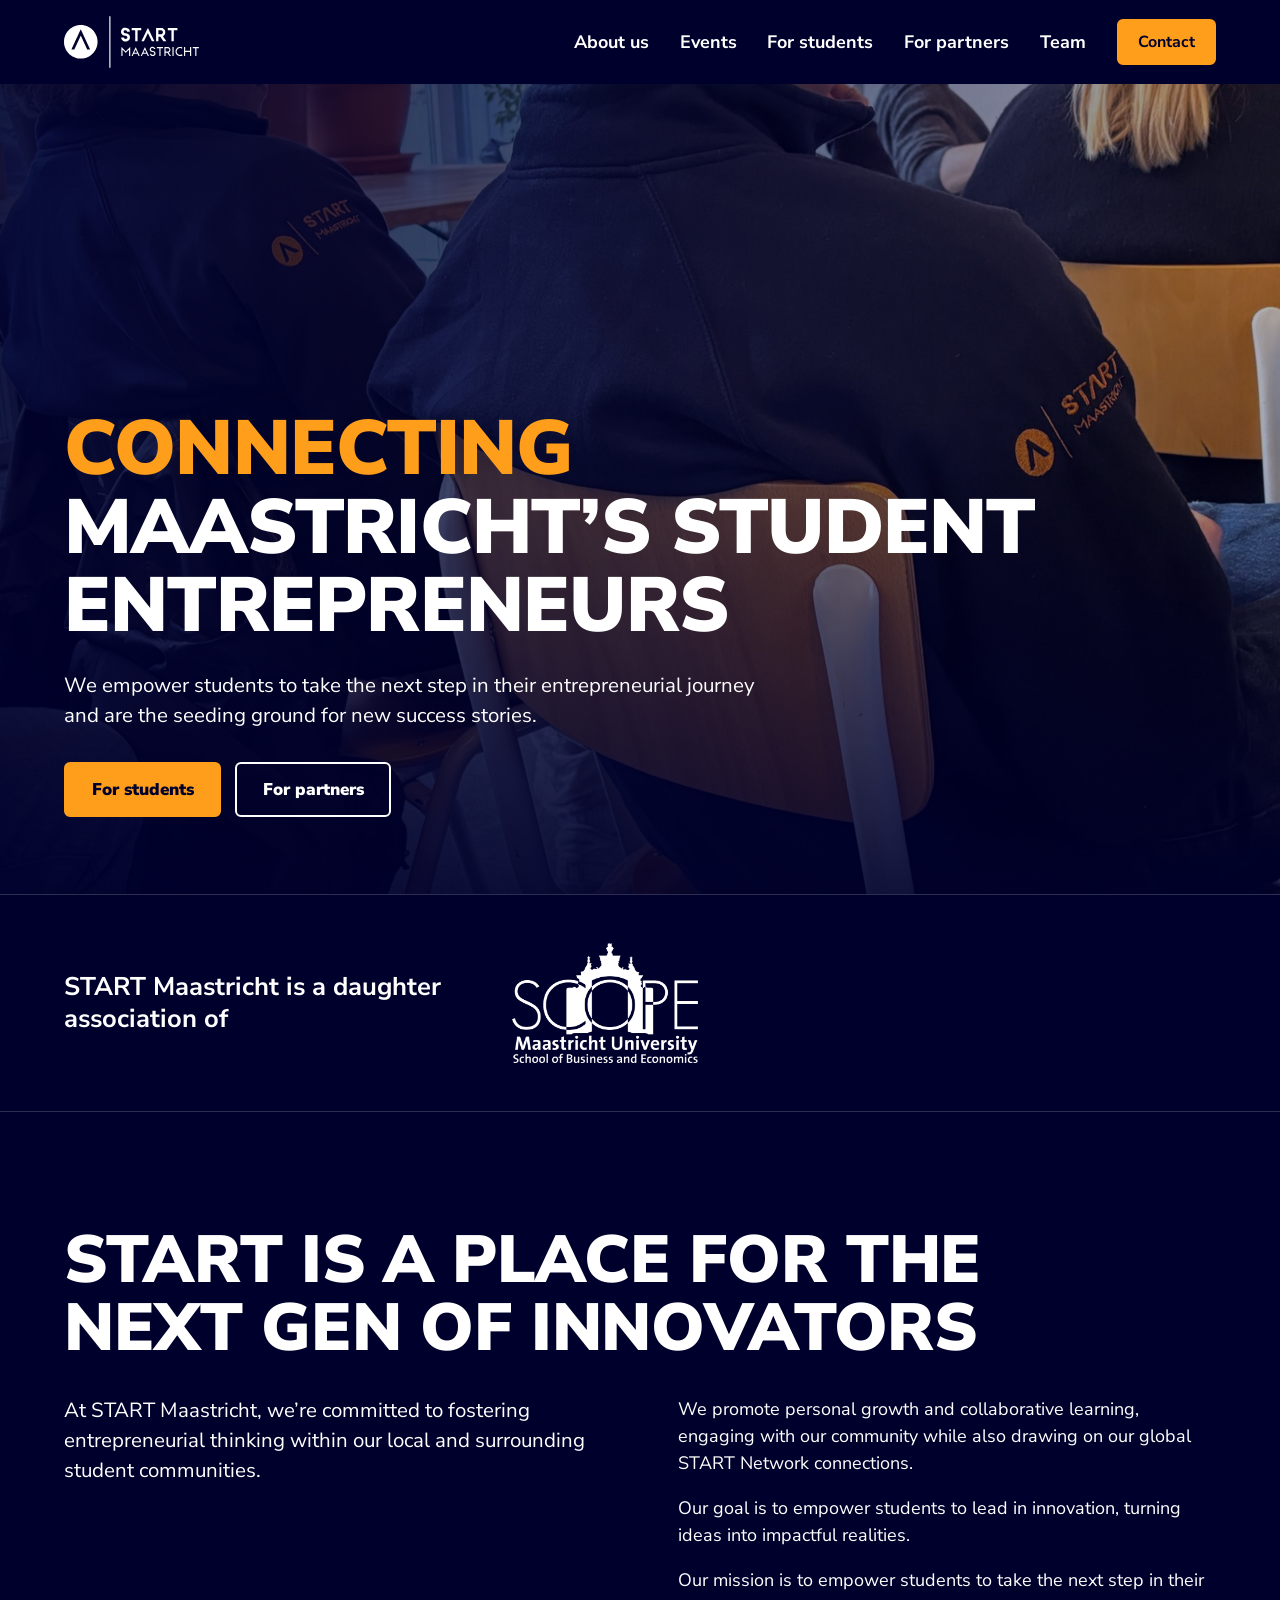
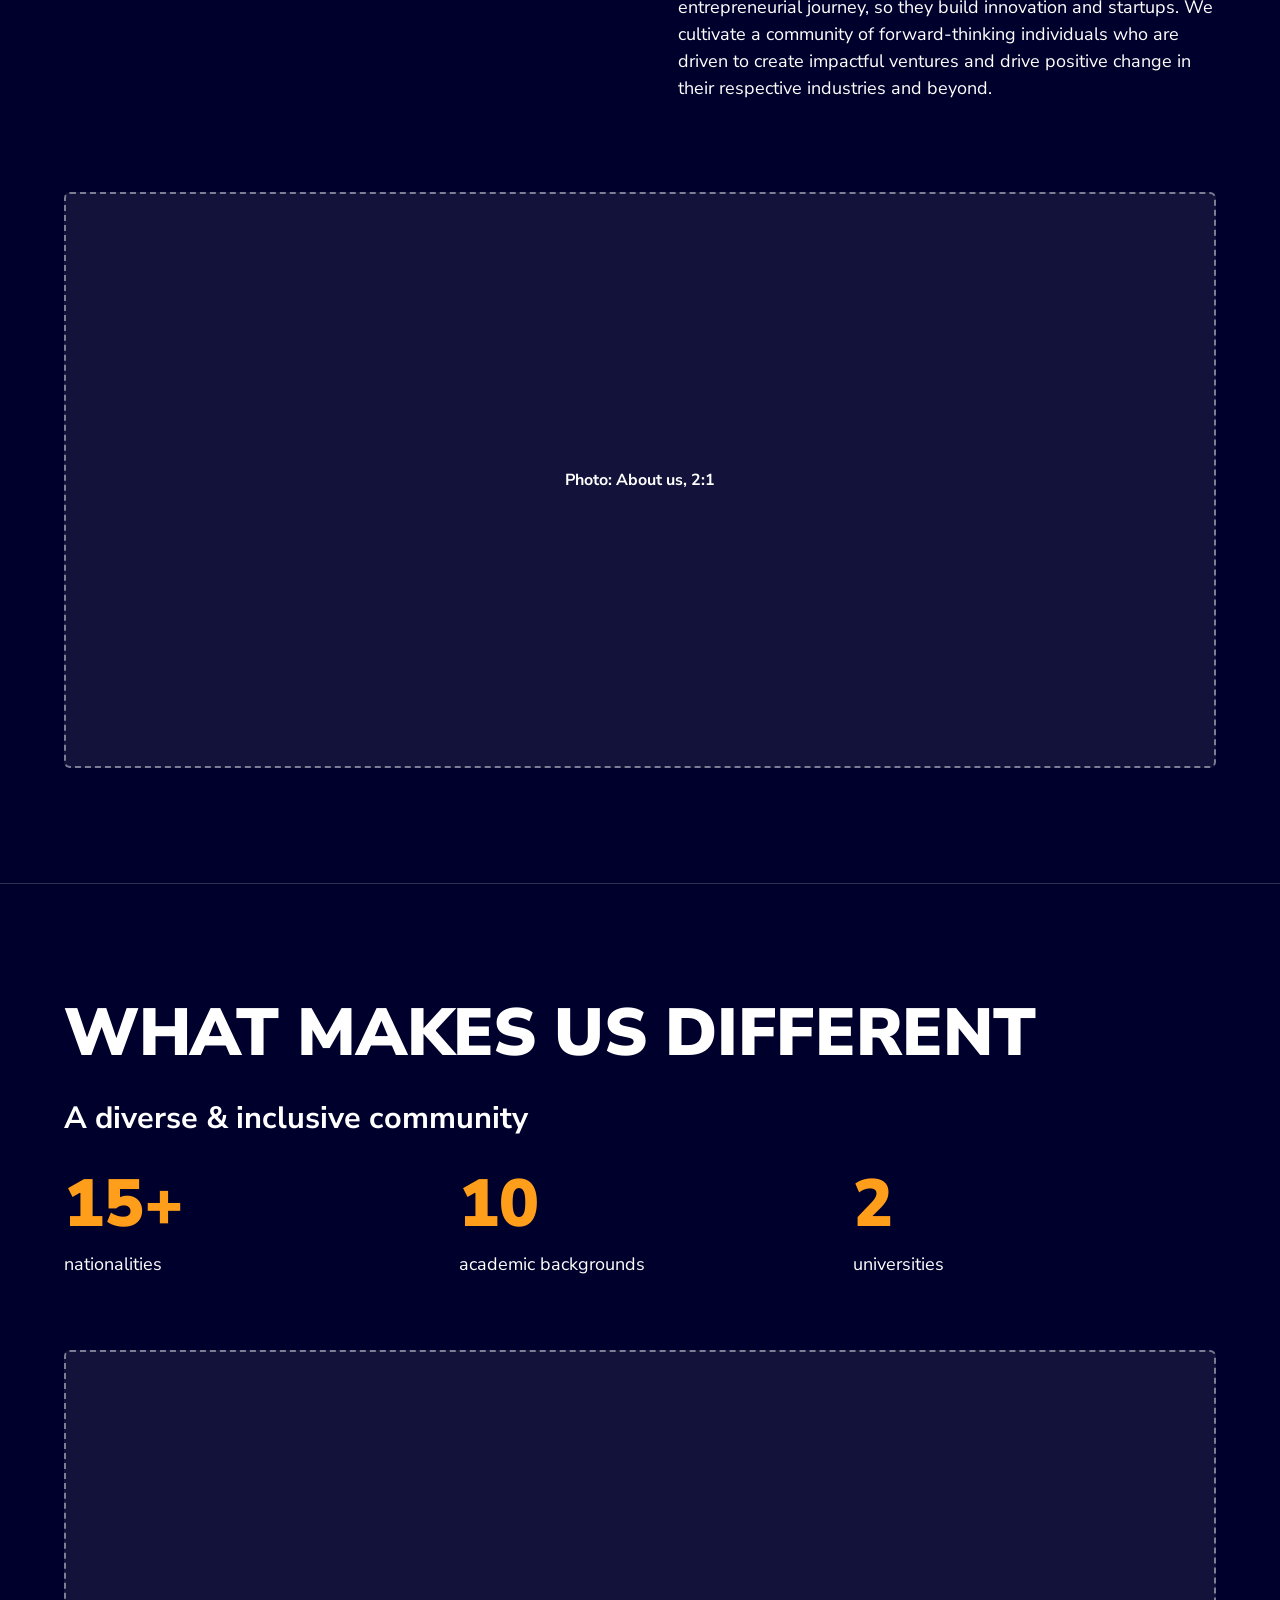
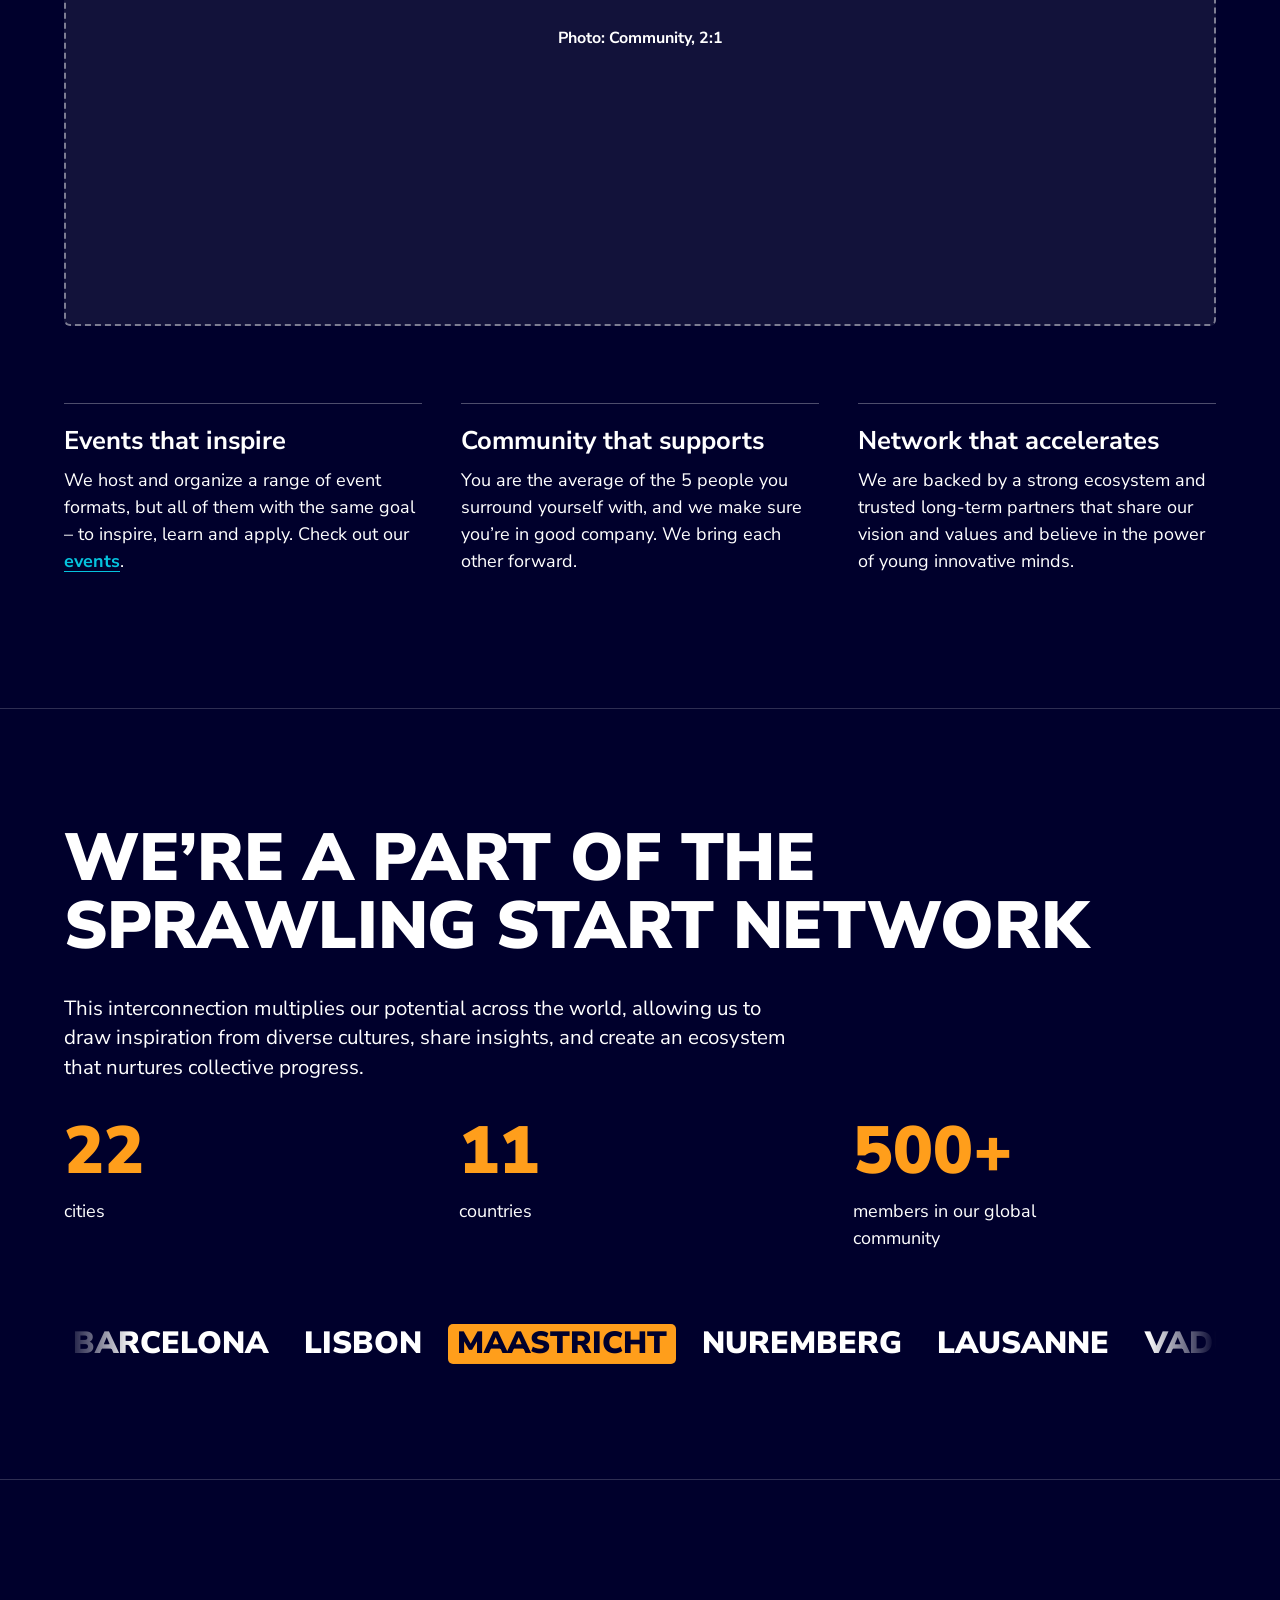
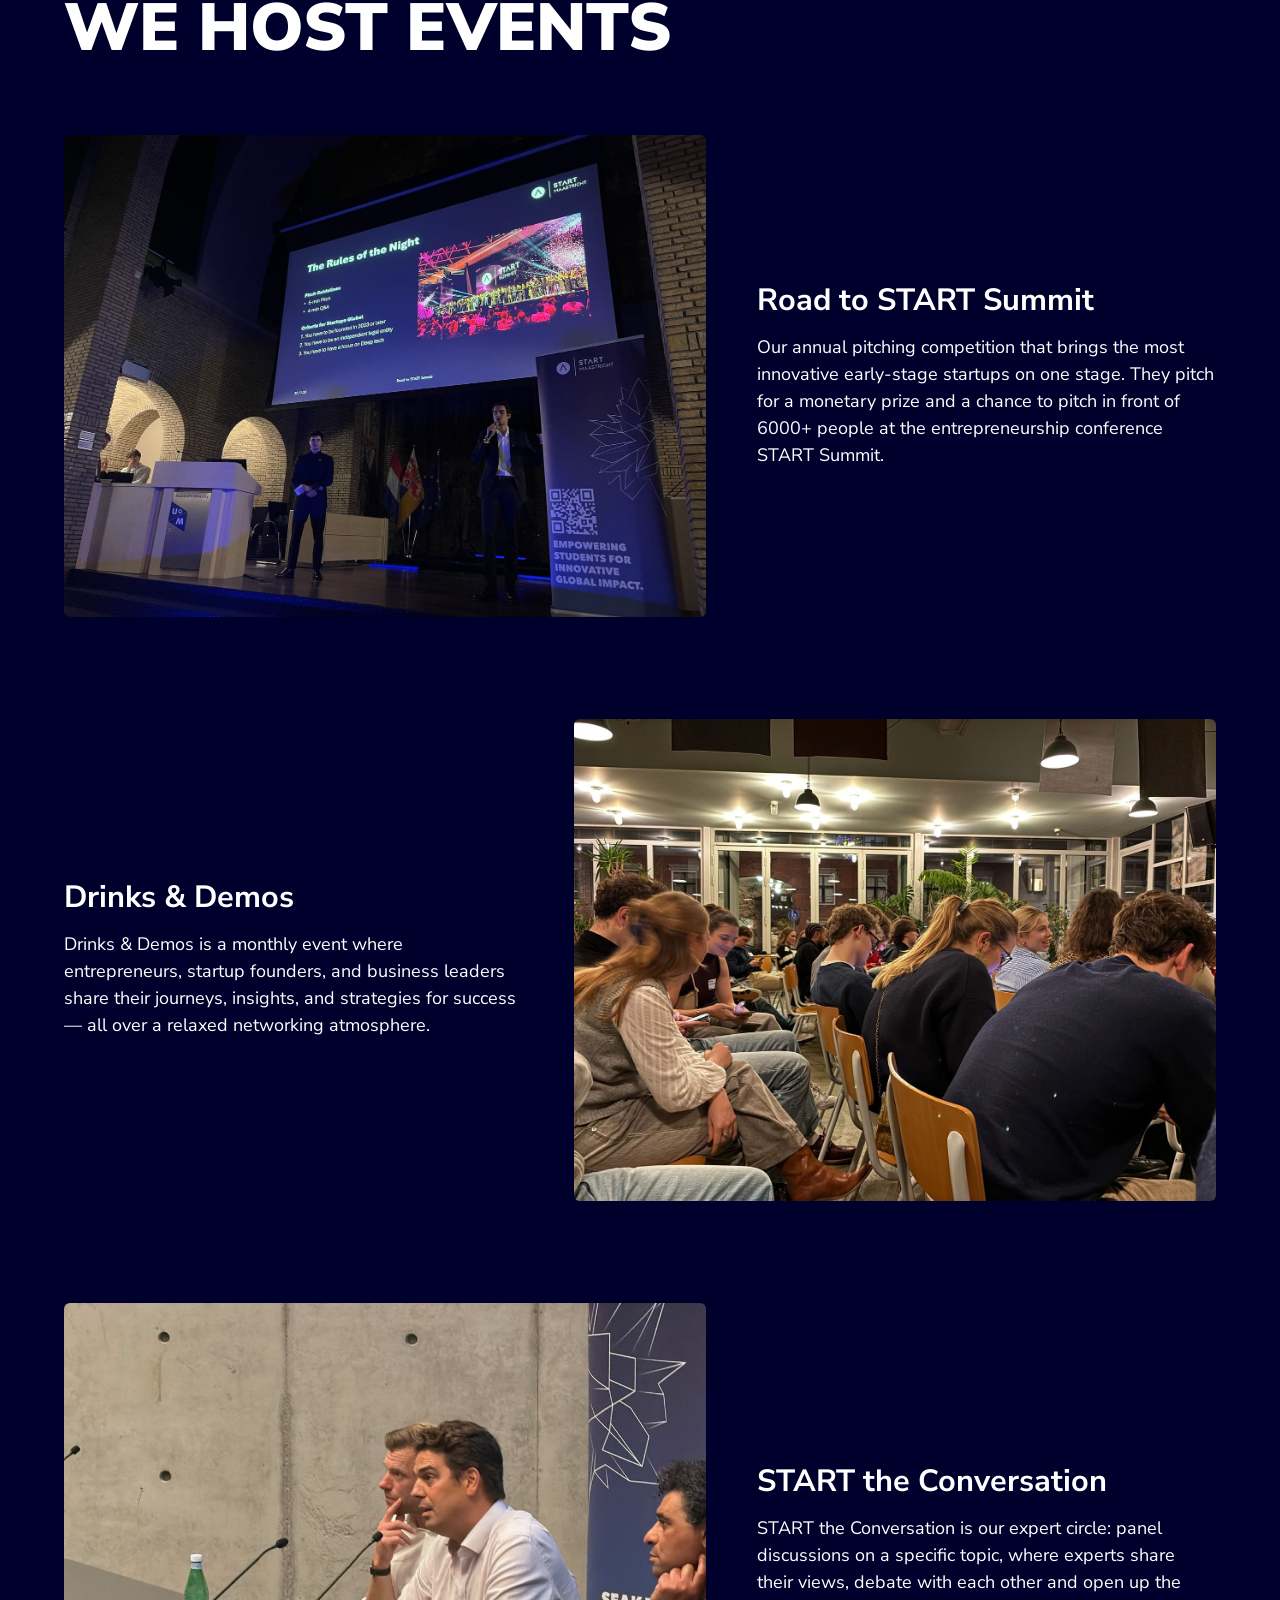
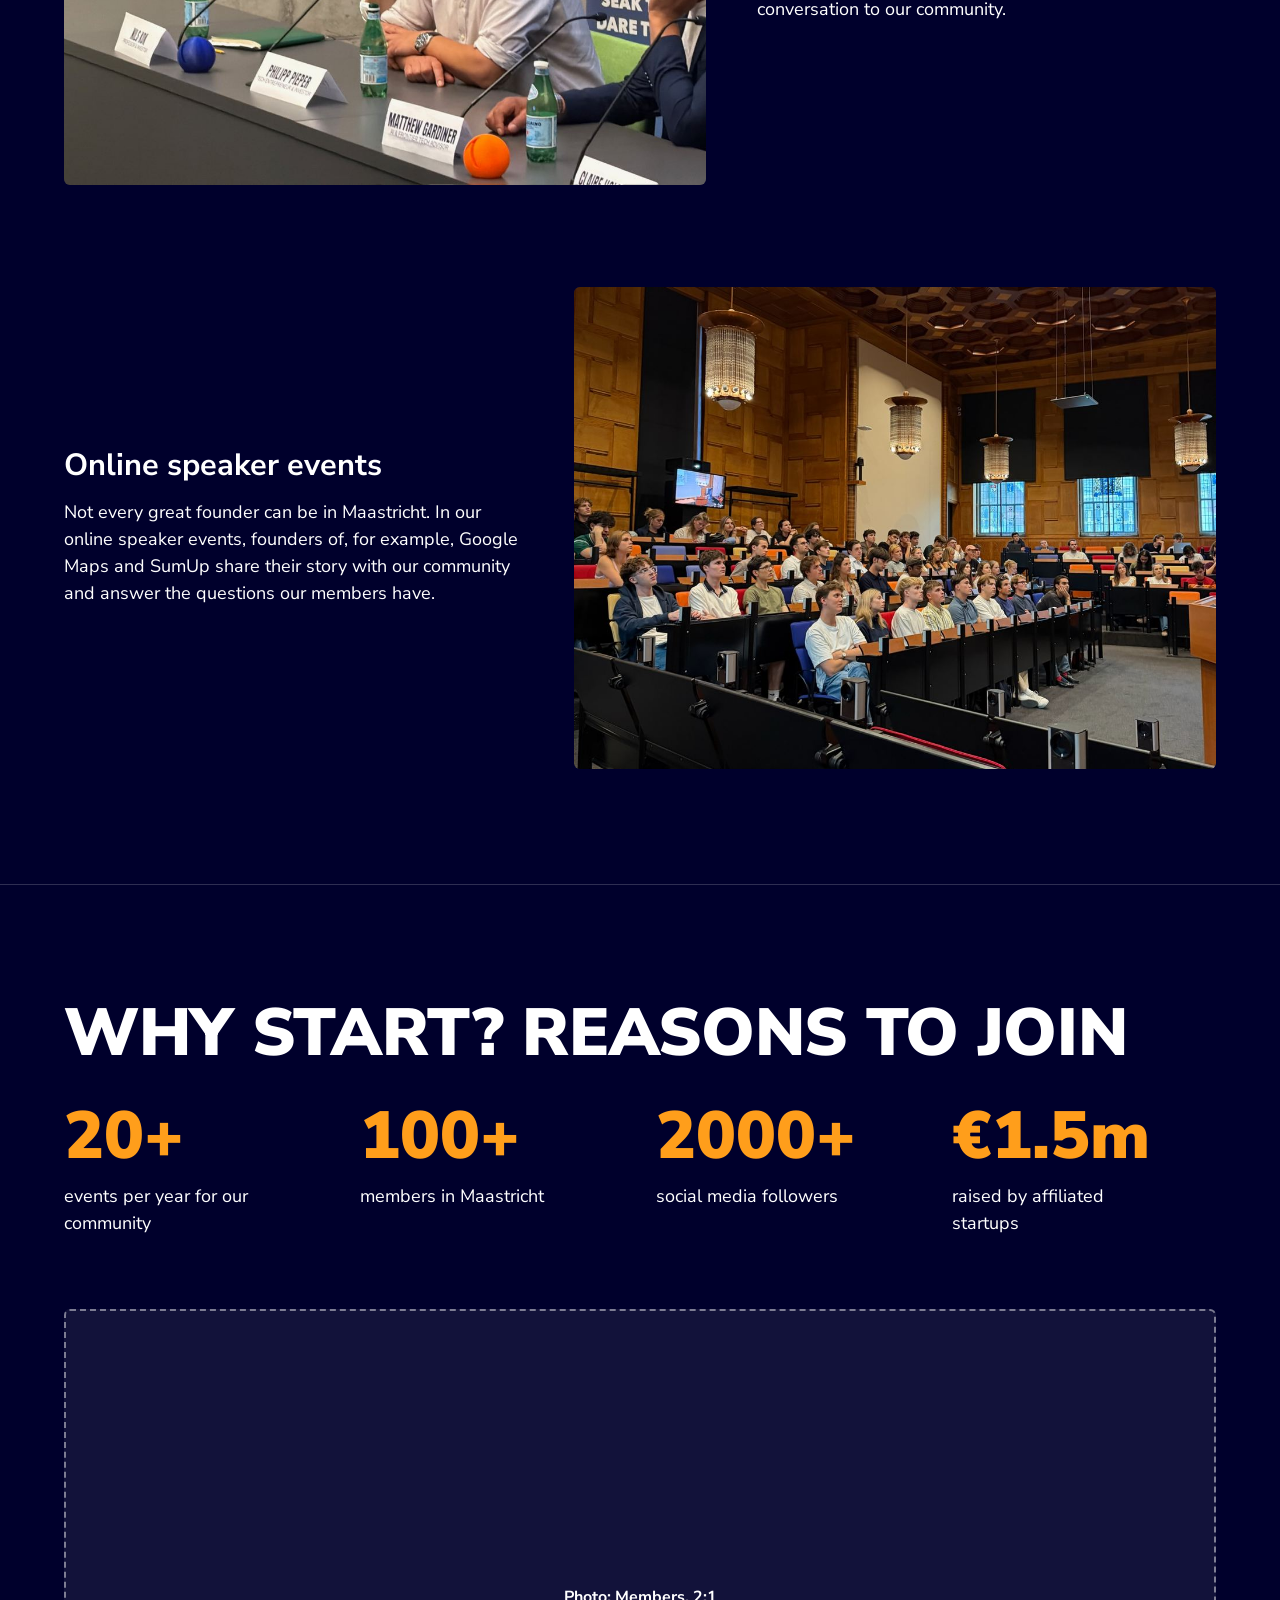
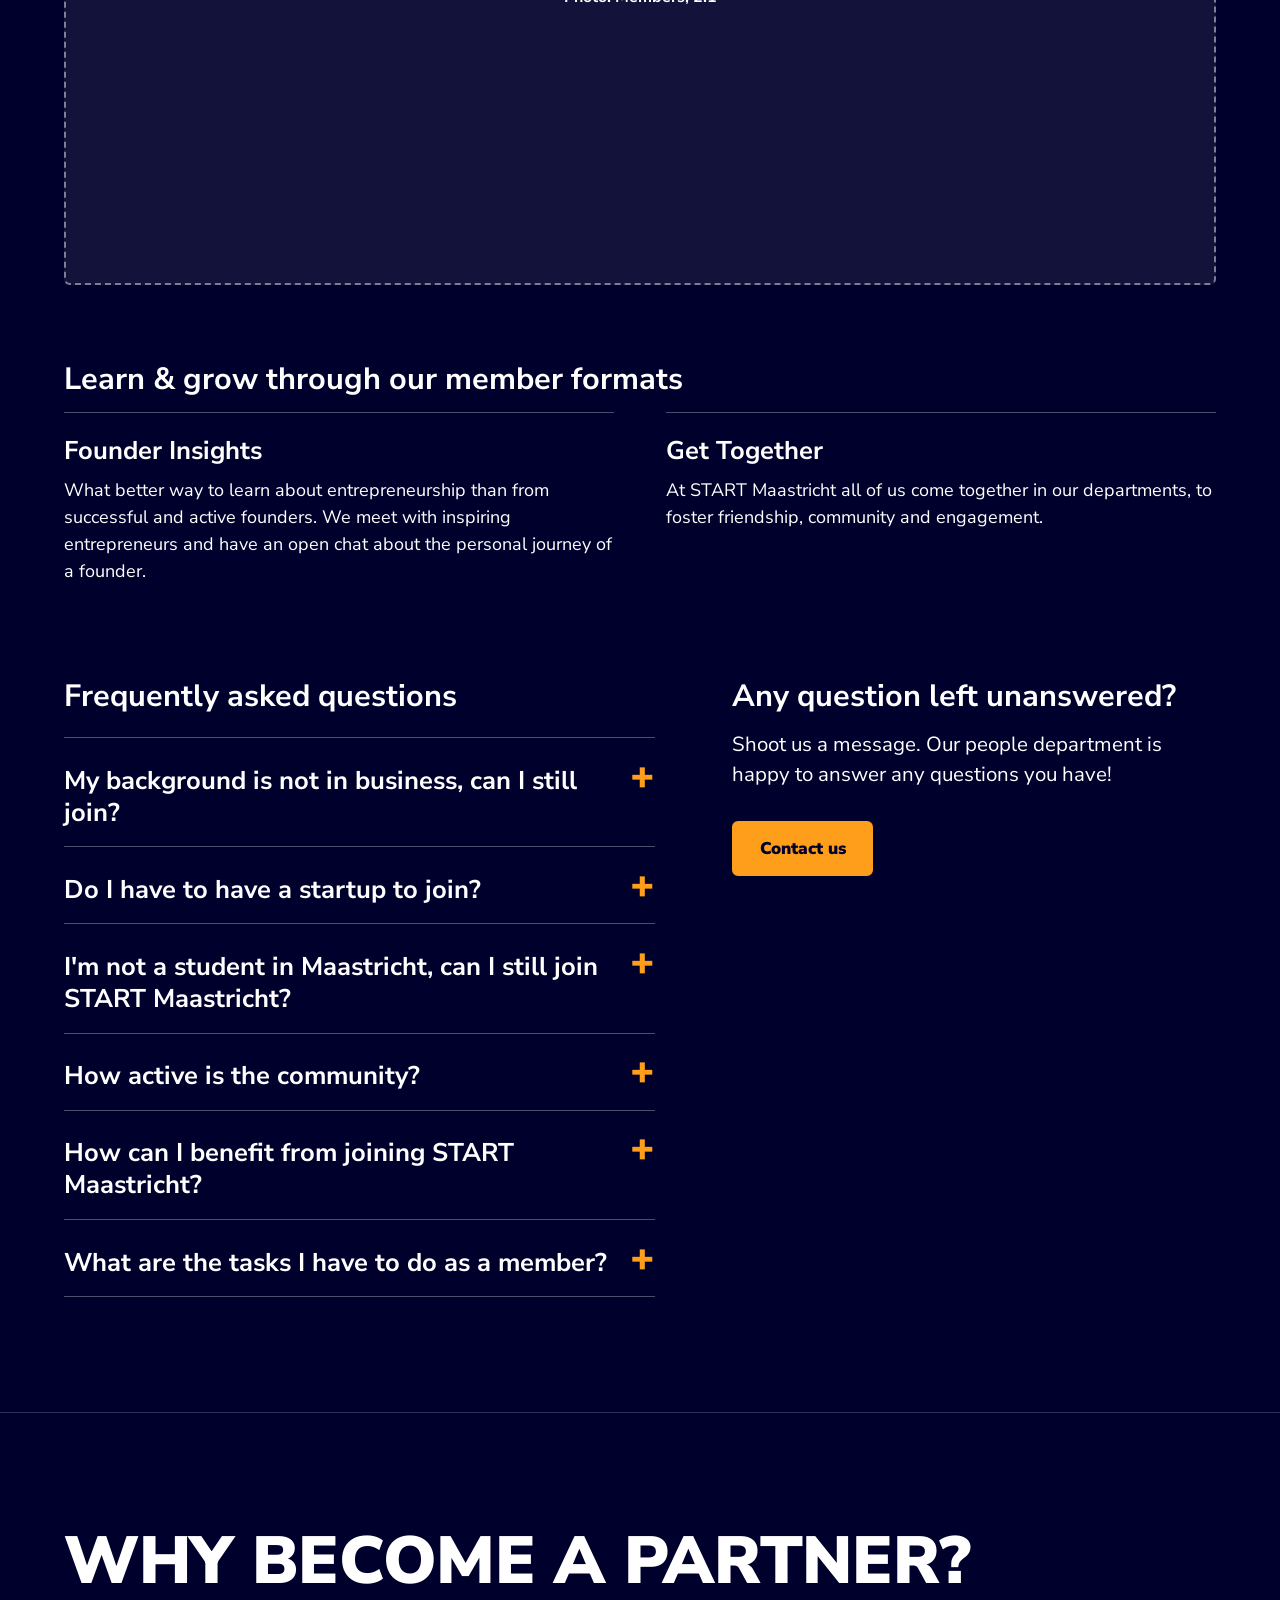
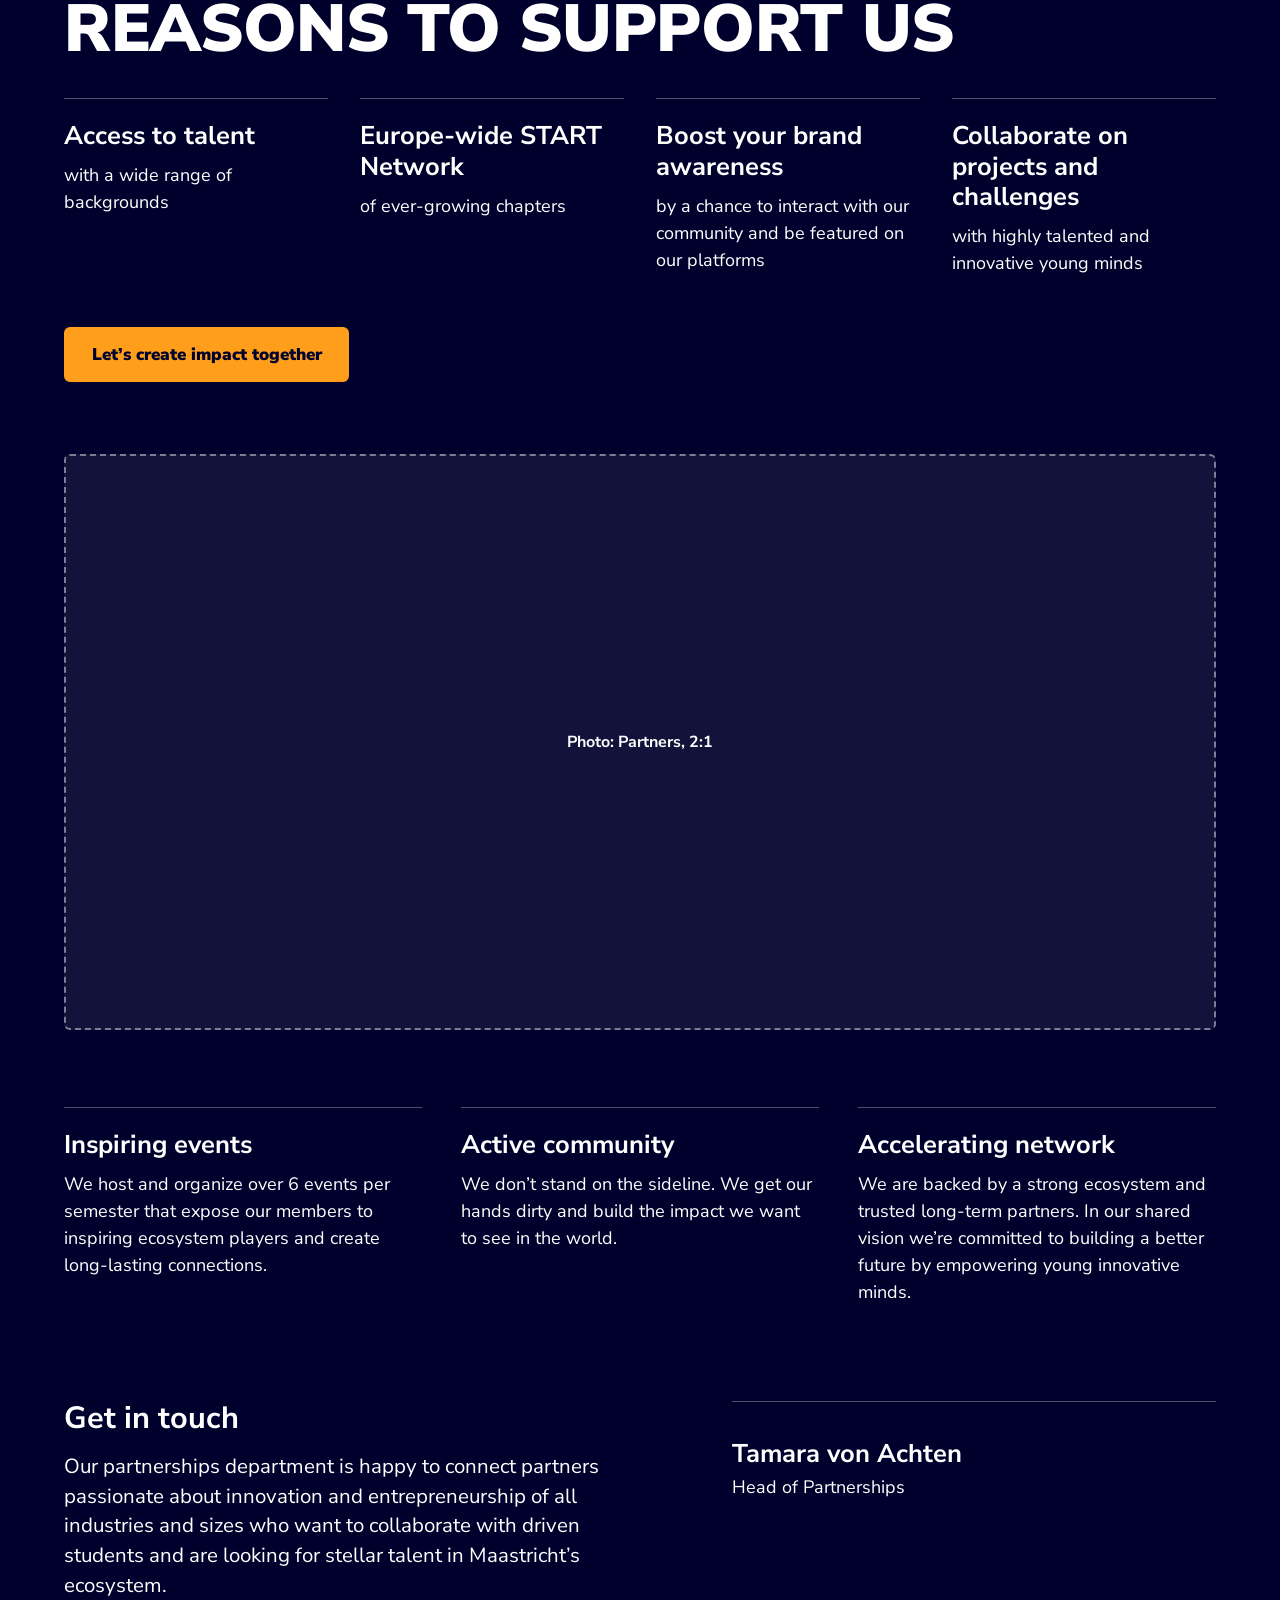
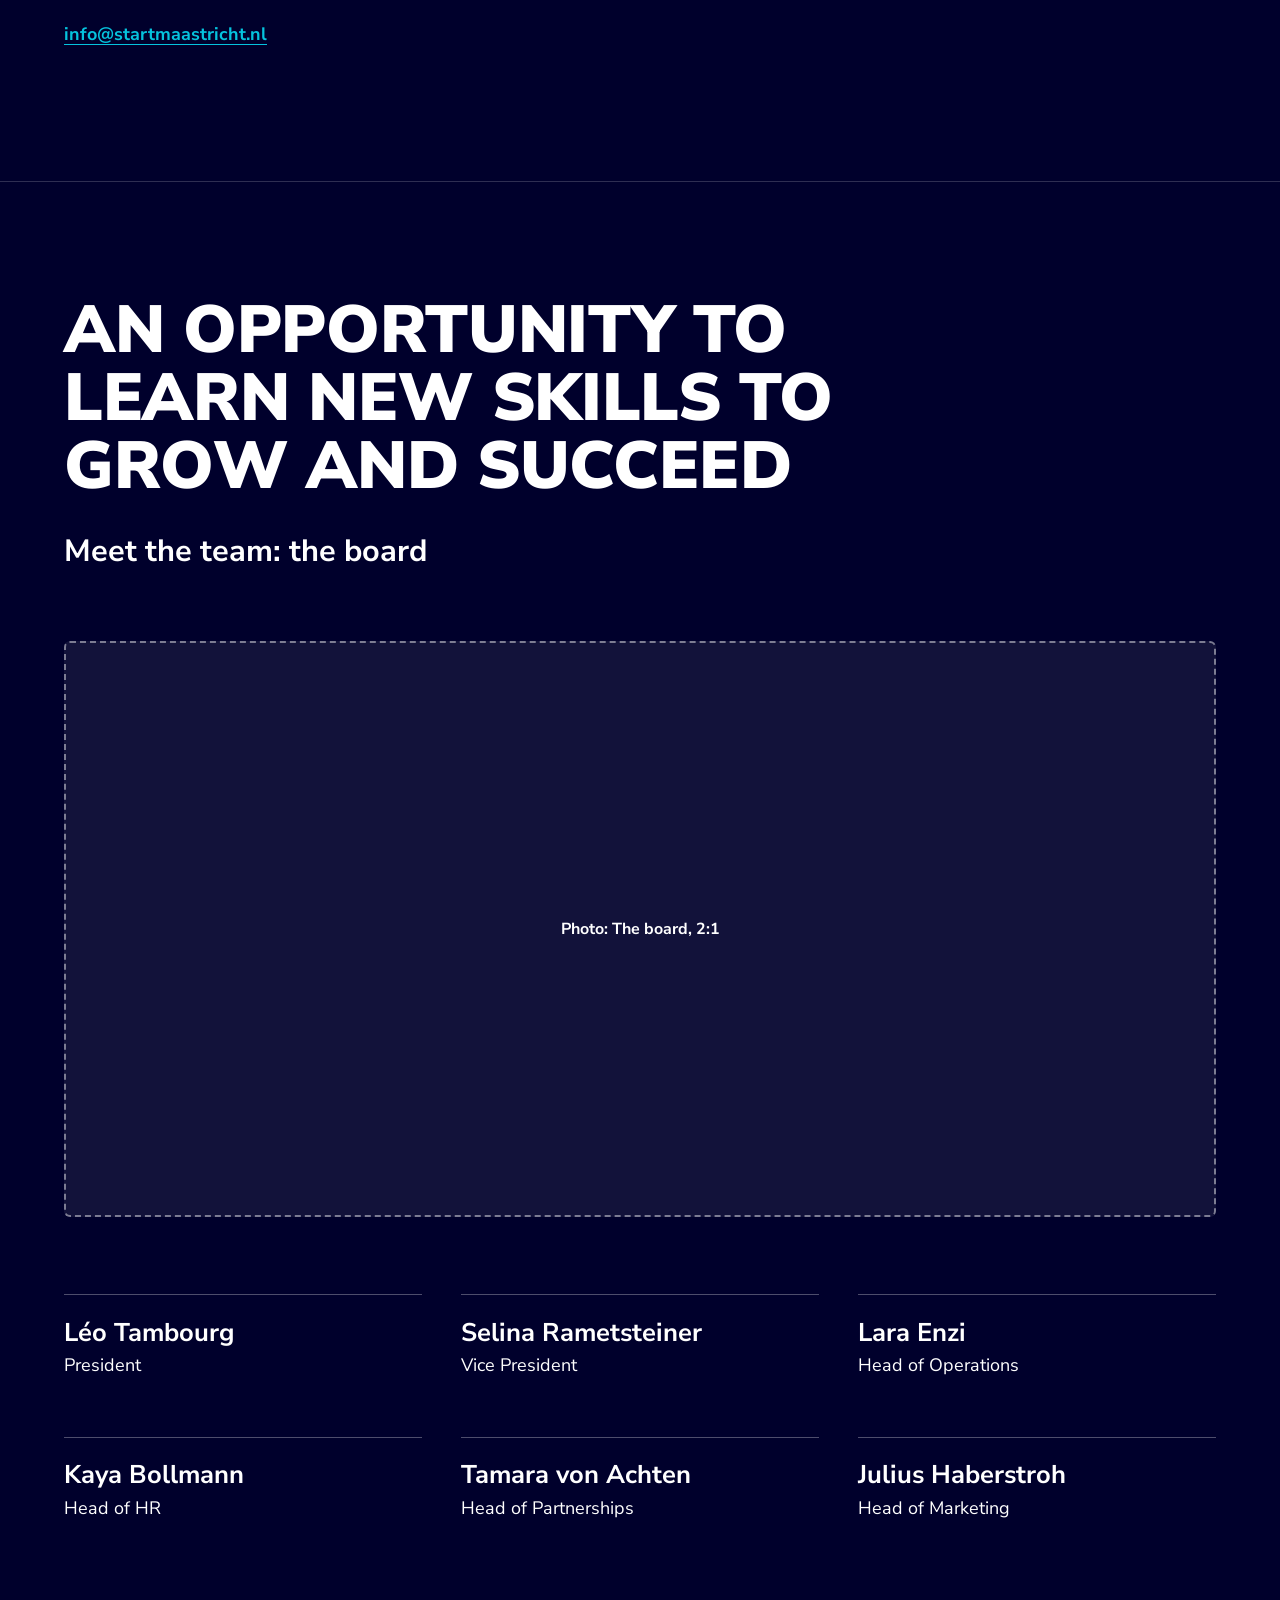
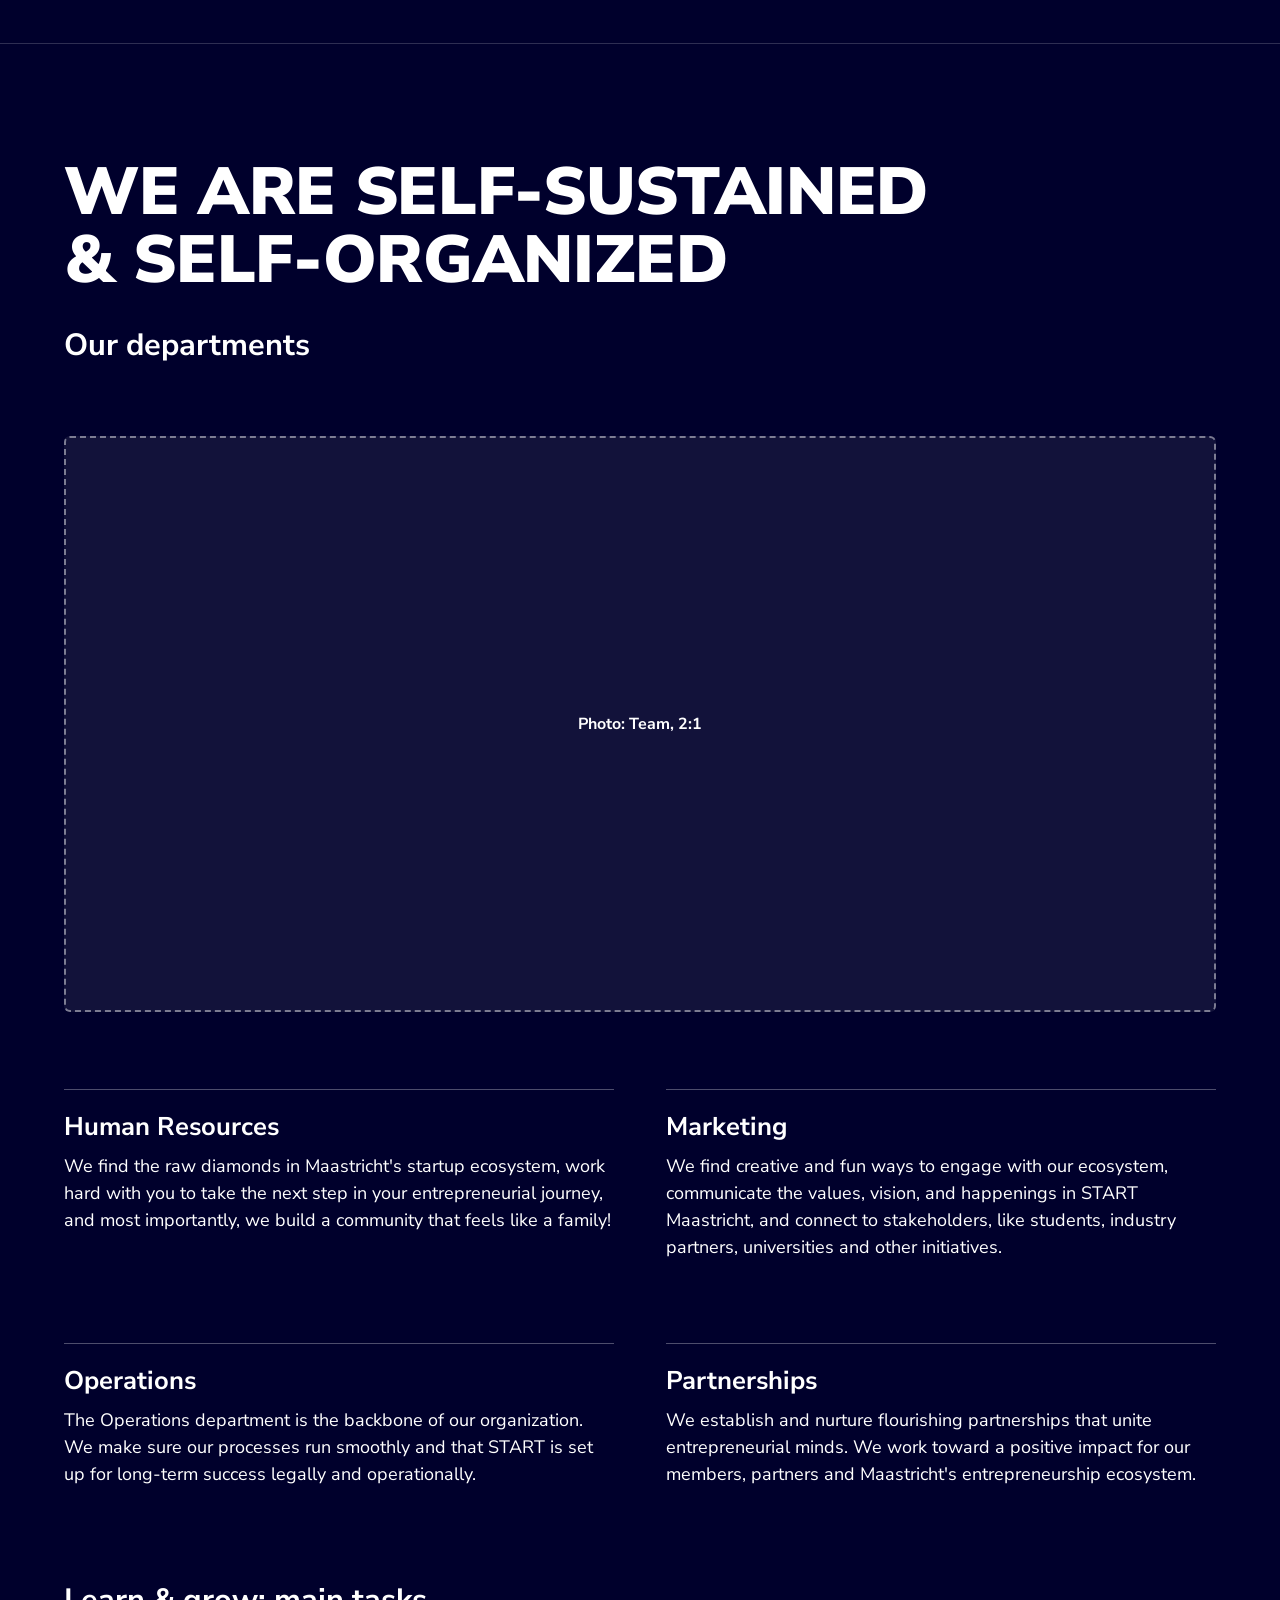
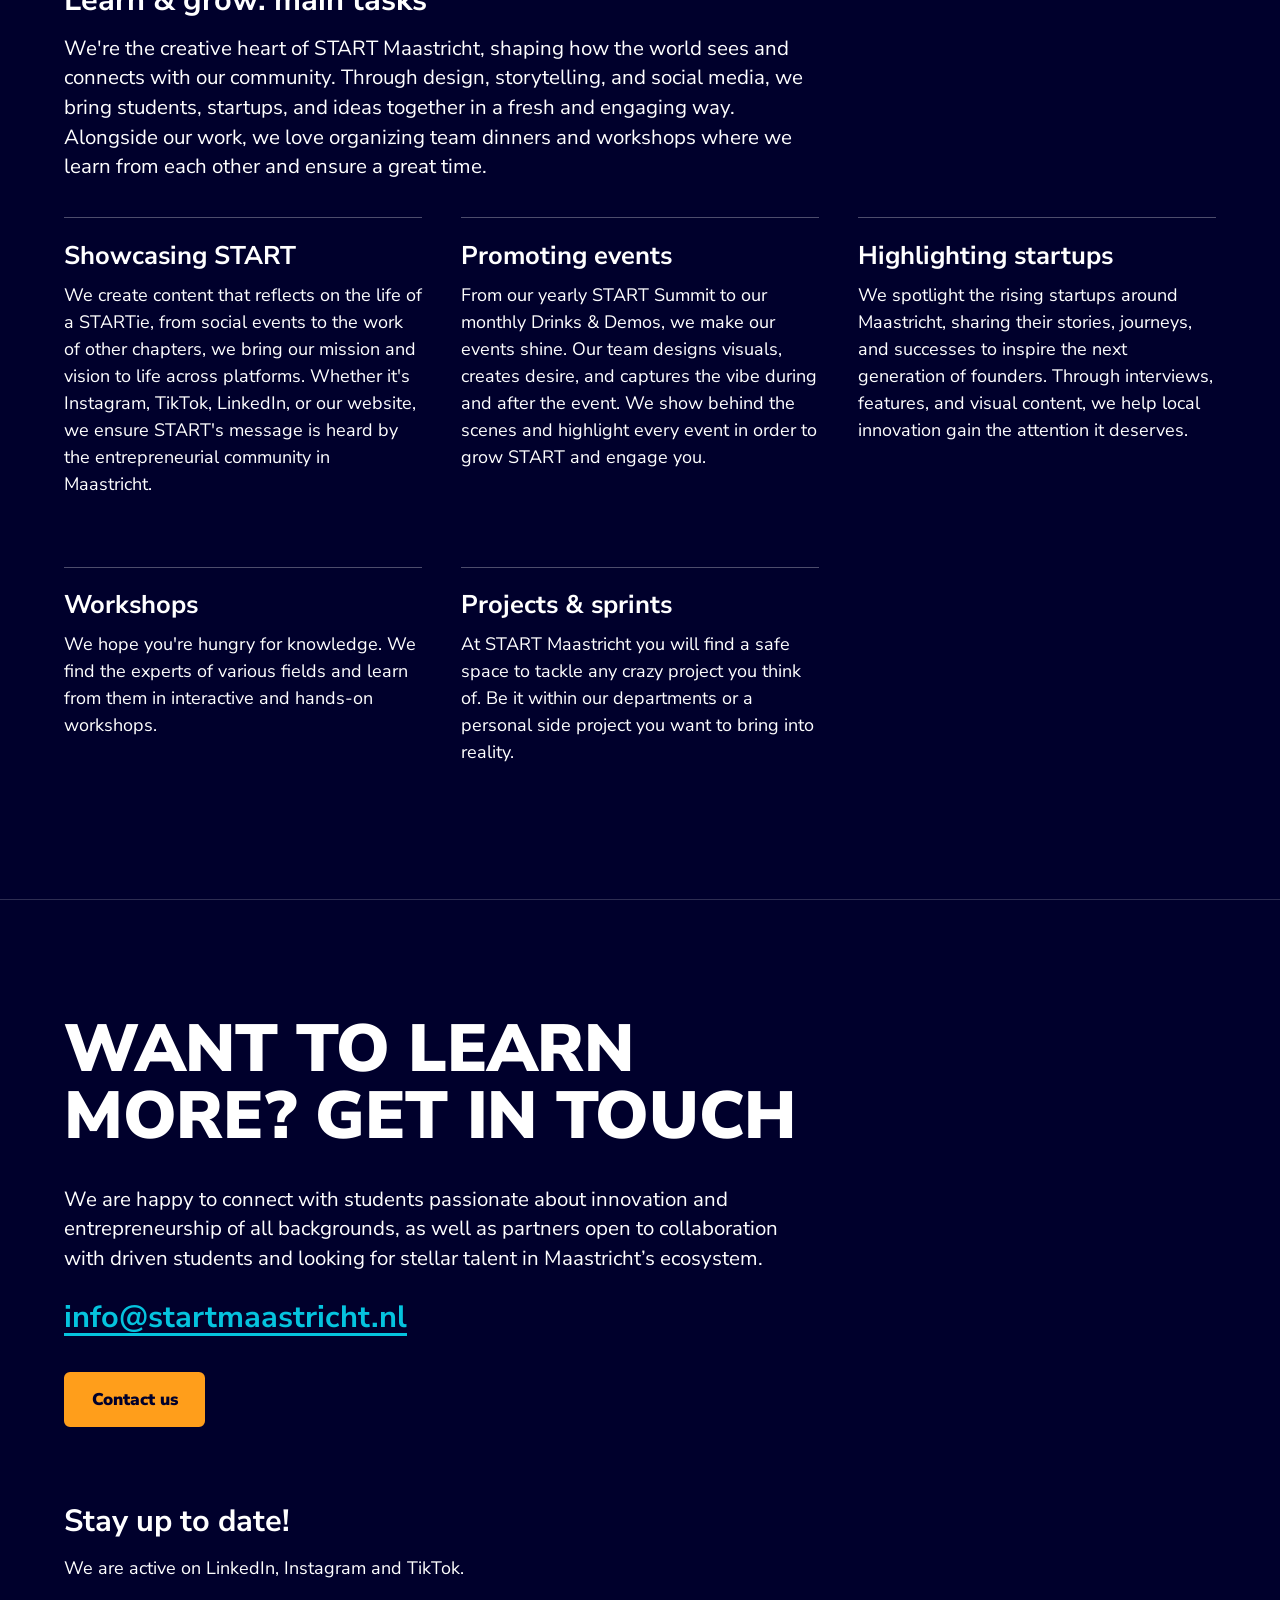
==== index.html @ d4983c48 "initial" ====
<!DOCTYPE html>
<html lang="en">
<head>
<meta charset="utf-8">
<meta name="viewport" content="width=device-width, initial-scale=1, viewport-fit=cover">
<title>START Maastricht – Maastricht’s student entrepreneurs</title>
<meta name="description" content="START Maastricht is the student entrepreneurship community of Maastricht and part of the START Network. We empower students to take the next step in their entrepreneurial journey.">
<link rel="icon" type="image/svg+xml" href="photos/favicon.svg">
<script>if(!matchMedia('(prefers-reduced-motion: reduce)').matches)document.documentElement.classList.add('js');</script>
<link rel="stylesheet" href="style.css">
</head>
<body>
<div class="progress" aria-hidden="true"></div>
<a class="skip" href="#main">Skip to content</a>

<header class="top">
  <div class="bar">
    <a href="#top" aria-label="START Maastricht, back to top"><img class="logo" alt="START Maastricht" src="photos/start_maastricht.svg" width="135" height="52"></a>
    <button class="menu-btn" type="button" aria-expanded="false" aria-controls="nav">Menu</button>
    <nav id="nav" aria-label="Main">
      <ul>
        <li><a href="#about">About us</a></li>
        <li><a href="#events">Events</a></li>
        <li><a href="#students">For students</a></li>
        <li><a href="#partners">For partners</a></li>
        <li><a href="#team">Team</a></li>
        <li><a class="btn" href="mailto:info@startmaastricht.nl">Contact</a></li>
      </ul>
    </nav>
  </div>
</header>

<main id="main">

<!-- ================= HERO ================= -->
<section class="hero" id="top">
  <!-- PHOTO: hero (full-bleed background) -->
  <figure class="photo hero-bg" data-slot="hero" data-alt="Two START Maastricht members wearing START sweatshirts at an event"><img src="photos/hero.jpg" alt="Two START Maastricht members wearing START sweatshirts at an event" width="1920" height="1440"></figure>
  <div class="hero-inner">
    <h1 class="hero-title">
      <span class="sr-only">Connecting Maastricht’s student entrepreneurs</span>
      <span class="cycle" aria-hidden="true"><span class="cycle-track"><span>Connecting</span><span>Creating</span><span>Empowering</span><span>Inspiring</span><span>Uniting</span><span>Connecting</span></span></span>
      <span class="line" aria-hidden="true">Maastricht’s student</span>
      <span class="line" aria-hidden="true">entrepreneurs</span>
    </h1>
    <p class="lead">We empower students to take the next step in their entrepreneurial journey and are the seeding ground for new success stories.</p>
    <div class="actions">
      <a class="btn" href="#students">For students</a>
      <a class="btn ghost" href="#partners">For partners</a>
    </div>
  </div>
</section>

<section class="scope" aria-label="Parent association">
  <div class="wrap scope-inner">
    <p>START Maastricht is a daughter association of</p>
    <img class="scope-logo" src="photos/scope_maastricht_maastricht_u.png" alt="SCOPE Maastricht, Maastricht University School of Business and Economics" width="186" height="120">
  </div>
</section>

<!-- ================= ABOUT ================= -->
<section id="about">
  <div class="wrap">
    <h2 class="h">START is a place for the next gen of innovators</h2>
    <div class="split even">
      <p class="lead">At START Maastricht, we’re committed to fostering entrepreneurial thinking within our local and surrounding student communities.</p>
      <div>
        <p>We promote personal growth and collaborative learning, engaging with our community while also drawing on our global START Network connections.</p>
        <p>Our goal is to empower students to lead in innovation, turning ideas into impactful realities.</p>
        <p>Our mission is to empower students to take the next step in their entrepreneurial journey, so they build innovation and startups. We cultivate a community of forward-thinking individuals who are driven to create impactful ventures and drive positive change in their respective industries and beyond.</p>
      </div>
    </div>
    <!-- PHOTO: about (big) -->
    <figure class="photo big" data-slot="about" data-alt="About us"><span>Photo: About us, 2:1</span></figure>
  </div>
</section>

<!-- ================= COMMUNITY ================= -->
<section id="community">
  <div class="wrap">
    <h2 class="h">What makes us different</h2>
    <h3 class="sub">A diverse &amp; inclusive community</h3>
    <dl class="stats">
      <div class="stat"><dt data-count="15" data-suffix="+">15+</dt><dd>nationalities</dd></div>
      <div class="stat"><dt data-count="10">10</dt><dd>academic backgrounds</dd></div>
      <div class="stat"><dt data-count="2">2</dt><dd>universities</dd></div>
    </dl>

    <!-- PHOTO: community (big) -->
    <figure class="photo big" data-slot="community" data-alt="Community"><span>Photo: Community, 2:1</span></figure>

    <div class="cols-3 block">
      <article class="rule-top">
        <h3 class="title">Events that inspire</h3>
        <p>We host and organize a range of event formats, but all of them with the same goal – to inspire, learn and apply. Check out our <a class="link" href="#events">events</a>.</p>
      </article>
      <article class="rule-top">
        <h3 class="title">Community that supports</h3>
        <p>You are the average of the 5 people you surround yourself with, and we make sure you’re in good company. We bring each other forward.</p>
      </article>
      <article class="rule-top">
        <h3 class="title">Network that accelerates</h3>
        <p>We are backed by a strong ecosystem and trusted long-term partners that share our vision and values and believe in the power of young innovative minds.</p>
      </article>
    </div>
  </div>
</section>

<!-- ================= NETWORK ================= -->
<section id="network">
  <div class="wrap">
    <h2 class="h">We’re a part of the sprawling START Network</h2>
    <p class="lead">This interconnection multiplies our potential across the world, allowing us to draw inspiration from diverse cultures, share insights, and create an ecosystem that nurtures collective progress.</p>
    <dl class="stats">
      <div class="stat"><dt data-count="22">22</dt><dd>cities</dd></div>
      <div class="stat"><dt data-count="11">11</dt><dd>countries</dd></div>
      <div class="stat"><dt data-count="500" data-suffix="+">500+</dt><dd>members in our global community</dd></div>
    </dl>
  </div>
  <div class="marquee" role="group" aria-label="START Network cities">
    <div class="marquee-track">
      <ul class="cities">
        <li>Barcelona</li><li>Lisbon</li><li class="here">Maastricht</li><li>Nuremberg</li><li>Lausanne</li><li>Vaduz</li><li>Helsinki</li><li>Berlin</li><li>St. Gallen</li><li>Stuttgart</li><li>Hamburg</li><li>Paris</li><li>Bogotá</li><li>Quito</li><li>Lima</li><li>Munich</li>
      </ul>
      <ul class="cities" aria-hidden="true">
        <li>Barcelona</li><li>Lisbon</li><li class="here">Maastricht</li><li>Nuremberg</li><li>Lausanne</li><li>Vaduz</li><li>Helsinki</li><li>Berlin</li><li>St. Gallen</li><li>Stuttgart</li><li>Hamburg</li><li>Paris</li><li>Bogotá</li><li>Quito</li><li>Lima</li><li>Munich</li>
      </ul>
    </div>
  </div>
</section>

<!-- ================= EVENTS ================= -->
<section id="events">
  <div class="wrap">
    <h2 class="h">We host events</h2>
    <div class="events" id="events-liste">
      <article class="event">
        <figure class="photo" data-slot="rtss" data-alt="Road to START Summit"><img src="photos/rtss.jpg" alt="Two hosts on stage at Road to START Summit in a Maastricht University hall" width="1500" height="1125" loading="lazy" style="object-position:50% 50%"></figure>
        <div class="event-text">
          <h3 class="sub">Road to START Summit</h3>
          <p>Our annual pitching competition that brings the most innovative early-stage startups on one stage. They pitch for a monetary prize and a chance to pitch in front of 6000+ people at the entrepreneurship conference START Summit.</p>
        </div>
      </article>
      <article class="event">
        <figure class="photo" data-slot="dd" data-alt="Drinks &amp; Demos"><img src="photos/dd.jpg" alt="Community gathered for a Drinks &amp; Demos evening" width="1500" height="1125" loading="lazy" style="object-position:50% 55%"></figure>
        <div class="event-text">
          <h3 class="sub">Drinks &amp; Demos</h3>
          <p>Drinks &amp; Demos is a monthly event where entrepreneurs, startup founders, and business leaders share their journeys, insights, and strategies for success — all over a relaxed networking atmosphere.</p>
        </div>
      </article>
      <article class="event">
        <figure class="photo" data-slot="stc" data-alt="START the Conversation"><img src="photos/stc.jpg" alt="Panel of speakers at START the Conversation" width="1500" height="843" loading="lazy" style="object-position:70% 50%"></figure>
        <div class="event-text">
          <h3 class="sub">START the Conversation</h3>
          <p>START the Conversation is our expert circle: panel discussions on a specific topic, where experts share their views, debate with each other and open up the conversation to our community.</p>
        </div>
      </article>
      <article class="event">
        <figure class="photo" data-slot="online" data-alt="Online speaker events"><img src="photos/online.jpg" alt="Students watching an online speaker event in a lecture hall" width="1100" height="1466" loading="lazy" style="object-position:50% 56%"></figure>
        <div class="event-text">
          <h3 class="sub">Online speaker events</h3>
          <p>Not every great founder can be in Maastricht. In our online speaker events, founders of, for example, Google Maps and SumUp share their story with our community and answer the questions our members have.</p>
        </div>
      </article>
    </div>
  </div>
</section>

<!-- ================= FOR STUDENTS ================= -->
<section id="students">
  <div class="wrap">
    <h2 class="h">Why START? Reasons to join</h2>
    <dl class="stats">
      <div class="stat"><dt data-count="20" data-suffix="+">20+</dt><dd>events per year for our community</dd></div>
      <div class="stat"><dt data-count="100" data-suffix="+">100+</dt><dd>members in Maastricht</dd></div>
      <div class="stat"><dt data-count="2000" data-suffix="+">2000+</dt><dd>social media followers</dd></div>
      <div class="stat"><dt data-count="1.5" data-decimals="1" data-prefix="€" data-suffix="m">€1.5m</dt><dd>raised by affiliated startups</dd></div>
    </dl>

    <!-- PHOTO: students (big) -->
    <figure class="photo big" data-slot="students" data-alt="Members"><span>Photo: Members, 2:1</span></figure>

    <div class="block">
      <h3 class="sub">Learn &amp; grow through our member formats</h3>
      <div class="cols-2">
        <article class="rule-top">
          <h4 class="title">Founder Insights</h4>
          <p>What better way to learn about entrepreneurship than from successful and active founders. We meet with inspiring entrepreneurs and have an open chat about the personal journey of a founder.</p>
        </article>
        <article class="rule-top">
          <h4 class="title">Get Together</h4>
          <p>At START Maastricht all of us come together in our departments, to foster friendship, community and engagement.</p>
        </article>
      </div>
    </div>

    <div class="block split">
      <div>
        <h3 class="sub">Frequently asked questions</h3>
        <div class="faq" id="faq-liste">
          <details>
            <summary>My background is not in business, can I still join?</summary>
            <p>Of course, our members come from a variety of fields, not just from business backgrounds.</p>
          </details>
          <details>
            <summary>Do I have to have a startup to join?</summary>
            <p>No. You should have an intrinsic motivation towards entrepreneurship topics, a hands-on mentality and willingness to learn.</p>
          </details>
          <details>
            <summary>I’m not a student in Maastricht, can I still join START Maastricht?</summary>
            <p>No, to become a member, you need to be a student enrolled in one of the universities in Maastricht. You are, however, very welcome to join one of our public events or collaborate with us.</p>
          </details>
          <details>
            <summary>How active is the community?</summary>
            <p>We prioritize an active and lively community by organizing over 20 events and community meetups, as well as working in smaller groups on various projects.</p>
          </details>
          <details>
            <summary>How can I benefit from joining START Maastricht?</summary>
            <p>You will get immersed into the entrepreneurship ecosystem, and find a community of like-minded, highly motivated and inspiring students that quickly become good friends. We have frequent event formats where you will gain new skills and insights and tackle hands-on challenges. As an active member you will join one of our departments, where you have additional opportunities to gain new skills and carry out projects.</p>
          </details>
          <details>
            <summary>What are the tasks I have to do as a member?</summary>
            <p>You will choose one of our departments to become an active member and take on different projects. By doing this, you will have a chance to practice proactive project management and execution, and develop new department-specific hard skills like building automations, designing a marketing campaign, partner acquisition, event organization or recruiting of new members.</p>
          </details>
        </div>
      </div>
      <div>
        <h3 class="sub">Any question left unanswered?</h3>
        <p class="lead">Shoot us a message. Our people department is happy to answer any questions you have!</p>
        <div class="actions"><a class="btn" href="mailto:info@startmaastricht.nl">Contact us</a></div>
      </div>
    </div>
  </div>
</section>

<!-- ================= FOR PARTNERS ================= -->
<section id="partners">
  <div class="wrap">
    <h2 class="h">Why become a partner? Reasons to support us</h2>

    <div class="cols-4">
      <article class="rule-top">
        <h3 class="title">Access to talent</h3>
        <p>with a wide range of backgrounds</p>
      </article>
      <article class="rule-top">
        <h3 class="title">Europe-wide START Network</h3>
        <p>of ever-growing chapters</p>
      </article>
      <article class="rule-top">
        <h3 class="title">Boost your brand awareness</h3>
        <p>by a chance to interact with our community and be featured on our platforms</p>
      </article>
      <article class="rule-top">
        <h3 class="title">Collaborate on projects and challenges</h3>
        <p>with highly talented and innovative young minds</p>
      </article>
    </div>
    <div class="actions"><a class="btn" href="mailto:info@startmaastricht.nl">Let’s create impact together</a></div>

    <!-- PHOTO: partners (big) -->
    <figure class="photo big" data-slot="partners" data-alt="Partners"><span>Photo: Partners, 2:1</span></figure>

    <div class="block cols-3">
      <article class="rule-top">
        <h3 class="title">Inspiring events</h3>
        <p>We host and organize over 6 events per semester that expose our members to inspiring ecosystem players and create long-lasting connections.</p>
      </article>
      <article class="rule-top">
        <h3 class="title">Active community</h3>
        <p>We don’t stand on the sideline. We get our hands dirty and build the impact we want to see in the world.</p>
      </article>
      <article class="rule-top">
        <h3 class="title">Accelerating network</h3>
        <p>We are backed by a strong ecosystem and trusted long-term partners. In our shared vision we’re committed to building a better future by empowering young innovative minds.</p>
      </article>
    </div>

    <div class="block split">
      <div>
        <h3 class="sub">Get in touch</h3>
        <p class="lead">Our partnerships department is happy to connect partners passionate about innovation and entrepreneurship of all industries and sizes who want to collaborate with driven students and are looking for stellar talent in Maastricht’s ecosystem.</p>
        <p><a class="link" href="mailto:info@startmaastricht.nl">info@startmaastricht.nl</a></p>
      </div>
      <div class="rule-top">
        <p class="person-name">Tamara von Achten</p>
        <p class="person-role">Head of Partnerships</p>
      </div>
    </div>
  </div>
</section>

<!-- ================= TEAM ================= -->
<section id="team">
  <div class="wrap">
    <h2 class="h">An opportunity to learn new skills to grow and succeed</h2>
    <h3 class="sub" id="board-ueberschrift">Meet the team: the board</h3>
    <!-- PHOTO: board (big) -->
    <figure class="photo big" data-slot="board" data-alt="The board"><span>Photo: The board, 2:1</span></figure>
    <div class="cols-3 block" id="board-mitglieder">
      <div class="rule-top person"><p class="person-name">Léo Tambourg</p><p class="person-role">President</p></div>
      <div class="rule-top person"><p class="person-name">Selina Rametsteiner</p><p class="person-role">Vice President</p></div>
      <div class="rule-top person"><p class="person-name">Lara Enzi</p><p class="person-role">Head of Operations</p></div>
      <div class="rule-top person"><p class="person-name">Kaya Bollmann</p><p class="person-role">Head of HR</p></div>
      <div class="rule-top person"><p class="person-name">Tamara von Achten</p><p class="person-role">Head of Partnerships</p></div>
      <div class="rule-top person"><p class="person-name">Julius Haberstroh</p><p class="person-role">Head of Marketing</p></div>
    </div>
  </div>
</section>

<!-- ================= DEPARTMENTS ================= -->
<section id="departments">
  <div class="wrap">
    <h2 class="h" id="departments-ueberschrift">We are self-sustained &amp; self-organized</h2>
    <h3 class="sub" id="departments-sub">Our departments</h3>
    <!-- PHOTO: team (big) -->
    <figure class="photo big" data-slot="team" data-alt="Team"><span>Photo: Team, 2:1</span></figure>
    <div class="cols-2 block" id="departments-liste">
      <article class="rule-top">
        <h4 class="title">Human Resources</h4>
        <p>We find the raw diamonds in Maastricht’s startup ecosystem, work hard with you to take the next step in your entrepreneurial journey, and most importantly, we build a community that feels like a family!</p>
      </article>
      <article class="rule-top">
        <h4 class="title">Marketing</h4>
        <p>We find creative and fun ways to engage with our ecosystem, communicate the values, vision, and happenings in START Maastricht, and connect to stakeholders, like students, industry partners, universities and other initiatives.</p>
      </article>
      <article class="rule-top">
        <h4 class="title">Operations</h4>
        <p>The Operations department is the backbone of our organization. We make sure our processes run smoothly and that START is set up for long-term success legally and operationally.</p>
      </article>
      <article class="rule-top">
        <h4 class="title">Partnerships</h4>
        <p>We establish and nurture flourishing partnerships that unite entrepreneurial minds. We work toward a positive impact for our members, partners and Maastricht’s entrepreneurship ecosystem.</p>
      </article>
    </div>

    <div class="block">
      <h3 class="sub" id="learn-grow-heading">Learn &amp; grow: main tasks</h3>
      <p class="lead" id="learn-grow-intro">We’re the creative heart of START Maastricht, shaping how the world sees and connects with our community. Through design, storytelling, and social media, we bring students, startups, and ideas together in a fresh and engaging way. Alongside our work, we love organizing team dinners and workshops where we learn from each other and ensure a great time.</p>
      <div class="cols-3" id="learn-grow-aufgaben" style="margin-top:2.2rem">
        <article class="rule-top">
          <h4 class="title">Showcasing START</h4>
          <p>We create content that reflects on the life of a STARTie, from social events to the work of other chapters, we bring our mission and vision to life across platforms. Whether it’s Instagram, TikTok, LinkedIn, or our website, we ensure START’s message is heard by the entrepreneurial community in Maastricht.</p>
        </article>
        <article class="rule-top">
          <h4 class="title">Promoting events</h4>
          <p>From our yearly START Summit to our monthly Drinks &amp; Demos, we make our events shine. Our team designs visuals, creates desire, and captures the vibe during and after the event. We show behind the scenes and highlight every event in order to grow START and engage you.</p>
        </article>
        <article class="rule-top">
          <h4 class="title">Highlighting startups</h4>
          <p>We spotlight the rising startups around Maastricht, sharing their stories, journeys, and successes to inspire the next generation of founders. Through interviews, features, and visual content, we help local innovation gain the attention it deserves.</p>
        </article>
        <article class="rule-top">
          <h4 class="title">Workshops</h4>
          <p>We hope you’re hungry for knowledge. We find the experts of various fields and learn from them in interactive and hands-on workshops.</p>
        </article>
        <article class="rule-top">
          <h4 class="title">Projects &amp; sprints</h4>
          <p>At START Maastricht you will find a safe space to tackle any crazy project you think of. Be it within our departments or a personal side project you want to bring into reality.</p>
        </article>
      </div>
    </div>
  </div>
</section>

<!-- ================= CONTACT ================= -->
<section id="contact">
  <div class="wrap">
    <h2 class="h">Want to learn more? Get in touch</h2>
    <p class="lead">We are happy to connect with students passionate about innovation and entrepreneurship of all backgrounds, as well as partners open to collaboration with driven students and looking for stellar talent in Maastricht’s ecosystem.</p>
    <p class="mail"><a class="link" href="mailto:info@startmaastricht.nl">info@startmaastricht.nl</a></p>
    <div class="actions"><a class="btn" href="mailto:info@startmaastricht.nl">Contact us</a></div>

    <div class="block">
      <h3 class="sub">Stay up to date!</h3>
      <p>We are active on LinkedIn, Instagram and TikTok.</p>
      <div class="socials">
        <a class="btn ghost" href="https://www.linkedin.com/company/start-maastricht" rel="noopener">LinkedIn</a>
        <a class="btn ghost" href="https://www.instagram.com/start_maastricht/" rel="noopener">Instagram</a>
        <a class="btn ghost" href="https://www.tiktok.com/@start.maastricht" rel="noopener">TikTok</a>
      </div>
    </div>
  </div>
</section>

</main>

<footer>
  <div class="bar">
    <img class="logo" alt="START Maastricht" src="photos/start_maastricht_s.svg" width="166" height="64">
    <ul>
      <li><a href="https://www.startmaastricht.nl/utility/privacy" rel="noopener">Privacy Policy</a></li>
      <li><a href="mailto:info@startmaastricht.nl">info@startmaastricht.nl</a></li>
    </ul>
  </div>
</footer>

<script src="main.js"></script>
<script src="content.js"></script>
</body>
</html>
---- style.css ----
/* ---------- Fonts: Nunito Sans (free fallback from the CI package). Avenir Next is used first where installed. ---------- */
@font-face{font-family:"Nunito Sans";font-weight:400;font-style:normal;font-display:swap;src:url([data-uri]) format("woff")}
@font-face{font-family:"Nunito Sans";font-weight:700;font-style:normal;font-display:swap;src:url([data-uri]) format("woff")}
@font-face{font-family:"Nunito Sans";font-weight:800;font-style:normal;font-display:swap;src:url([data-uri]) format("woff")}

/* ---------- Tokens (CI colors) ---------- */
:root{
  --resolution:#003087; --midnight:#001E62; --stratos:#00002C;
  --white:#FFFFFF; --egg:#05C3DE; --poppy:#FF9E1B;

  /* ONE background for the whole page. Switch to var(--midnight) to try the lighter dark blue. */
  --page-bg:var(--stratos);
  --bg:var(--page-bg); --ink:#FFFFFF; --link:var(--egg); --num:var(--poppy);

  --body:1.125rem;
  --title:clamp(1.25rem,2vw,1.625rem);
  --sub:clamp(1.35rem,2.4vw,2.25rem);
  --head:clamp(2.1rem,5.2vw,4.5rem);
  --pad-x:clamp(20px,5vw,64px);
  --pad-y:clamp(64px,9vw,128px);
  --maxw:1240px;
  interpolate-size:allow-keywords;
}

/* safe areas for phones that draw the page under their system bars */
:root{box-sizing:border-box;padding-top:env(safe-area-inset-top,0px);padding-bottom:env(safe-area-inset-bottom,0px)}
html{scroll-padding-top:calc(92px + env(safe-area-inset-top,0px));background:var(--page-bg);-webkit-text-size-adjust:100%}
@media (prefers-reduced-motion:no-preference){html{scroll-behavior:smooth}}
*,*::before,*::after{box-sizing:inherit}

body{
  margin:0;background:var(--page-bg);color:var(--white);
  font-family:"Avenir Next","Nunito Sans",system-ui,-apple-system,"Segoe UI",Roboto,sans-serif;
  font-weight:400;font-size:var(--body);line-height:1.5;
  -webkit-font-smoothing:antialiased;
}
img{max-width:100%;display:block}
p{margin:0 0 1em;max-width:62ch}
ul{margin:0;padding:0;list-style:none}
a{color:inherit}
.sr-only{position:absolute;width:1px;height:1px;overflow:hidden;clip:rect(0 0 0 0);white-space:nowrap}
.skip{position:absolute;left:12px;top:-60px;background:var(--poppy);color:var(--stratos);padding:.6em 1em;font-weight:700;border-radius:6px;z-index:20}
.skip:focus{top:12px}

/* ---------- Sections ---------- */
section,footer{background:var(--bg);color:var(--ink)}
section{padding:var(--pad-y) var(--pad-x)}
section + section{border-top:1px solid color-mix(in srgb,#fff 18%,transparent)}
.wrap{max-width:var(--maxw);margin:0 auto}
:focus-visible{outline:3px solid var(--link,var(--egg));outline-offset:3px}

/* ---------- Type ---------- */
.h{font-weight:800;text-transform:uppercase;font-size:var(--head);line-height:1.02;letter-spacing:-.005em;margin:0 0 .5em;max-width:16em;text-wrap:balance}
.sub{font-weight:700;font-size:var(--sub);line-height:1.15;margin:0 0 .5em;max-width:24em;text-wrap:balance}
.title{font-weight:700;font-size:var(--title);line-height:1.2;margin:0 0 .4em}
.lead{font-size:clamp(1.15rem,1.6vw,1.375rem);line-height:1.45}
.link{color:var(--link);font-weight:700;text-underline-offset:.2em}
.link:hover{text-decoration-thickness:3px}

.btn{display:inline-block;background:var(--poppy);color:var(--stratos);font-weight:800;font-size:1.0625rem;line-height:1;padding:1em 1.5em;border-radius:6px;text-decoration:none;border:2px solid var(--poppy)}
.btn:hover{background:var(--stratos);color:var(--poppy)}
.btn.ghost{background:transparent;color:var(--ink);border-color:currentColor}
.btn.ghost:hover{background:var(--ink);color:var(--bg)}
.actions{display:flex;flex-wrap:wrap;gap:14px;margin-top:2rem}

/* ---------- Photo placeholders: drop an <img> inside to replace ---------- */
.photo{position:relative;display:grid;place-items:center;aspect-ratio:var(--ar,4/3);margin:0;padding:.5rem;
  border:2px dashed color-mix(in srgb,var(--ink,#fff) 45%,transparent);
  background:color-mix(in srgb,var(--ink,#fff) 7%,transparent);
  color:var(--ink,#fff);font-size:.9rem;font-weight:700;text-align:center;border-radius:6px;overflow:hidden}
.photo img{position:absolute;inset:0;width:100%;height:100%;object-fit:cover}
.photo:has(img){border:0;padding:0}
.photo.wide{--ar:21/9}
.photo.tall{--ar:4/5}
.photo.land{--ar:3/2}

/* ---------- Header ---------- */
.top{position:sticky;top:env(safe-area-inset-top,0px);z-index:10;background:var(--page-bg);color:#fff;padding:16px var(--pad-x)}
.top .bar{max-width:var(--maxw);margin:0 auto;display:flex;align-items:center;justify-content:space-between;gap:24px}
.logo{display:block;height:52px;width:auto}
.top nav ul{display:flex;align-items:center;gap:clamp(18px,2.4vw,36px)}
.top nav a{text-decoration:none;font-weight:700}
.top nav a:not(.btn):hover{text-decoration:underline;text-decoration-color:var(--egg);text-decoration-thickness:3px;text-underline-offset:.35em}
.top nav .btn{padding:.8em 1.2em;font-size:1rem;color:var(--stratos)}
.top nav .btn:hover{color:var(--poppy)}
.menu-btn{display:none;background:transparent;color:#fff;border:2px solid #fff;border-radius:6px;font:inherit;font-weight:700;padding:.55em 1em;cursor:pointer}
@media (max-width:900px){
  .menu-btn{display:block}
  .top nav{display:none;position:absolute;left:0;right:0;top:100%;background:var(--page-bg);padding:8px var(--pad-x) 24px;border-top:1px solid color-mix(in srgb,#fff 25%,transparent)}
  .top nav.open{display:block}
  .top nav ul{flex-direction:column;align-items:flex-start;gap:6px}
  .top nav li{width:100%}
  .top nav a:not(.btn){display:block;padding:.7em 0;font-size:1.25rem}
  .top nav .btn{margin-top:10px}
}

/* ---------- Hero ---------- */
.hero{padding-top:clamp(48px,8vw,112px);padding-bottom:clamp(48px,7vw,96px)}
.hero-title{margin:0;font-weight:800;text-transform:uppercase;font-size:clamp(2rem,6vw,5rem);line-height:1.02;letter-spacing:-.01em}
.hero-title .line{display:block}
.cycle{display:block;height:1.02em;overflow:hidden;color:var(--poppy)}
.cycle-track{display:block;animation:cycle 15s infinite}
.cycle-track span{display:block;height:1.02em;line-height:1.02}
@keyframes cycle{
  0%,16%{transform:translateY(0)}
  20%,36%{transform:translateY(-16.6667%)}
  40%,56%{transform:translateY(-33.3333%)}
  60%,76%{transform:translateY(-50%)}
  80%,96%{transform:translateY(-66.6667%)}
  100%{transform:translateY(-83.3333%)}
}
@media (prefers-reduced-motion:reduce){.cycle-track{animation:none}}
.hero .lead{margin-top:1.6rem;max-width:34em}
.hero .photo{margin-top:clamp(40px,6vw,72px)}
.logos{display:grid;grid-template-columns:repeat(8,1fr);gap:14px;margin-top:20px}
.logos .photo{--ar:5/3;margin:0;font-size:.8rem}
@media (max-width:860px){.logos{grid-template-columns:repeat(4,1fr)}}
@media (max-width:520px){.logos{grid-template-columns:repeat(2,1fr)}}
@media (max-width:700px){.photo.wide{--ar:4/3}}

/* ---------- Generic layouts ---------- */
.split{display:grid;grid-template-columns:1.1fr .9fr;gap:clamp(32px,6vw,96px);align-items:start}
@media (max-width:860px){.split{grid-template-columns:1fr}}
.cols-2{display:grid;grid-template-columns:repeat(2,1fr);gap:clamp(40px,5vw,72px) clamp(24px,4vw,56px)}
.cols-3{display:grid;grid-template-columns:repeat(3,1fr);gap:clamp(36px,4vw,56px) clamp(24px,3vw,40px)}
.cols-4{display:grid;grid-template-columns:repeat(4,1fr);gap:clamp(32px,3vw,40px) clamp(20px,2.5vw,32px)}
@media (max-width:980px){.cols-4{grid-template-columns:repeat(2,1fr)}.cols-3{grid-template-columns:repeat(2,1fr)}}
@media (max-width:640px){.cols-2,.cols-3,.cols-4{grid-template-columns:1fr}}
.item .photo{margin-bottom:1.1rem}
.item p{margin-bottom:.8em}
.rule-top{border-top:1px solid color-mix(in srgb,var(--ink) 30%,transparent);padding-top:1.4rem}

.stats{display:grid;grid-template-columns:repeat(auto-fit,minmax(170px,1fr));gap:28px 32px;margin:2.2rem 0 0}
.stat{margin:0}
.stat dt{font-variant-numeric:tabular-nums;font-weight:800;font-size:var(--head);line-height:1;color:var(--num);margin:0 0 .2em}
.stat dd{margin:0;max-width:18ch}
.block + .block,.actions + .block,.photo.big + .block,#gallery + .block{margin-top:clamp(48px,6vw,80px)}

/* ---------- Network ---------- */
.cities{display:flex;flex-wrap:wrap;gap:.35em .55em;margin-top:clamp(36px,5vw,64px);font-weight:800;text-transform:uppercase;font-size:var(--sub);line-height:1.2}
.cities li{padding:.05em .3em;border-radius:5px}
.cities li.here{background:var(--poppy);color:var(--stratos)}

/* ---------- FAQ ---------- */
.faq{margin-top:1.4rem;border-top:1px solid color-mix(in srgb,var(--ink) 30%,transparent)}
.faq details{border-bottom:1px solid color-mix(in srgb,var(--ink) 30%,transparent)}
.faq summary{cursor:pointer;list-style:none;display:flex;justify-content:space-between;gap:20px;align-items:baseline;padding:1.1rem 0;font-weight:700;font-size:var(--title);line-height:1.25}
.faq summary::-webkit-details-marker{display:none}
.faq summary::after{content:"+";font-weight:800;font-size:1.6em;line-height:1;color:var(--num)}
.faq details[open] summary::after{content:"–"}
.faq details p{padding-bottom:1.2rem;margin:0}

/* ---------- Footer ---------- */
.socials{display:flex;flex-wrap:wrap;gap:12px;margin-top:1.4rem}
footer{padding:48px var(--pad-x) 56px;border-top:1px solid color-mix(in srgb,#fff 22%,transparent)}
footer .bar{max-width:var(--maxw);margin:0 auto;display:flex;flex-wrap:wrap;align-items:center;justify-content:space-between;gap:24px}
footer .logo{height:64px}
footer ul{display:flex;flex-wrap:wrap;gap:12px 28px}
footer a{text-underline-offset:.2em}
.mail{font-weight:800;font-size:var(--sub);word-break:break-word}
.item .person-name,.person-name{font-weight:700;font-size:var(--title);margin:.9rem 0 .15em;line-height:1.2}
.item .person-role,.person-role{margin:0}

/* ---------- Big photos (one per block) ---------- */
.photo.big{--ar:2/1;margin-top:clamp(40px,6vw,72px);font-size:1rem}
@media (max-width:700px){.photo.big{--ar:4/3}}
.split.even{grid-template-columns:1fr 1fr}
@media (max-width:860px){.split.even{grid-template-columns:1fr}}
.person .person-name{margin-top:0}
.cols-3 .person{padding-bottom:.4rem}

/* ---------- City marquee ---------- */
.marquee{overflow:hidden;margin-top:clamp(40px,6vw,72px);-webkit-mask-image:linear-gradient(90deg,transparent,#000 6%,#000 94%,transparent);mask-image:linear-gradient(90deg,transparent,#000 6%,#000 94%,transparent)}
.marquee-track{display:flex;width:max-content;animation:marq 48s linear infinite}
.marquee:hover .marquee-track{animation-play-state:paused}
.marquee .cities{flex:none;flex-wrap:nowrap;margin:0;padding-right:.55em}
@keyframes marq{to{transform:translateX(-50%)}}
@media (prefers-reduced-motion:reduce){
  .marquee{-webkit-mask-image:none;mask-image:none;padding:0 var(--pad-x);max-width:var(--maxw);margin-inline:auto}
  .marquee-track{animation:none;width:auto}
  .marquee .cities{flex-wrap:wrap}
  .marquee .cities[aria-hidden="true"]{display:none}
}

/* ---------- Motion ---------- */
.progress{position:fixed;top:env(safe-area-inset-top,0px);left:0;right:0;height:3px;background:var(--poppy);transform-origin:0 50%;transform:scaleX(var(--p,0));z-index:30;pointer-events:none}
.btn{transition:transform .2s ease,background-color .2s ease,color .2s ease}
.btn:hover{transform:translateY(-2px)}
.link{transition:text-decoration-thickness .15s ease}
.faq details::details-content{block-size:0;overflow:hidden;transition:block-size .4s ease,content-visibility .4s allow-discrete}
.faq details[open]::details-content{block-size:auto}
.faq summary::after{transition:transform .3s ease}
.faq details[open] summary::after{content:"+";transform:rotate(45deg)}
.cities li{transition:transform .25s ease}
.cities li:hover{transform:translateY(-3px)}

@media (prefers-reduced-motion:no-preference){
  /* page-load sequence in the hero */
  @keyframes rise{from{opacity:0;transform:translateY(46px)}to{opacity:1;transform:none}}
  .hero-title .cycle{animation:rise .9s cubic-bezier(.2,.7,.2,1) .1s both}
  .hero-title .line:nth-of-type(1){animation:rise .9s cubic-bezier(.2,.7,.2,1) .25s both}
  .hero-title .line:nth-of-type(2){animation:rise .9s cubic-bezier(.2,.7,.2,1) .4s both}
  .hero .lead{animation:rise .9s cubic-bezier(.2,.7,.2,1) .6s both}
  .hero .actions{animation:rise .9s cubic-bezier(.2,.7,.2,1) .75s both}

  /* scroll reveals (only when JS is running) */
  .js [data-reveal]{opacity:0;transform:translateY(32px);transition:opacity .8s cubic-bezier(.2,.7,.2,1) var(--d,0s),transform .8s cubic-bezier(.2,.7,.2,1) var(--d,0s)}
  .js [data-reveal].in{opacity:1;transform:none}
  .js .photo[data-reveal]{opacity:1;transform:none;transition:none}
  .js .photo[data-reveal]::after{content:"";position:absolute;inset:-2px;background:var(--page-bg);transform-origin:50% 0;transition:transform 1.2s cubic-bezier(.7,0,.2,1) var(--d,0s);z-index:2}
  .js .photo[data-reveal].in::after{transform:scaleY(0)}
  .js .photo[data-reveal] img{transform:scale(1.12);transition:transform 1.8s cubic-bezier(.2,.7,.2,1) var(--d,0s)}
  .js .photo[data-reveal].in img{transform:scale(1)}
  .js .cities li.here{background-size:0% 100%}
  .cities li.here{background:linear-gradient(var(--poppy),var(--poppy)) no-repeat left/100% 100%;animation:fillhere 1.1s ease .4s both}
  @keyframes fillhere{from{background-size:0% 100%;color:var(--ink)}60%{color:var(--ink)}to{background-size:100% 100%;color:var(--stratos)}}
}

/* ---------- Full-bleed hero (photo behind the headline) ---------- */
.hero{position:relative;overflow:hidden;display:flex;align-items:flex-end;min-height:min(90vh,880px);padding:clamp(72px,10vw,140px) var(--pad-x) clamp(44px,6vw,88px)}
.hero .hero-bg{position:absolute;inset:0;z-index:0;aspect-ratio:auto;margin:0;padding:0;border:0;border-radius:0}
.hero .hero-bg img{object-position:50% 38%}
.hero::after{content:"";position:absolute;inset:0;z-index:1;pointer-events:none;
  background:linear-gradient(90deg,rgba(0,0,44,.90) 0%,rgba(0,0,44,.64) 55%,rgba(0,0,44,.30) 100%),linear-gradient(0deg,rgba(0,0,44,.80) 0%,rgba(0,0,44,0) 50%)}
.hero-inner{position:relative;z-index:2;width:100%;max-width:var(--maxw);margin:0 auto}
@media (max-width:700px){.hero{min-height:82vh}}
@media (prefers-reduced-motion:no-preference){
  @keyframes heroZoom{from{transform:scale(1.14)}to{transform:scale(1)}}
  .hero .hero-bg img{animation:heroZoom 2.8s cubic-bezier(.2,.7,.2,1) both}
}

/* ---------- SCOPE band ---------- */
section.scope{padding:clamp(28px,4vw,48px) var(--pad-x)}
.scope-inner{display:flex;align-items:center;flex-wrap:wrap;gap:20px clamp(28px,5vw,72px)}
.scope-inner p{margin:0;font-weight:700;font-size:var(--title);max-width:15em;line-height:1.25}
.scope-logo{height:clamp(84px,10vw,120px);width:auto}

/* ---------- Event rows with large photos ---------- */
.events{display:grid;gap:clamp(64px,8vw,112px);margin-top:clamp(40px,6vw,72px)}
.event{display:grid;grid-template-columns:1.4fr 1fr;gap:clamp(28px,4vw,72px);align-items:center}
.event:nth-child(even){grid-template-columns:1fr 1.4fr}
.event:nth-child(even) .photo{order:2}
.event .photo{--ar:4/3}
.event-text p{margin:0}
@media (max-width:860px){.event,.event:nth-child(even){grid-template-columns:1fr}.event:nth-child(even) .photo{order:0}}
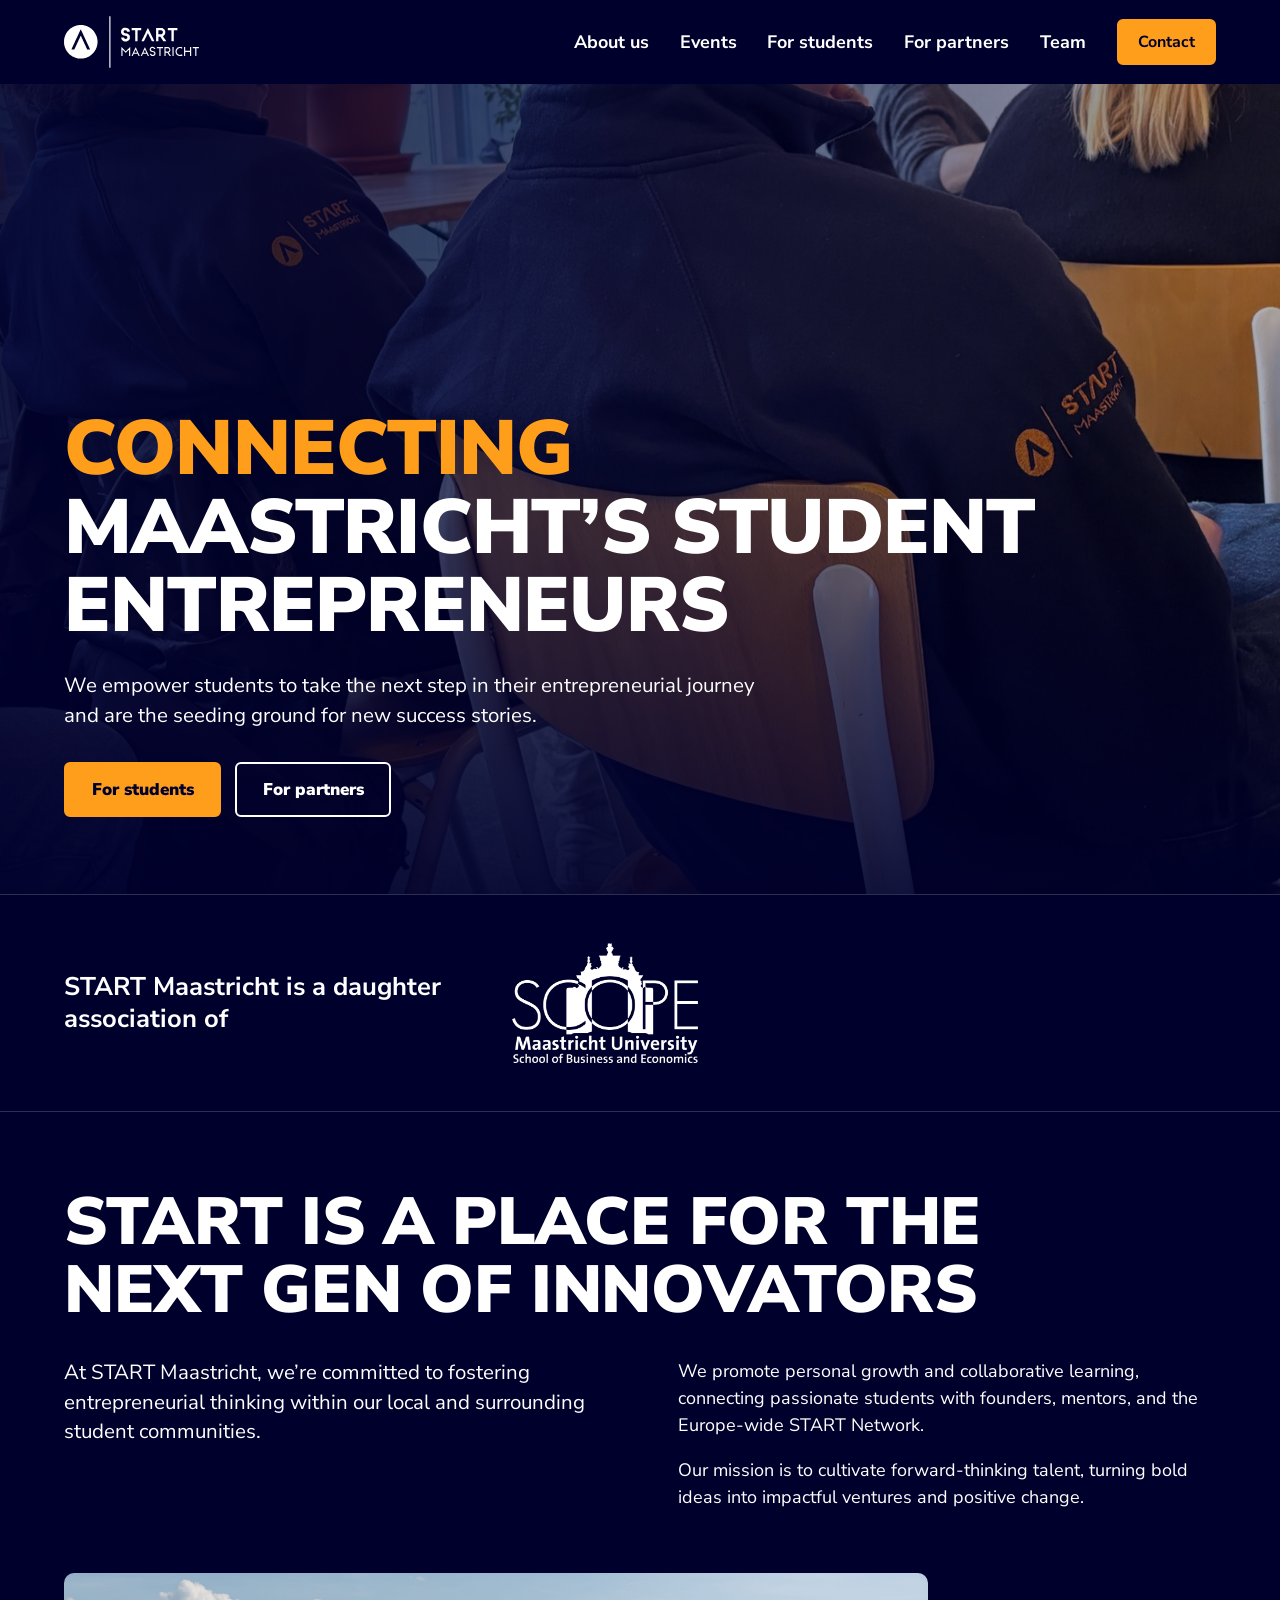
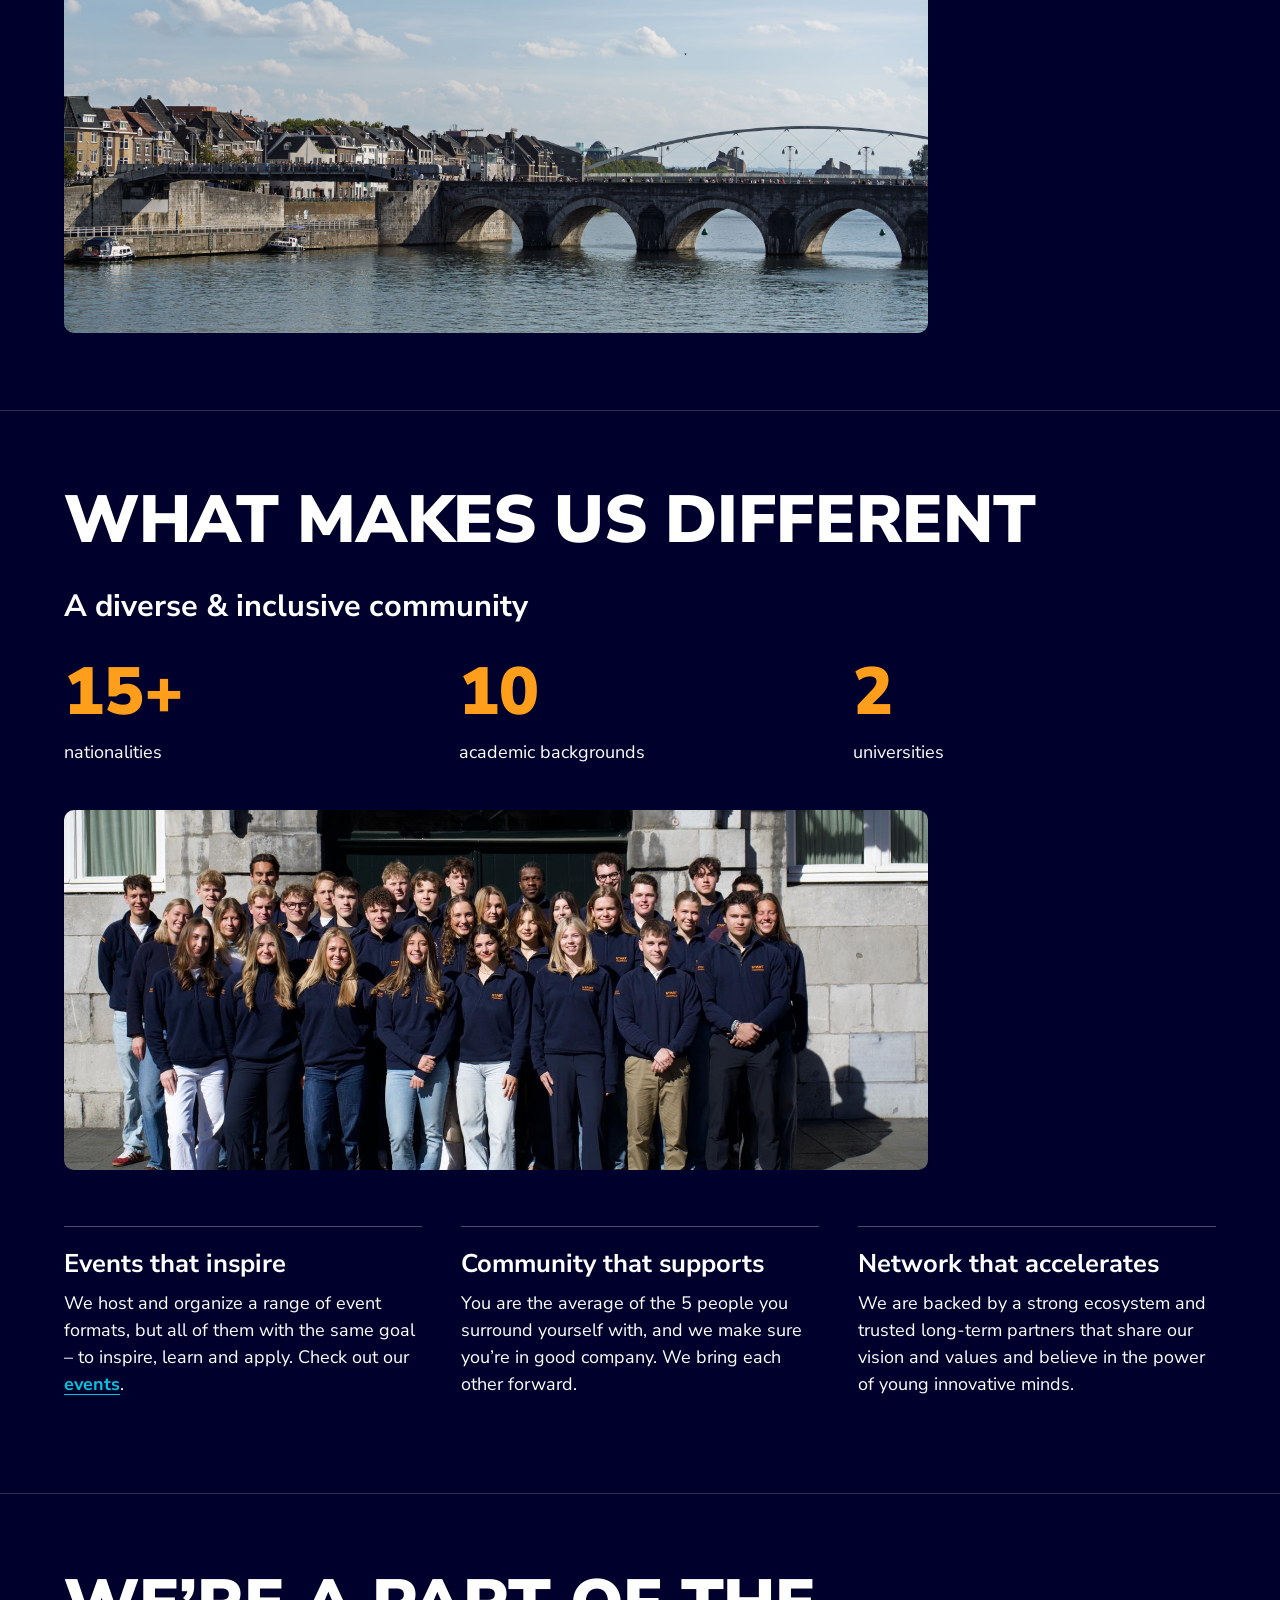
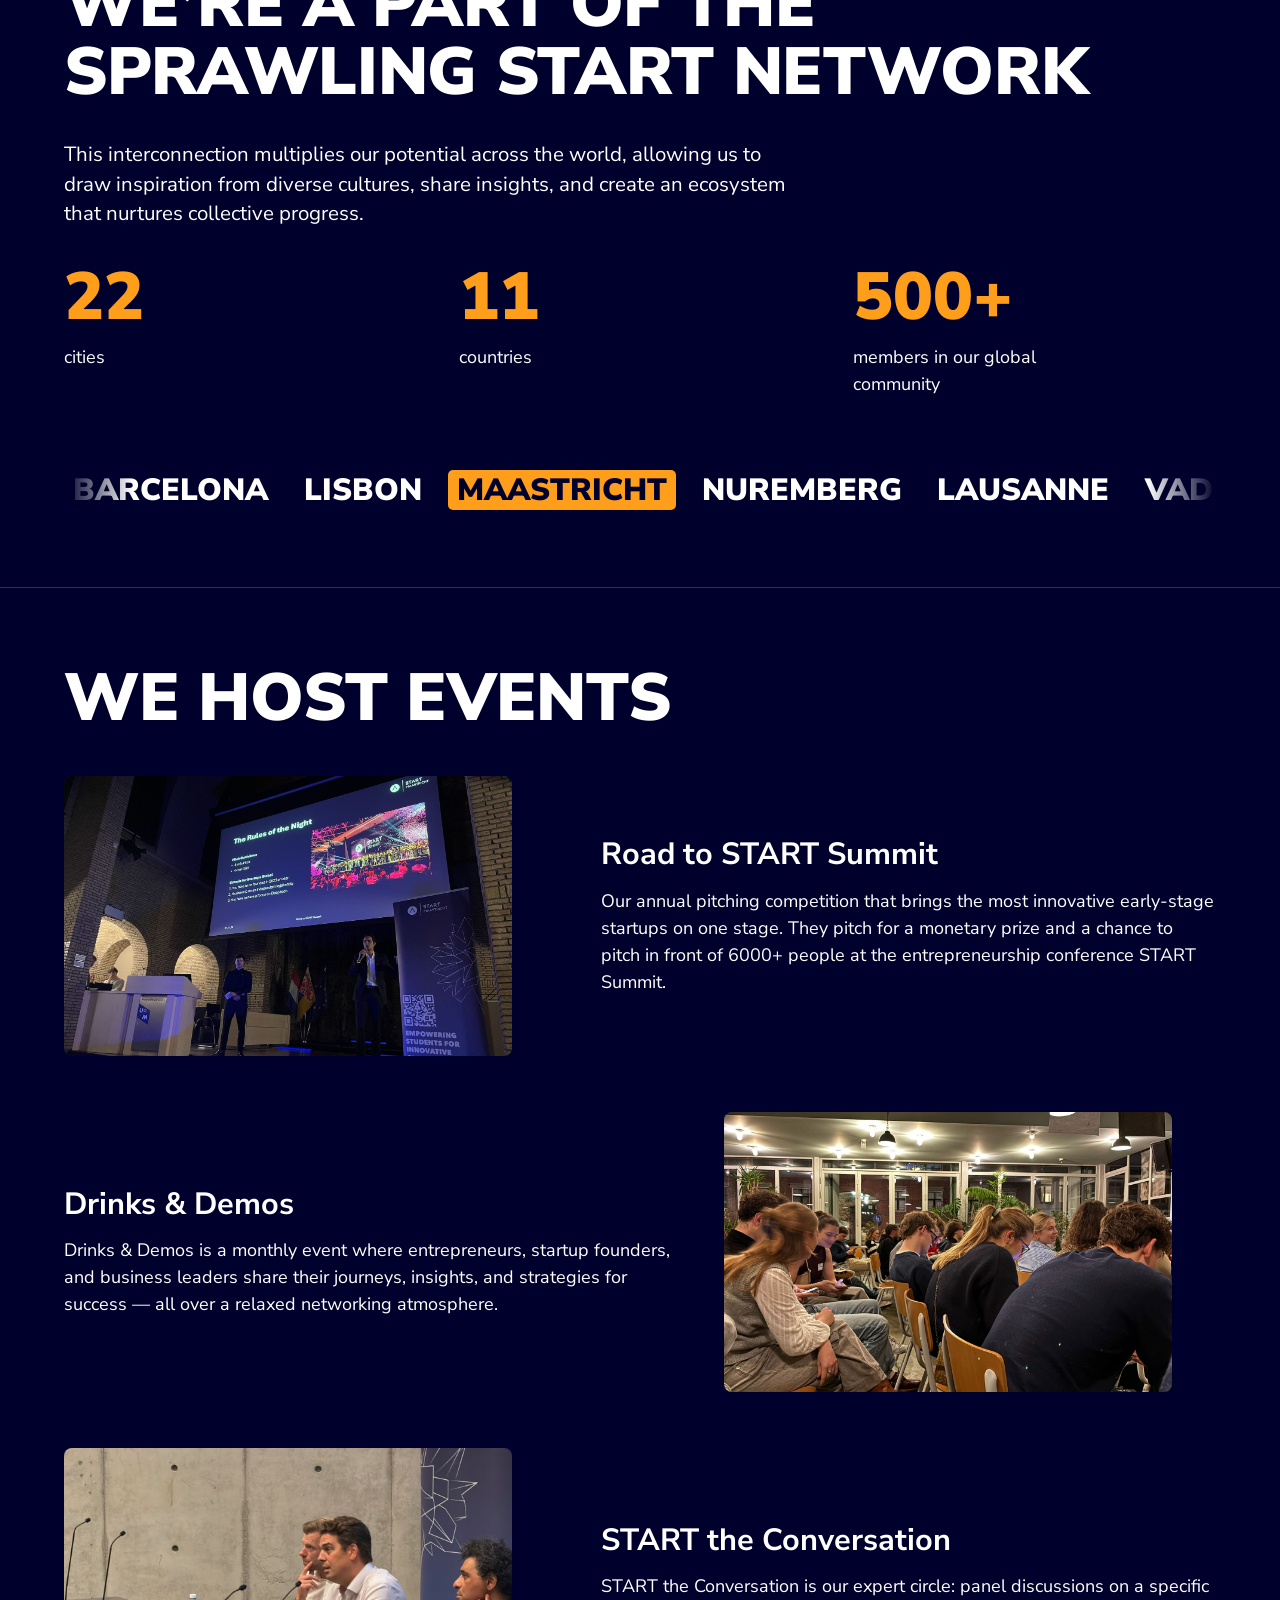
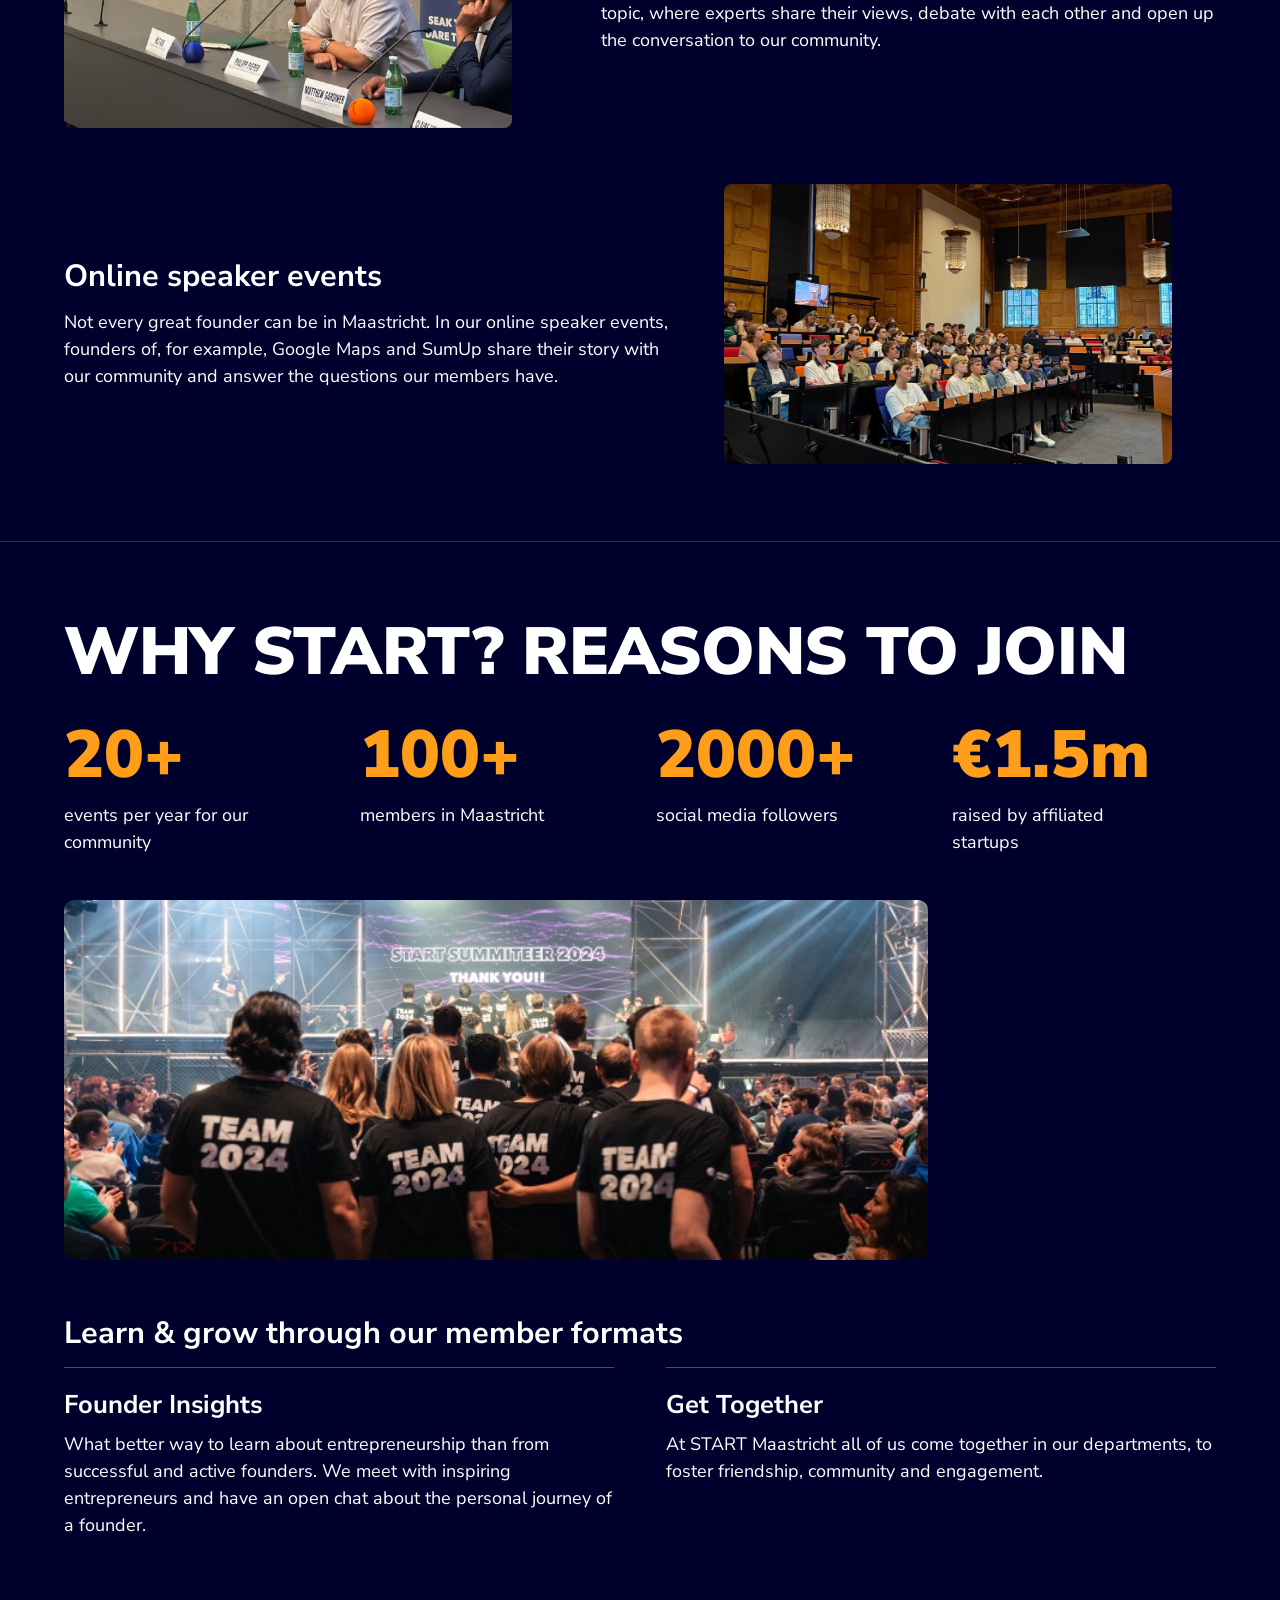
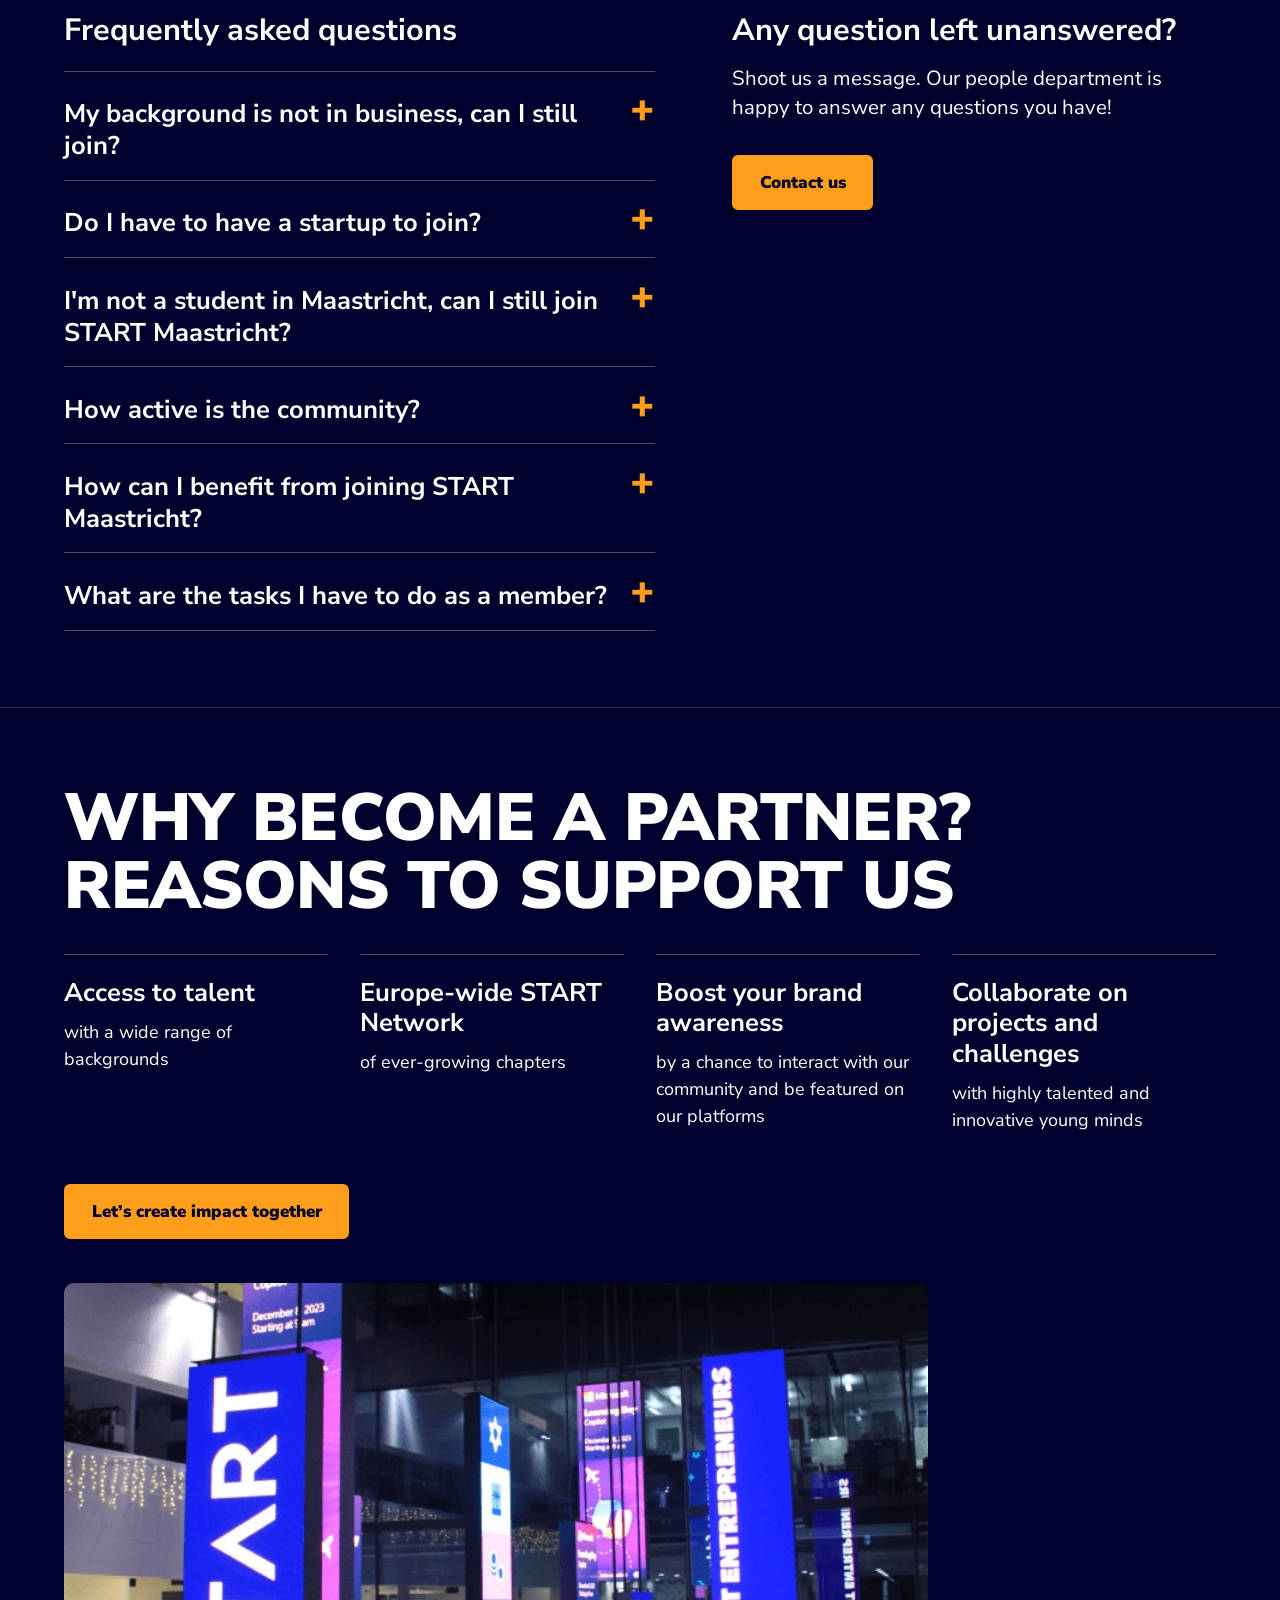
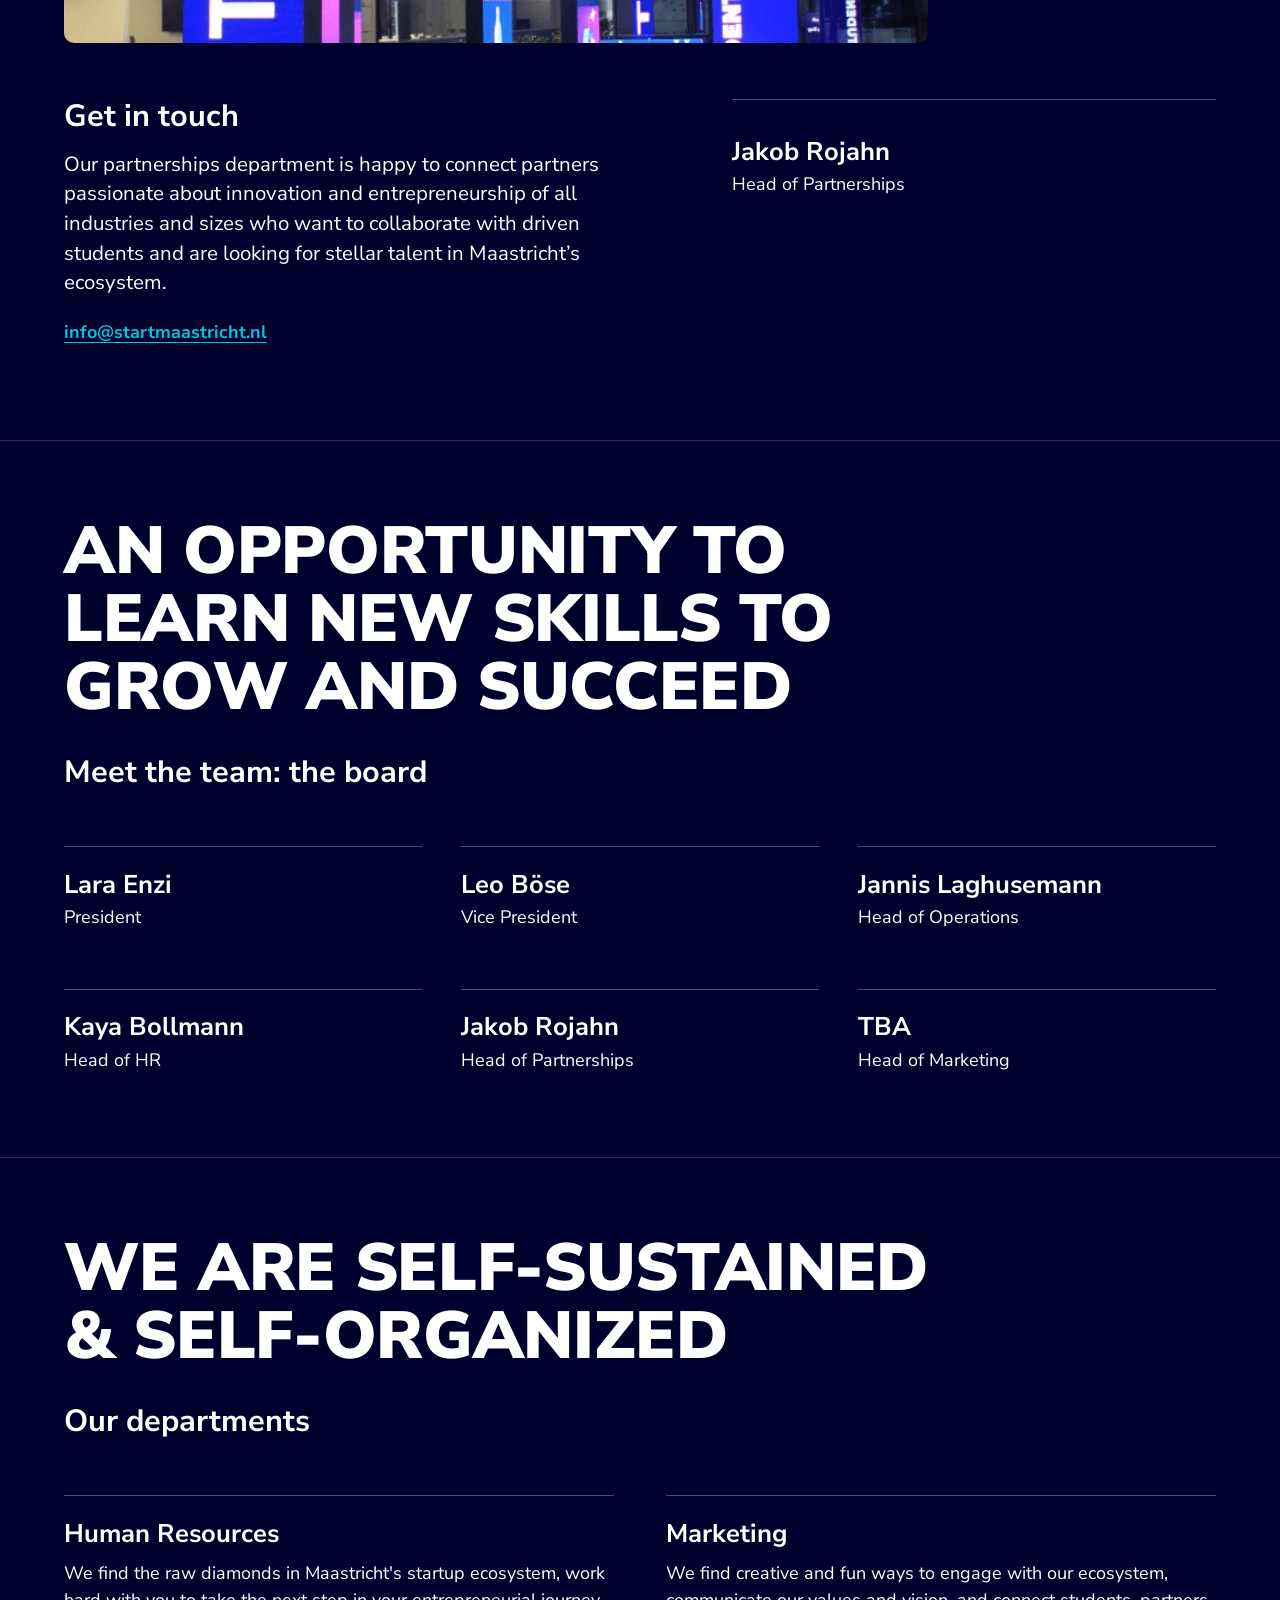
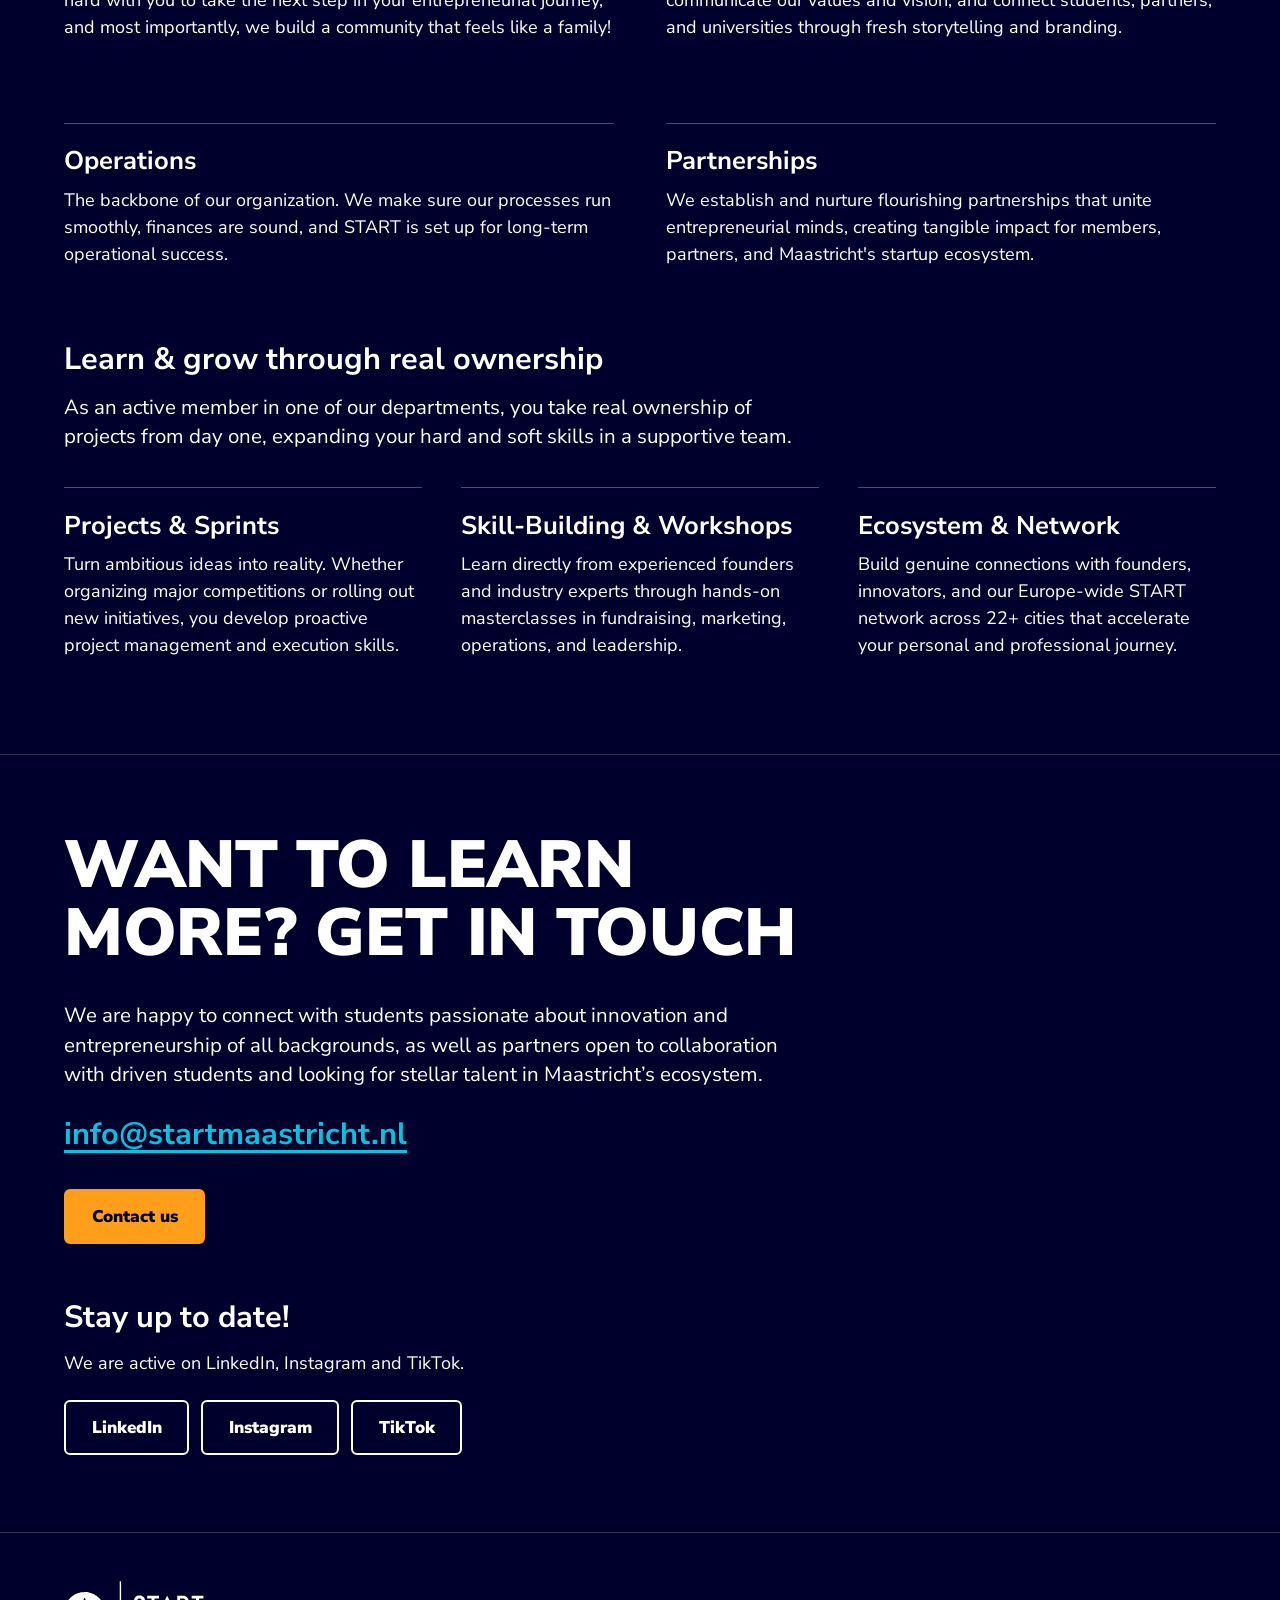
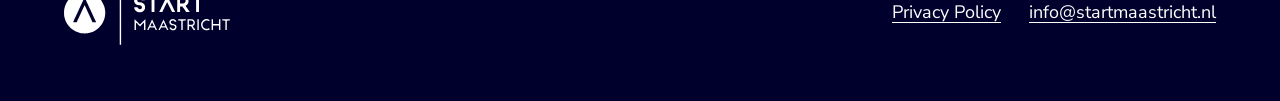
==== commit e1285f8b: "refactor: update website content, dynamic partner contact sync, and add documentation" ====
--- a/index.html
+++ b/index.html
@@ -65,9 +65,8 @@
     <div class="split even">
       <p class="lead">At START Maastricht, we’re committed to fostering entrepreneurial thinking within our local and surrounding student communities.</p>
       <div>
-        <p>We promote personal growth and collaborative learning, engaging with our community while also drawing on our global START Network connections.</p>
-        <p>Our goal is to empower students to lead in innovation, turning ideas into impactful realities.</p>
-        <p>Our mission is to empower students to take the next step in their entrepreneurial journey, so they build innovation and startups. We cultivate a community of forward-thinking individuals who are driven to create impactful ventures and drive positive change in their respective industries and beyond.</p>
+        <p>We promote personal growth and collaborative learning, connecting passionate students with founders, mentors, and the Europe-wide START Network.</p>
+        <p>Our mission is to cultivate forward-thinking talent, turning bold ideas into impactful ventures and positive change.</p>
       </div>
     </div>
     <!-- PHOTO: about (big) -->
@@ -261,20 +260,7 @@
     <!-- PHOTO: partners (big) -->
     <figure class="photo big" data-slot="partners" data-alt="Partners"><span>Photo: Partners, 2:1</span></figure>
 
-    <div class="block cols-3">
-      <article class="rule-top">
-        <h3 class="title">Inspiring events</h3>
-        <p>We host and organize over 6 events per semester that expose our members to inspiring ecosystem players and create long-lasting connections.</p>
-      </article>
-      <article class="rule-top">
-        <h3 class="title">Active community</h3>
-        <p>We don’t stand on the sideline. We get our hands dirty and build the impact we want to see in the world.</p>
-      </article>
-      <article class="rule-top">
-        <h3 class="title">Accelerating network</h3>
-        <p>We are backed by a strong ecosystem and trusted long-term partners. In our shared vision we’re committed to building a better future by empowering young innovative minds.</p>
-      </article>
-    </div>
+
 
     <div class="block split">
       <div>
@@ -283,8 +269,8 @@
         <p><a class="link" href="mailto:info@startmaastricht.nl">info@startmaastricht.nl</a></p>
       </div>
       <div class="rule-top">
-        <p class="person-name">Tamara von Achten</p>
-        <p class="person-role">Head of Partnerships</p>
+        <p class="person-name" id="partner-contact-name">Jakob Rojahn</p>
+        <p class="person-role" id="partner-contact-role">Head of Partnerships</p>
       </div>
     </div>
   </div>
@@ -298,12 +284,12 @@
     <!-- PHOTO: board (big) -->
     <figure class="photo big" data-slot="board" data-alt="The board"><span>Photo: The board, 2:1</span></figure>
     <div class="cols-3 block" id="board-mitglieder">
-      <div class="rule-top person"><p class="person-name">Léo Tambourg</p><p class="person-role">President</p></div>
-      <div class="rule-top person"><p class="person-name">Selina Rametsteiner</p><p class="person-role">Vice President</p></div>
-      <div class="rule-top person"><p class="person-name">Lara Enzi</p><p class="person-role">Head of Operations</p></div>
+      <div class="rule-top person"><p class="person-name">Lara Enzi</p><p class="person-role">President</p></div>
+      <div class="rule-top person"><p class="person-name">Leo Böse</p><p class="person-role">Vice President</p></div>
+      <div class="rule-top person"><p class="person-name">Jannis Laghusemann</p><p class="person-role">Head of Operations</p></div>
       <div class="rule-top person"><p class="person-name">Kaya Bollmann</p><p class="person-role">Head of HR</p></div>
-      <div class="rule-top person"><p class="person-name">Tamara von Achten</p><p class="person-role">Head of Partnerships</p></div>
-      <div class="rule-top person"><p class="person-name">Julius Haberstroh</p><p class="person-role">Head of Marketing</p></div>
+      <div class="rule-top person"><p class="person-name">Jakob Rojahn</p><p class="person-role">Head of Partnerships</p></div>
+      <div class="rule-top person"><p class="person-name">TBA</p><p class="person-role">Head of Marketing</p></div>
     </div>
   </div>
 </section>
@@ -335,28 +321,20 @@
     </div>
 
     <div class="block">
-      <h3 class="sub" id="learn-grow-heading">Learn &amp; grow: main tasks</h3>
-      <p class="lead" id="learn-grow-intro">We’re the creative heart of START Maastricht, shaping how the world sees and connects with our community. Through design, storytelling, and social media, we bring students, startups, and ideas together in a fresh and engaging way. Alongside our work, we love organizing team dinners and workshops where we learn from each other and ensure a great time.</p>
+      <h3 class="sub" id="learn-grow-heading">Learn &amp; grow through real ownership</h3>
+      <p class="lead" id="learn-grow-intro">As an active member in one of our departments, you take real ownership of projects from day one, expanding your hard and soft skills in a supportive team.</p>
       <div class="cols-3" id="learn-grow-aufgaben" style="margin-top:2.2rem">
         <article class="rule-top">
-          <h4 class="title">Showcasing START</h4>
-          <p>We create content that reflects on the life of a STARTie, from social events to the work of other chapters, we bring our mission and vision to life across platforms. Whether it’s Instagram, TikTok, LinkedIn, or our website, we ensure START’s message is heard by the entrepreneurial community in Maastricht.</p>
-        </article>
-        <article class="rule-top">
-          <h4 class="title">Promoting events</h4>
-          <p>From our yearly START Summit to our monthly Drinks &amp; Demos, we make our events shine. Our team designs visuals, creates desire, and captures the vibe during and after the event. We show behind the scenes and highlight every event in order to grow START and engage you.</p>
-        </article>
-        <article class="rule-top">
-          <h4 class="title">Highlighting startups</h4>
-          <p>We spotlight the rising startups around Maastricht, sharing their stories, journeys, and successes to inspire the next generation of founders. Through interviews, features, and visual content, we help local innovation gain the attention it deserves.</p>
-        </article>
-        <article class="rule-top">
-          <h4 class="title">Workshops</h4>
-          <p>We hope you’re hungry for knowledge. We find the experts of various fields and learn from them in interactive and hands-on workshops.</p>
-        </article>
-        <article class="rule-top">
-          <h4 class="title">Projects &amp; sprints</h4>
-          <p>At START Maastricht you will find a safe space to tackle any crazy project you think of. Be it within our departments or a personal side project you want to bring into reality.</p>
+          <h4 class="title">Projects &amp; Sprints</h4>
+          <p>Turn ambitious ideas into reality. Whether organizing major competitions or rolling out new initiatives, you develop proactive project management and execution skills.</p>
+        </article>
+        <article class="rule-top">
+          <h4 class="title">Skill-Building &amp; Workshops</h4>
+          <p>Learn directly from experienced founders and industry experts through hands-on masterclasses in fundraising, marketing, operations, and leadership.</p>
+        </article>
+        <article class="rule-top">
+          <h4 class="title">Ecosystem &amp; Network</h4>
+          <p>Build genuine connections with founders, innovators, and our Europe-wide START network across 22+ cities that accelerate your personal and professional journey.</p>
         </article>
       </div>
     </div>
--- a/style.css
+++ b/style.css
@@ -18,7 +18,7 @@
   --sub:clamp(1.35rem,2.4vw,2.25rem);
   --head:clamp(2.1rem,5.2vw,4.5rem);
   --pad-x:clamp(20px,5vw,64px);
-  --pad-y:clamp(64px,9vw,128px);
+  --pad-y:clamp(44px,6vw,80px);
   --maxw:1240px;
   interpolate-size:allow-keywords;
 }
@@ -96,7 +96,7 @@
 }
 
 /* ---------- Hero ---------- */
-.hero{padding-top:clamp(48px,8vw,112px);padding-bottom:clamp(48px,7vw,96px)}
+.hero{padding-top:clamp(40px,6vw,84px);padding-bottom:clamp(40px,5vw,72px)}
 .hero-title{margin:0;font-weight:800;text-transform:uppercase;font-size:clamp(2rem,6vw,5rem);line-height:1.02;letter-spacing:-.01em}
 .hero-title .line{display:block}
 .cycle{display:block;height:1.02em;overflow:hidden;color:var(--poppy)}
@@ -135,7 +135,7 @@
 .stat{margin:0}
 .stat dt{font-variant-numeric:tabular-nums;font-weight:800;font-size:var(--head);line-height:1;color:var(--num);margin:0 0 .2em}
 .stat dd{margin:0;max-width:18ch}
-.block + .block,.actions + .block,.photo.big + .block,#gallery + .block{margin-top:clamp(48px,6vw,80px)}
+.block + .block,.actions + .block,.photo.big + .block,#gallery + .block{margin-top:clamp(32px,4.5vw,56px)}
 
 /* ---------- Network ---------- */
 .cities{display:flex;flex-wrap:wrap;gap:.35em .55em;margin-top:clamp(36px,5vw,64px);font-weight:800;text-transform:uppercase;font-size:var(--sub);line-height:1.2}
@@ -163,8 +163,8 @@
 .item .person-role,.person-role{margin:0}
 
 /* ---------- Big photos (one per block) ---------- */
-.photo.big{--ar:2/1;margin-top:clamp(40px,6vw,72px);font-size:1rem}
-@media (max-width:700px){.photo.big{--ar:4/3}}
+.photo.big{--ar:2.4/1;max-height:360px;margin-top:clamp(28px,4vw,44px);font-size:1rem;border-radius:10px}
+@media (max-width:700px){.photo.big{--ar:16/9;max-height:240px}}
 .split.even{grid-template-columns:1fr 1fr}
 @media (max-width:860px){.split.even{grid-template-columns:1fr}}
 .person .person-name{margin-top:0}
@@ -237,10 +237,10 @@
 .scope-logo{height:clamp(84px,10vw,120px);width:auto}
 
 /* ---------- Event rows with large photos ---------- */
-.events{display:grid;gap:clamp(64px,8vw,112px);margin-top:clamp(40px,6vw,72px)}
-.event{display:grid;grid-template-columns:1.4fr 1fr;gap:clamp(28px,4vw,72px);align-items:center}
-.event:nth-child(even){grid-template-columns:1fr 1.4fr}
+.events{display:grid;gap:clamp(36px,5vw,56px);margin-top:clamp(28px,4vw,44px)}
+.event{display:grid;grid-template-columns:1fr 1.25fr;gap:clamp(24px,3.5vw,48px);align-items:center}
+.event:nth-child(even){grid-template-columns:1.25fr 1fr}
 .event:nth-child(even) .photo{order:2}
-.event .photo{--ar:4/3}
+.event .photo{--ar:16/10;max-height:280px;border-radius:8px}
 .event-text p{margin:0}
 @media (max-width:860px){.event,.event:nth-child(even){grid-template-columns:1fr}.event:nth-child(even) .photo{order:0}}
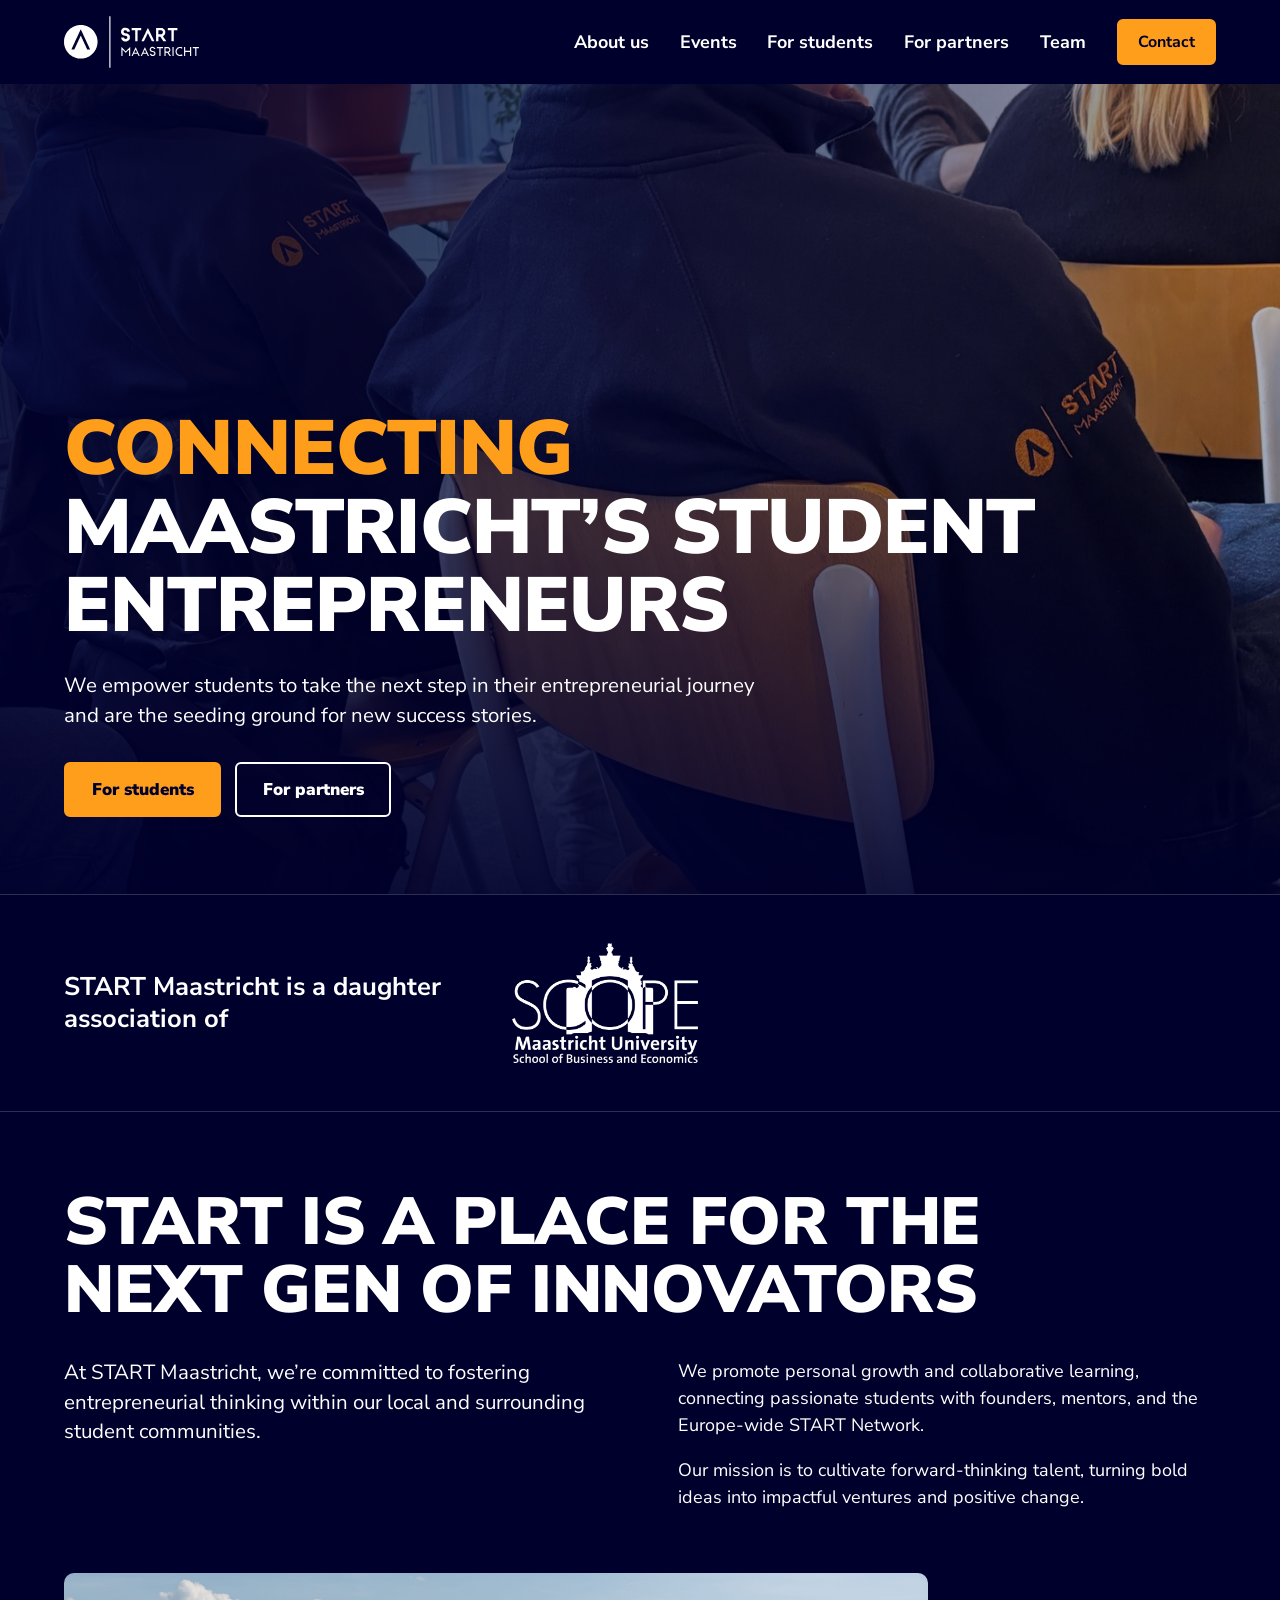
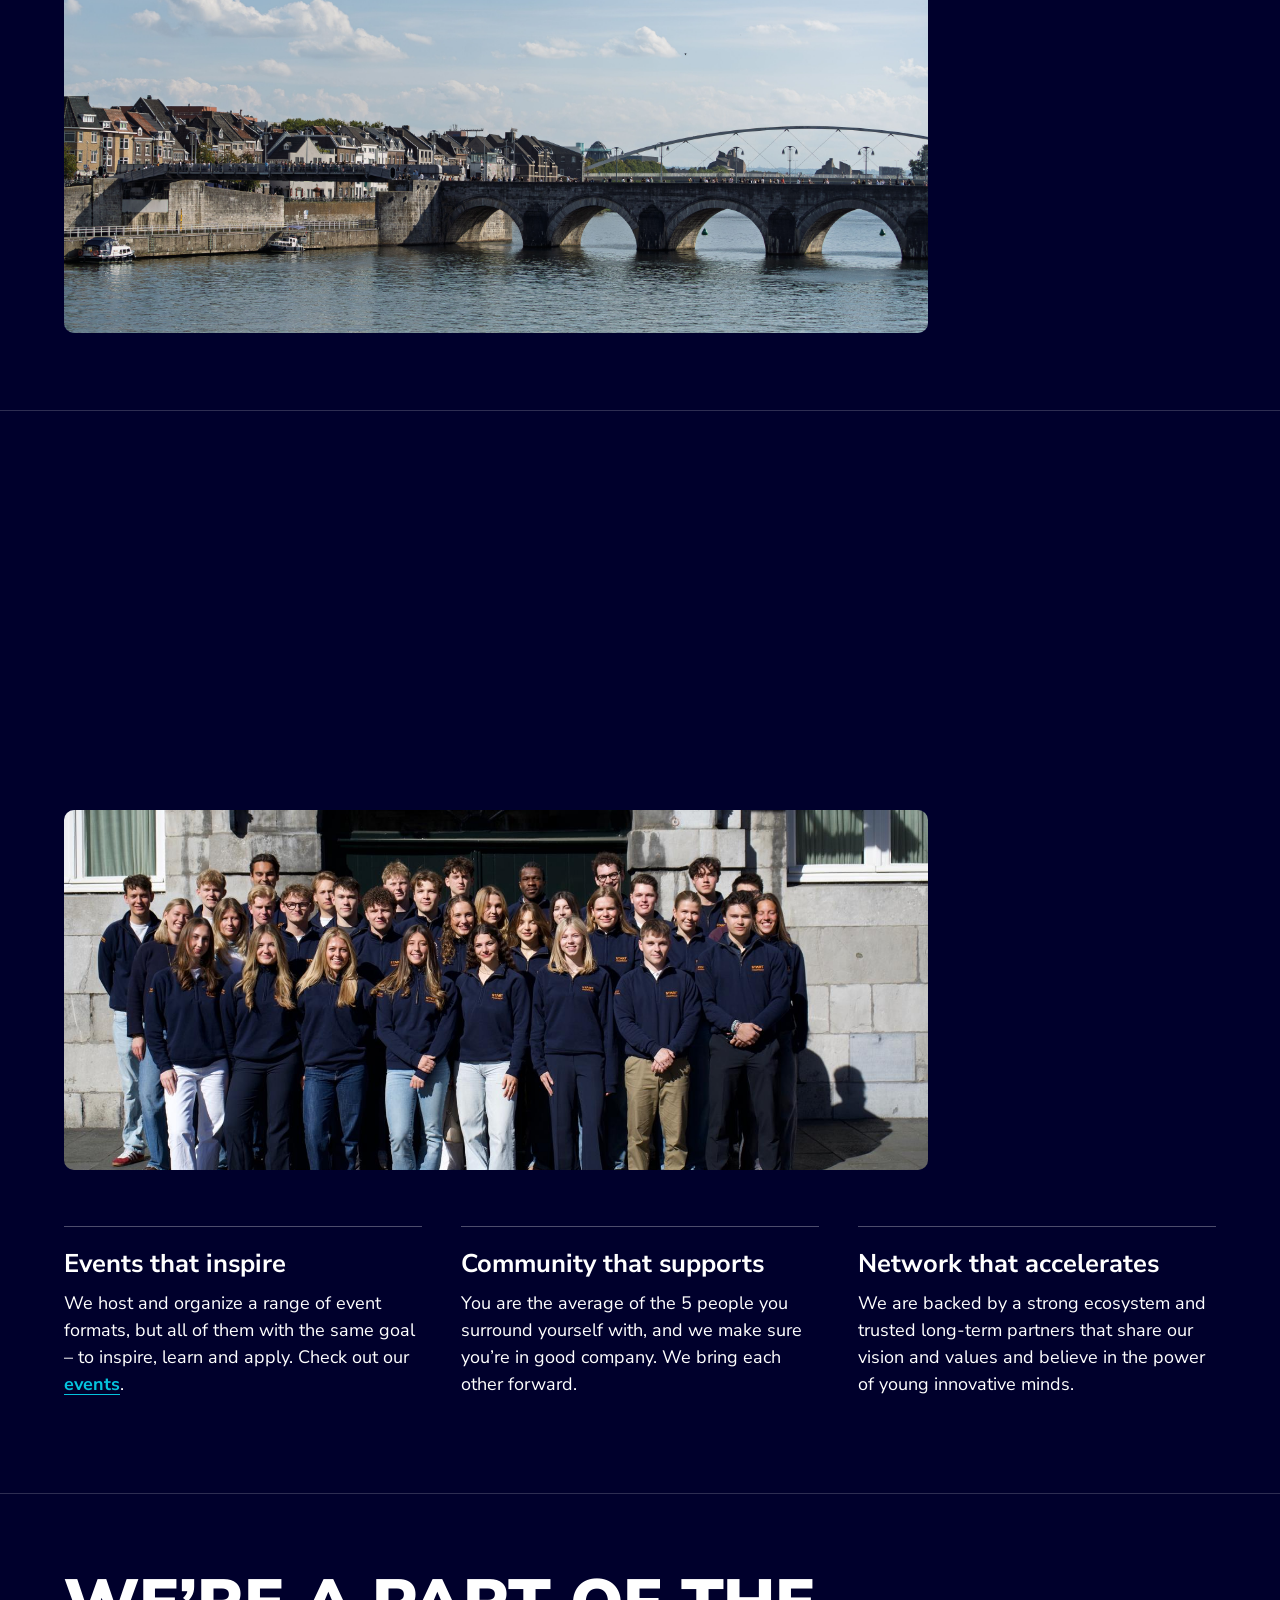
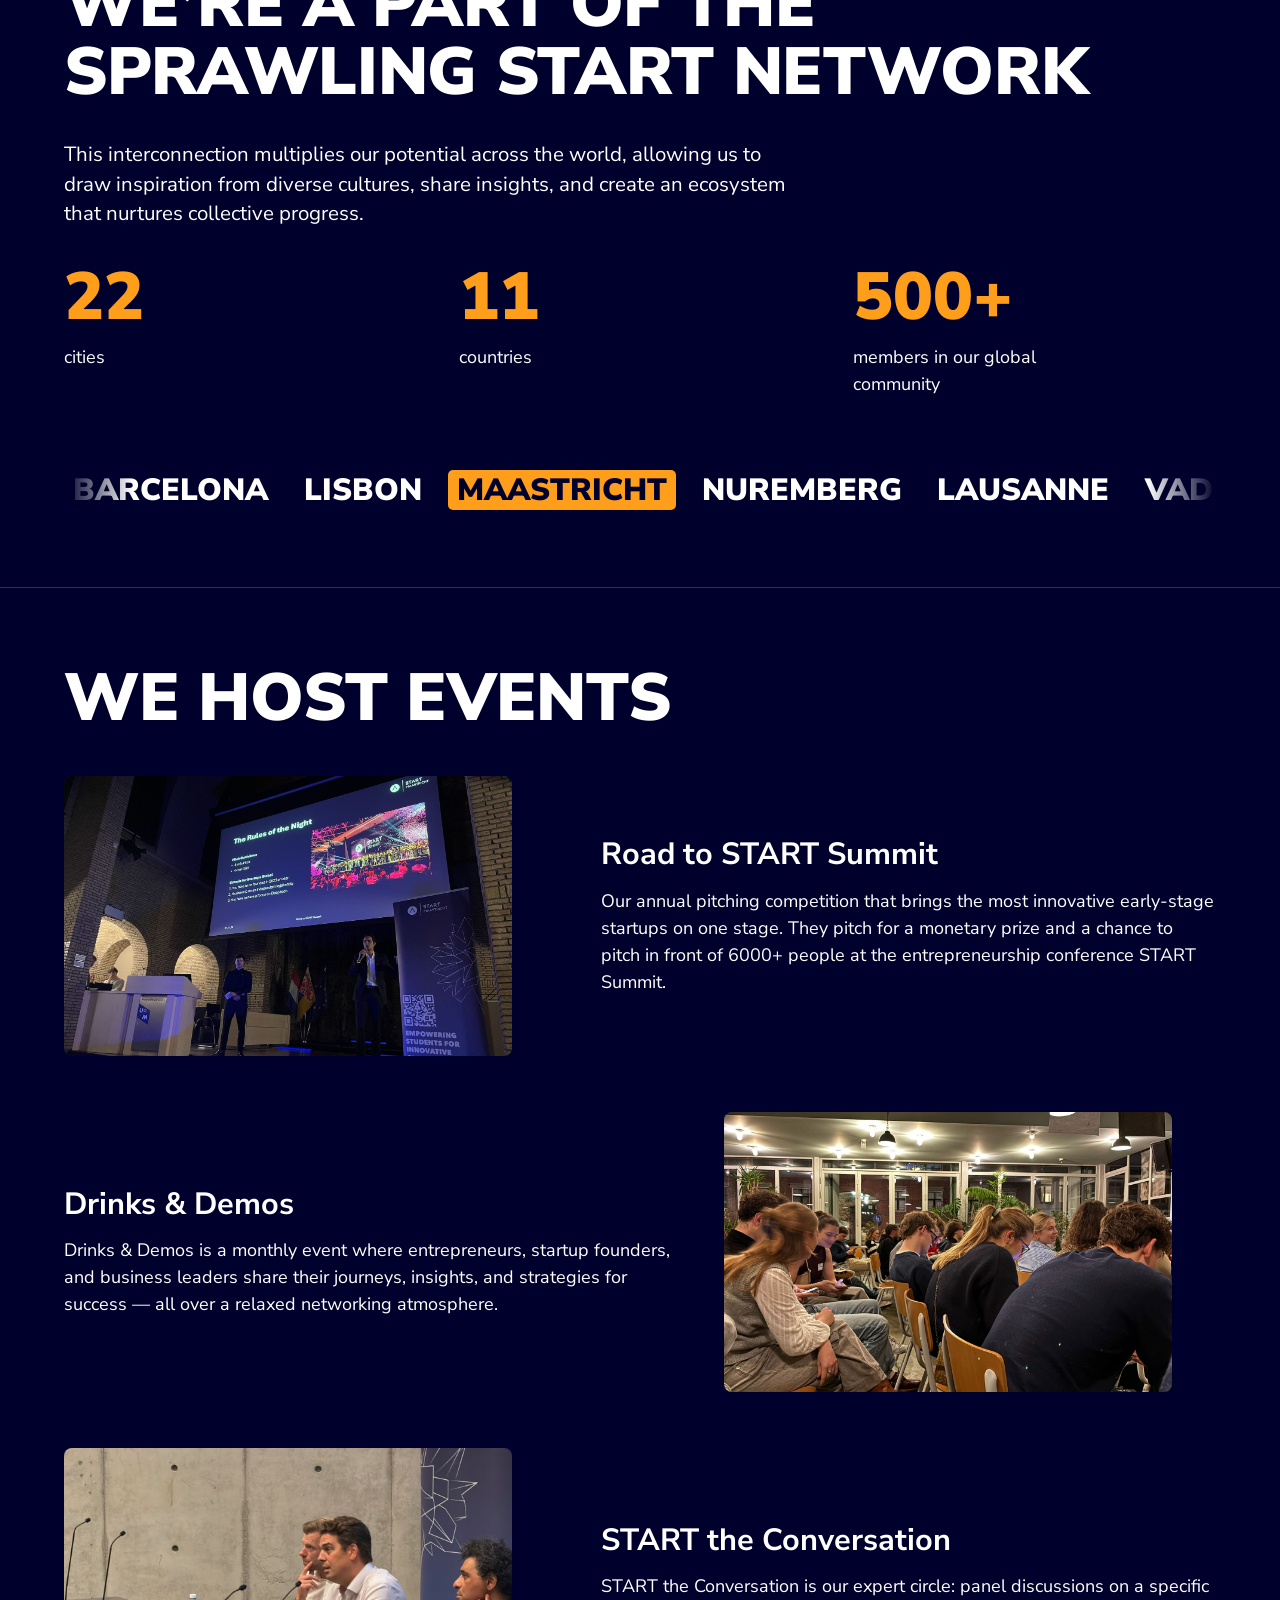
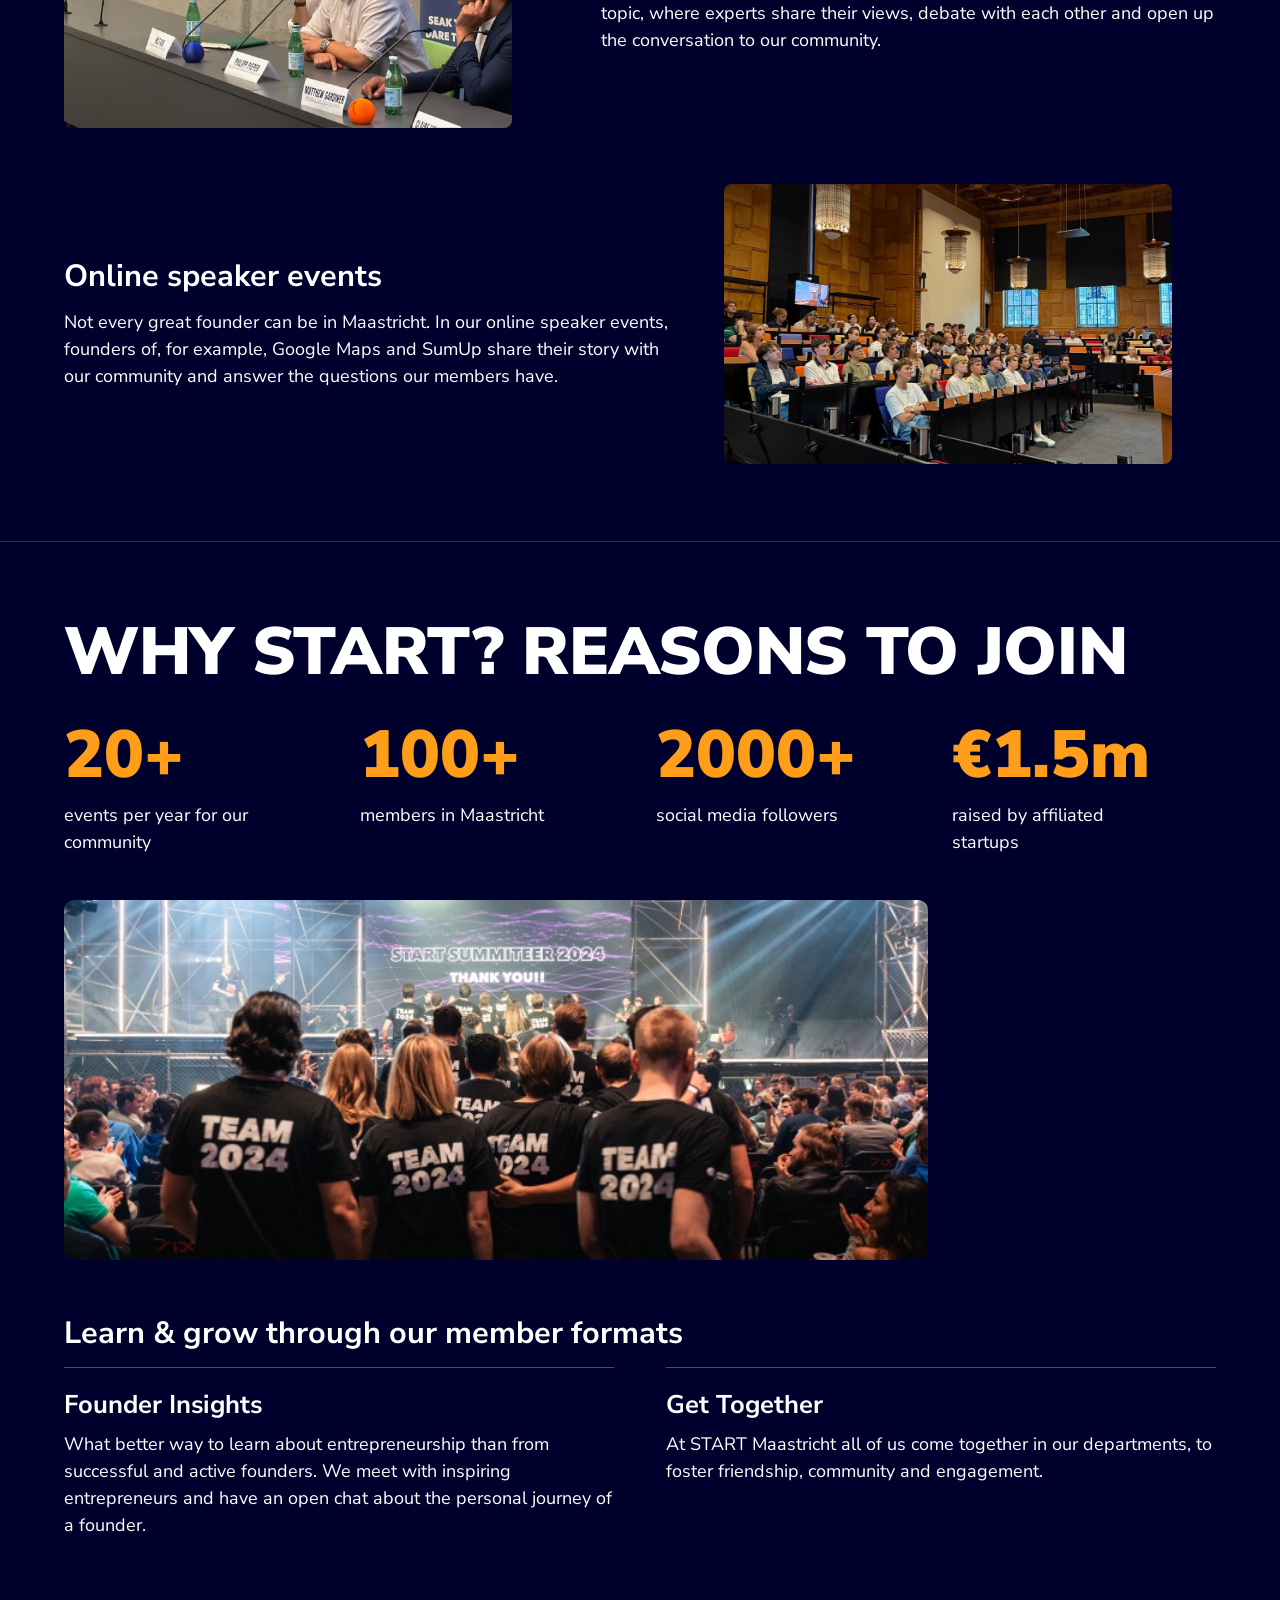
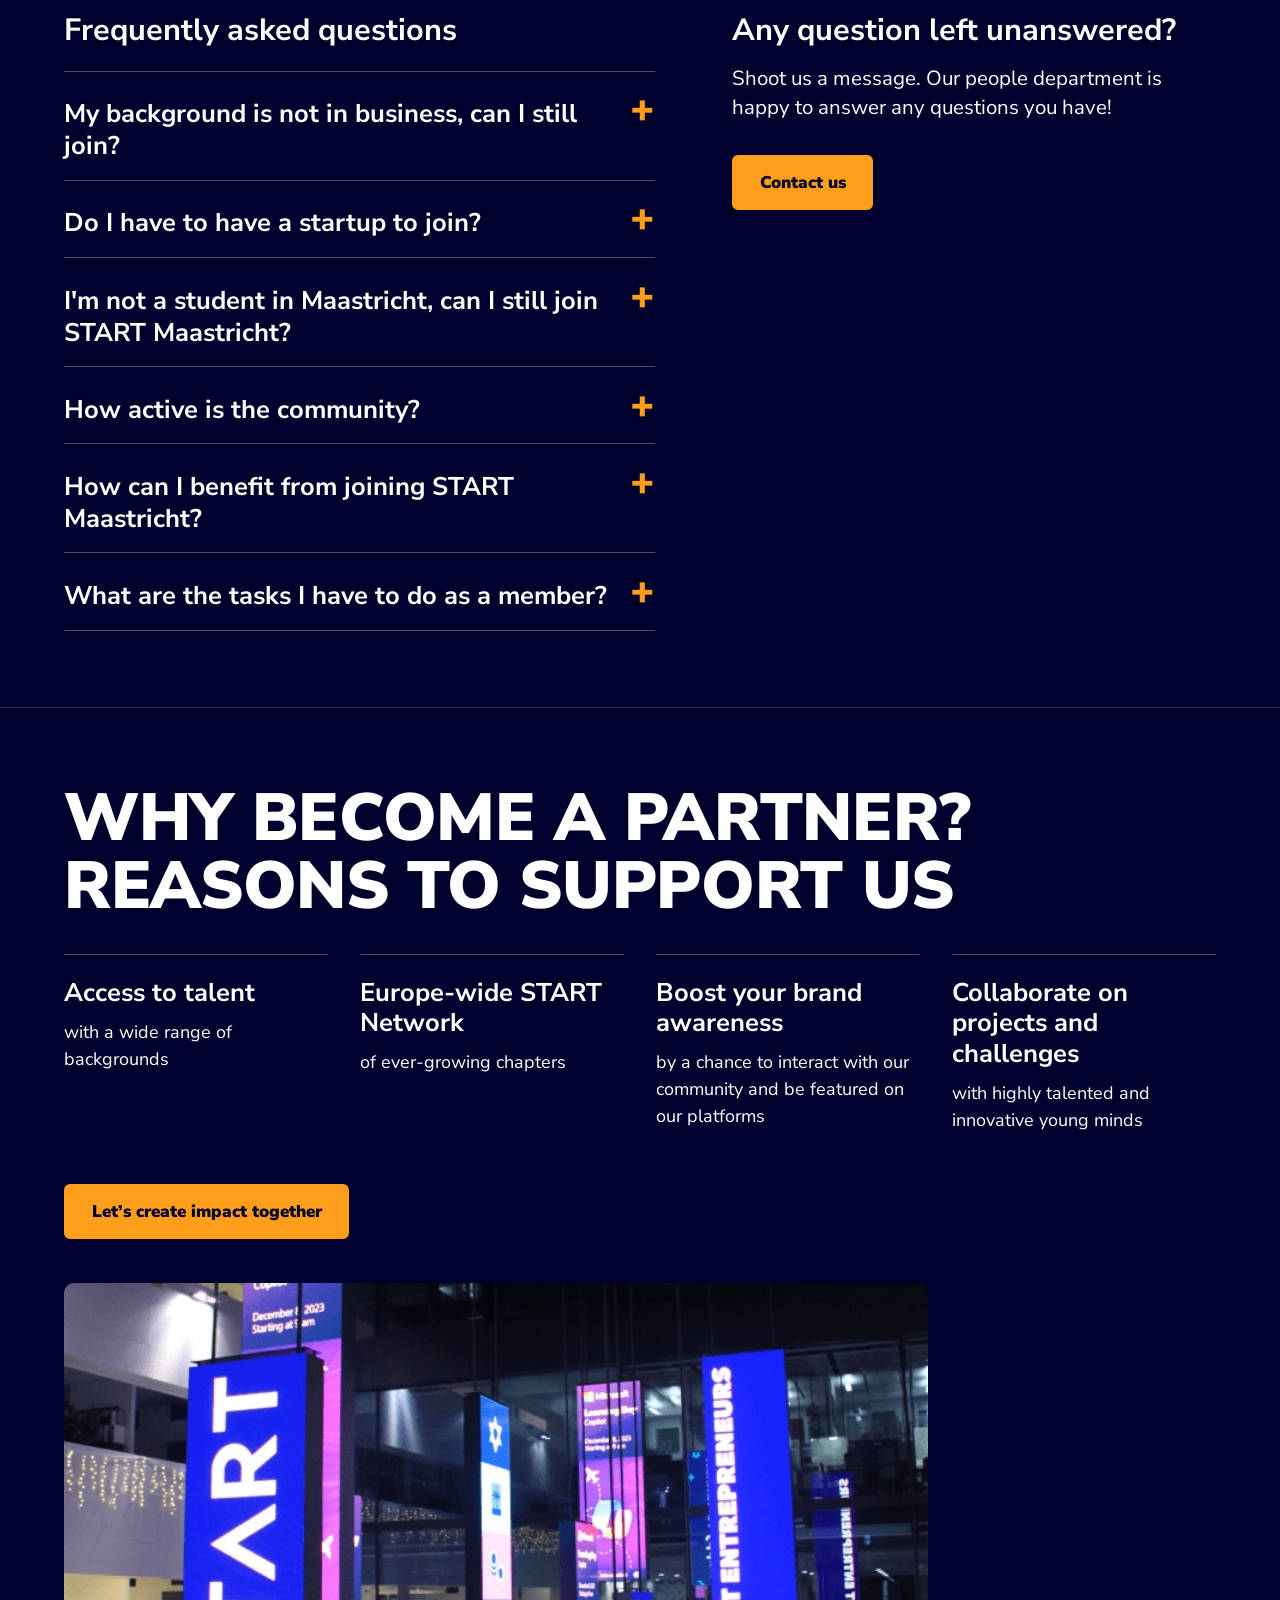
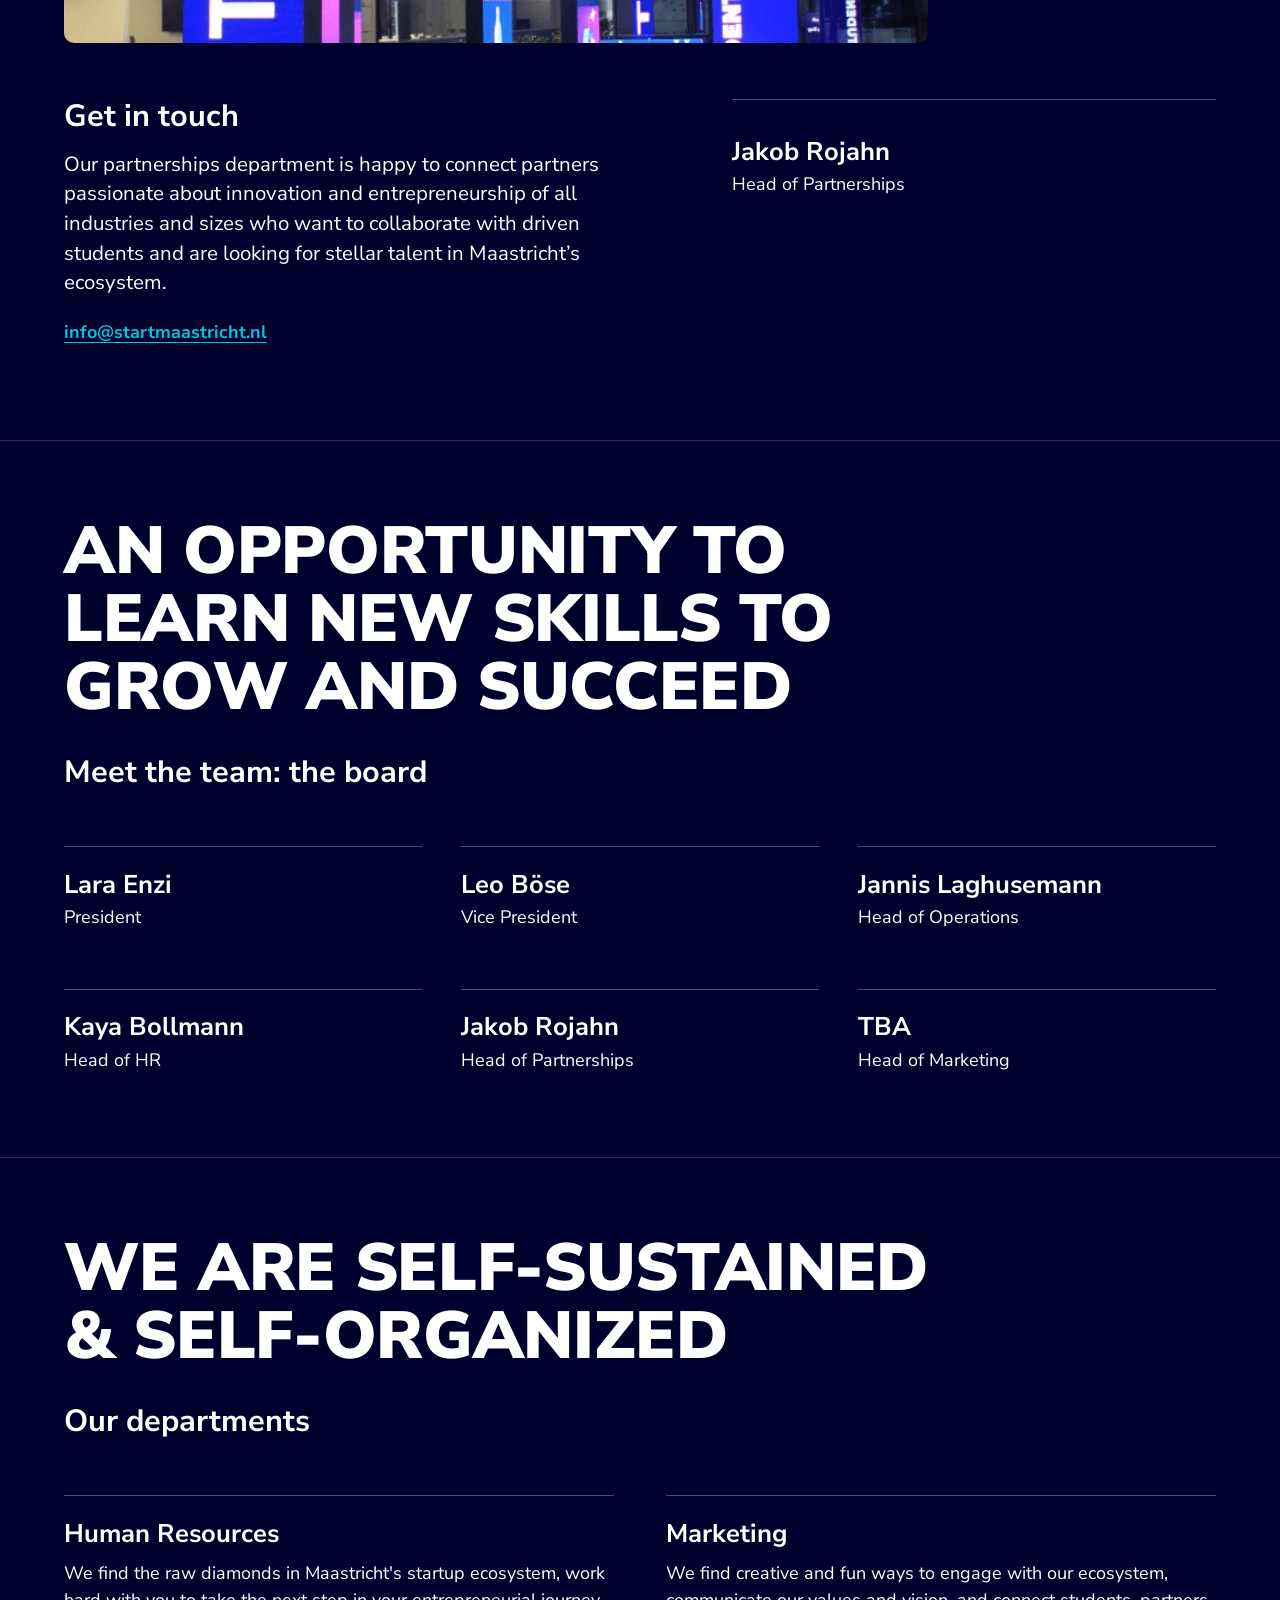
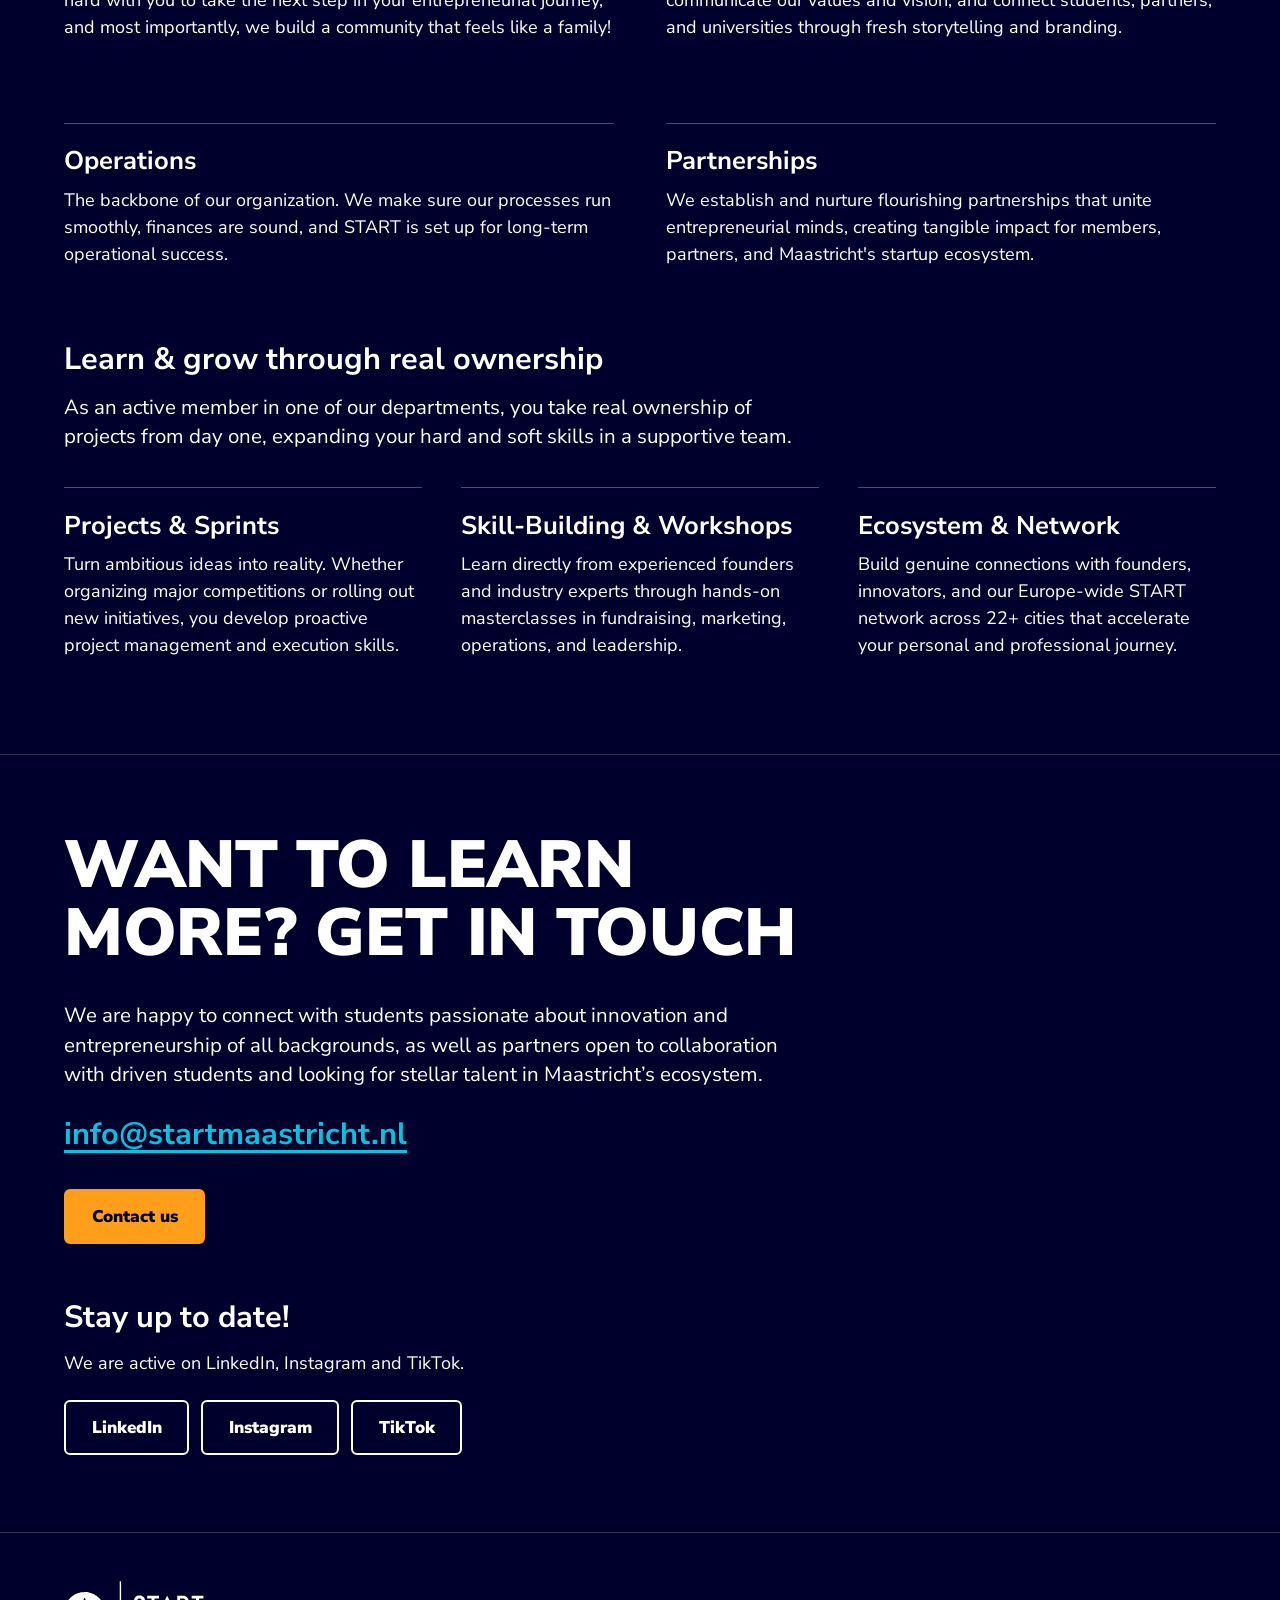
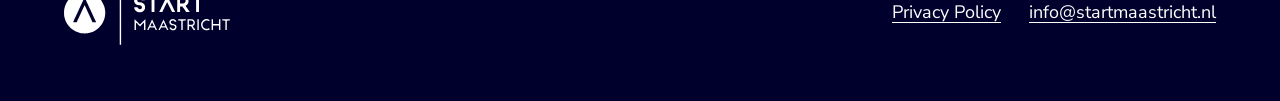
==== commit d732d95e: "fixed numbers" ====
--- a/index.html
+++ b/index.html
@@ -1,379 +1,672 @@
 <!DOCTYPE html>
 <html lang="en">
+
 <head>
-<meta charset="utf-8">
-<meta name="viewport" content="width=device-width, initial-scale=1, viewport-fit=cover">
-<title>START Maastricht – Maastricht’s student entrepreneurs</title>
-<meta name="description" content="START Maastricht is the student entrepreneurship community of Maastricht and part of the START Network. We empower students to take the next step in their entrepreneurial journey.">
-<link rel="icon" type="image/svg+xml" href="photos/favicon.svg">
-<script>if(!matchMedia('(prefers-reduced-motion: reduce)').matches)document.documentElement.classList.add('js');</script>
-<link rel="stylesheet" href="style.css">
+  <meta charset="utf-8">
+  <meta name="viewport" content="width=device-width, initial-scale=1, viewport-fit=cover">
+  <title>START Maastricht – Maastricht’s student entrepreneurs</title>
+  <meta name="description"
+    content="START Maastricht is the student entrepreneurship community of Maastricht and part of the START Network. We empower students to take the next step in their entrepreneurial journey.">
+  <link rel="icon" type="image/svg+xml" href="photos/favicon.svg">
+  <script>if (!matchMedia('(prefers-reduced-motion: reduce)').matches) document.documentElement.classList.add('js');</script>
+  <link rel="stylesheet" href="style.css">
 </head>
+
 <body>
-<div class="progress" aria-hidden="true"></div>
-<a class="skip" href="#main">Skip to content</a>
-
-<header class="top">
-  <div class="bar">
-    <a href="#top" aria-label="START Maastricht, back to top"><img class="logo" alt="START Maastricht" src="photos/start_maastricht.svg" width="135" height="52"></a>
-    <button class="menu-btn" type="button" aria-expanded="false" aria-controls="nav">Menu</button>
-    <nav id="nav" aria-label="Main">
+  <div class="progress" aria-hidden="true"></div>
+  <a class="skip" href="#main">Skip to content</a>
+
+  <header class="top">
+    <div class="bar">
+      <a href="#top" aria-label="START Maastricht, back to top"><img class="logo" alt="START Maastricht"
+          src="photos/start_maastricht.svg" width="135" height="52"></a>
+      <button class="menu-btn" type="button" aria-expanded="false" aria-controls="nav">Menu</button>
+      <nav id="nav" aria-label="Main">
+        <ul>
+          <li><a href="#about">About us</a></li>
+          <li><a href="#events">Events</a></li>
+          <li><a href="#students">For students</a></li>
+          <li><a href="#partners">For partners</a></li>
+          <li><a href="#team">Team</a></li>
+          <li><a class="btn" href="mailto:info@startmaastricht.nl">Contact</a></li>
+        </ul>
+      </nav>
+    </div>
+  </header>
+
+  <main id="main">
+
+    <!-- ================= HERO ================= -->
+    <section class="hero" id="top">
+      <!-- PHOTO: hero (full-bleed background) -->
+      <figure class="photo hero-bg" data-slot="hero"
+        data-alt="Two START Maastricht members wearing START sweatshirts at an event"><img src="photos/hero.jpg"
+          alt="Two START Maastricht members wearing START sweatshirts at an event" width="1920" height="1440"></figure>
+      <div class="hero-inner">
+        <h1 class="hero-title">
+          <span class="sr-only">Connecting Maastricht’s student entrepreneurs</span>
+          <span class="cycle" aria-hidden="true"><span
+              class="cycle-track"><span>Connecting</span><span>Creating</span><span>Empowering</span><span>Inspiring</span><span>Uniting</span><span>Connecting</span></span></span>
+          <span class="line" aria-hidden="true">Maastricht’s student</span>
+          <span class="line" aria-hidden="true">entrepreneurs</span>
+        </h1>
+        <p class="lead">We empower students to take the next step in their entrepreneurial journey and are the seeding
+          ground for new success stories.</p>
+        <div class="actions">
+          <a class="btn" href="#students">For students</a>
+          <a class="btn ghost" href="#partners">For partners</a>
+        </div>
+      </div>
+    </section>
+
+    <section class="scope" aria-label="Parent association">
+      <div class="wrap scope-inner">
+        <p>START Maastricht is a daughter association of</p>
+        <img class="scope-logo" src="photos/scope_maastricht_maastricht_u.png"
+          alt="SCOPE Maastricht, Maastricht University School of Business and Economics" width="186" height="120">
+      </div>
+    </section>
+
+    <!-- ================= ABOUT ================= -->
+    <section id="about">
+      <div class="wrap">
+        <h2 class="h">START is a place for the next gen of innovators</h2>
+        <div class="split even">
+          <p class="lead">At START Maastricht, we’re committed to fostering entrepreneurial thinking within our local
+            and surrounding student communities.</p>
+          <div>
+            <p>We promote personal growth and collaborative learning, connecting passionate students with founders,
+              mentors, and the Europe-wide START Network.</p>
+            <p>Our mission is to cultivate forward-thinking talent, turning bold ideas into impactful ventures and
+              positive change.</p>
+          </div>
+        </div>
+        <!-- PHOTO: about (big) -->
+        <figure class="photo big" data-slot="about" data-alt="About us"><span>Photo: About us, 2:1</span></figure>
+      </div>
+    </section>
+
+    <!-- ================= COMMUNITY ================= -->
+    <section id="community">
+      <div class="wrap">
+        <h2 class="h">What makes us different</h2>
+        <h3 class="sub">A diverse &amp; inclusive community</h3>
+        <dl class="stats">
+          <div class="stat">
+            <dt data-count="15" data-suffix="+">15+</dt>
+            <dd>nationalities</dd>
+          </div>
+          <div class="stat">
+            <dt data-count="10">10</dt>
+            <dd>academic backgrounds</dd>
+          </div>
+          <div class="stat">
+            <dt data-count="2">2</dt>
+            <dd>universities</dd>
+          </div>
+        </dl>
+
+        <!-- PHOTO: community (big) -->
+        <figure class="photo big" data-slot="community" data-alt="Community"><span>Photo: Community, 2:1</span></figure>
+
+        <div class="cols-3 block">
+          <article class="rule-top">
+            <h3 class="title">Events that inspire</h3>
+            <p>We host and organize a range of event formats, but all of them with the same goal – to inspire, learn and
+              apply. Check out our <a class="link" href="#events">events</a>.</p>
+          </article>
+          <article class="rule-top">
+            <h3 class="title">Community that supports</h3>
+            <p>You are the average of the 5 people you surround yourself with, and we make sure you’re in good company.
+              We bring each other forward.</p>
+          </article>
+          <article class="rule-top">
+            <h3 class="title">Network that accelerates</h3>
+            <p>We are backed by a strong ecosystem and trusted long-term partners that share our vision and values and
+              believe in the power of young innovative minds.</p>
+          </article>
+        </div>
+      </div>
+    </section>
+
+    <!-- ================= NETWORK ================= -->
+    <section id="network">
+      <div class="wrap">
+        <h2 class="h">We’re a part of the sprawling START Network</h2>
+        <p class="lead">This interconnection multiplies our potential across the world, allowing us to draw inspiration
+          from diverse cultures, share insights, and create an ecosystem that nurtures collective progress.</p>
+        <dl class="stats">
+          <div class="stat">
+            <dt data-count="22">22</dt>
+            <dd>cities</dd>
+          </div>
+          <div class="stat">
+            <dt data-count="11">11</dt>
+            <dd>countries</dd>
+          </div>
+          <div class="stat">
+            <dt data-count="500" data-suffix="+">500+</dt>
+            <dd>members in our global community</dd>
+          </div>
+        </dl>
+      </div>
+      <div class="marquee" role="group" aria-label="START Network cities">
+        <div class="marquee-track">
+          <ul class="cities">
+            <li>Barcelona</li>
+            <li>Lisbon</li>
+            <li class="here">Maastricht</li>
+            <li>Nuremberg</li>
+            <li>Lausanne</li>
+            <li>Vaduz</li>
+            <li>Helsinki</li>
+            <li>Berlin</li>
+            <li>St. Gallen</li>
+            <li>Stuttgart</li>
+            <li>Hamburg</li>
+            <li>Paris</li>
+            <li>Bogotá</li>
+            <li>Quito</li>
+            <li>Lima</li>
+            <li>Munich</li>
+          </ul>
+          <ul class="cities" aria-hidden="true">
+            <li>Barcelona</li>
+            <li>Lisbon</li>
+            <li class="here">Maastricht</li>
+            <li>Nuremberg</li>
+            <li>Lausanne</li>
+            <li>Vaduz</li>
+            <li>Helsinki</li>
+            <li>Berlin</li>
+            <li>St. Gallen</li>
+            <li>Stuttgart</li>
+            <li>Hamburg</li>
+            <li>Paris</li>
+            <li>Bogotá</li>
+            <li>Quito</li>
+            <li>Lima</li>
+            <li>Munich</li>
+          </ul>
+        </div>
+      </div>
+    </section>
+
+    <!-- ================= EVENTS ================= -->
+    <section id="events">
+      <div class="wrap">
+        <h2 class="h">We host events</h2>
+        <div class="events" id="events-liste">
+          <article class="event">
+            <figure class="photo" data-slot="rtss" data-alt="Road to START Summit"><img src="photos/rtss.jpg"
+                alt="Two hosts on stage at Road to START Summit in a Maastricht University hall" width="1500"
+                height="1125" loading="lazy" style="object-position:50% 50%"></figure>
+            <div class="event-text">
+              <h3 class="sub">Road to START Summit</h3>
+              <p>Our annual pitching competition that brings the most innovative early-stage startups on one stage. They
+                pitch for a monetary prize and a chance to pitch in front of 6000+ people at the entrepreneurship
+                conference START Summit.</p>
+            </div>
+          </article>
+          <article class="event">
+            <figure class="photo" data-slot="dd" data-alt="Drinks &amp; Demos"><img src="photos/dd.jpg"
+                alt="Community gathered for a Drinks &amp; Demos evening" width="1500" height="1125" loading="lazy"
+                style="object-position:50% 55%"></figure>
+            <div class="event-text">
+              <h3 class="sub">Drinks &amp; Demos</h3>
+              <p>Drinks &amp; Demos is a monthly event where entrepreneurs, startup founders, and business leaders share
+                their journeys, insights, and strategies for success — all over a relaxed networking atmosphere.</p>
+            </div>
+          </article>
+          <article class="event">
+            <figure class="photo" data-slot="stc" data-alt="START the Conversation"><img src="photos/stc.jpg"
+                alt="Panel of speakers at START the Conversation" width="1500" height="843" loading="lazy"
+                style="object-position:70% 50%"></figure>
+            <div class="event-text">
+              <h3 class="sub">START the Conversation</h3>
+              <p>START the Conversation is our expert circle: panel discussions on a specific topic, where experts share
+                their views, debate with each other and open up the conversation to our community.</p>
+            </div>
+          </article>
+          <article class="event">
+            <figure class="photo" data-slot="online" data-alt="Online speaker events"><img src="photos/online.jpg"
+                alt="Students watching an online speaker event in a lecture hall" width="1100" height="1466"
+                loading="lazy" style="object-position:50% 56%"></figure>
+            <div class="event-text">
+              <h3 class="sub">Online speaker events</h3>
+              <p>Not every great founder can be in Maastricht. In our online speaker events, founders of, for example,
+                Google Maps and SumUp share their story with our community and answer the questions our members have.
+              </p>
+            </div>
+          </article>
+        </div>
+      </div>
+    </section>
+
+    <!-- ================= FOR STUDENTS ================= -->
+    <section id="students">
+      <div class="wrap">
+        <h2 class="h">Why START? Reasons to join</h2>
+        <dl class="stats">
+          <div class="stat">
+            <dt data-count="20" data-suffix="+">20+</dt>
+            <dd>events per year for our community</dd>
+          </div>
+          <div class="stat">
+            <dt data-count="100" data-suffix="+">50+</dt>
+            <dd>members in Maastricht</dd>
+          </div>
+          <div class="stat">
+            <dt data-count="2000" data-suffix="+">1500+</dt>
+            <dd>social media followers</dd>
+          </div>
+          <div class="stat">
+            <dt data-count="1.5" data-decimals="1" data-prefix="€" data-suffix="m">€1.5m</dt>
+            <dd>raised by affiliated startups</dd>
+          </div>
+        </dl>
+
+        <!-- PHOTO: students (big) -->
+        <figure class="photo big" data-slot="students" data-alt="Members"><span>Photo: Members, 2:1</span></figure>
+
+        <div class="block">
+          <h3 class="sub">Learn &amp; grow through our member formats</h3>
+          <div class="cols-2">
+            <article class="rule-top">
+              <h4 class="title">Founder Insights</h4>
+              <p>What better way to learn about entrepreneurship than from successful and active founders. We meet with
+                inspiring entrepreneurs and have an open chat about the personal journey of a founder.</p>
+            </article>
+            <article class="rule-top">
+              <h4 class="title">Get Together</h4>
+              <p>At START Maastricht all of us come together in our departments, to foster friendship, community and
+                engagement.</p>
+            </article>
+          </div>
+        </div>
+
+        <div class="block split">
+          <div>
+            <h3 class="sub">Frequently asked questions</h3>
+            <div class="faq" id="faq-liste">
+              <details>
+                <summary>My background is not in business, can I still join?</summary>
+                <p>Of course, our members come from a variety of fields, not just from business backgrounds.</p>
+              </details>
+              <details>
+                <summary>Do I have to have a startup to join?</summary>
+                <p>No. You should have an intrinsic motivation towards entrepreneurship topics, a hands-on mentality and
+                  willingness to learn.</p>
+              </details>
+              <details>
+                <summary>I’m not a student in Maastricht, can I still join START Maastricht?</summary>
+                <p>No, to become a member, you need to be a student enrolled in one of the universities in Maastricht.
+                  You are, however, very welcome to join one of our public events or collaborate with us.</p>
+              </details>
+              <details>
+                <summary>How active is the community?</summary>
+                <p>We prioritize an active and lively community by organizing over 20 events and community meetups, as
+                  well as working in smaller groups on various projects.</p>
+              </details>
+              <details>
+                <summary>How can I benefit from joining START Maastricht?</summary>
+                <p>You will get immersed into the entrepreneurship ecosystem, and find a community of like-minded,
+                  highly motivated and inspiring students that quickly become good friends. We have frequent event
+                  formats where you will gain new skills and insights and tackle hands-on challenges. As an active
+                  member you will join one of our departments, where you have additional opportunities to gain new
+                  skills and carry out projects.</p>
+              </details>
+              <details>
+                <summary>What are the tasks I have to do as a member?</summary>
+                <p>You will choose one of our departments to become an active member and take on different projects. By
+                  doing this, you will have a chance to practice proactive project management and execution, and develop
+                  new department-specific hard skills like building automations, designing a marketing campaign, partner
+                  acquisition, event organization or recruiting of new members.</p>
+              </details>
+            </div>
+          </div>
+          <div>
+            <h3 class="sub">Any question left unanswered?</h3>
+            <p class="lead">Shoot us a message. Our people department is happy to answer any questions you have!</p>
+            <div class="actions"><a class="btn" href="mailto:info@startmaastricht.nl">Contact us</a></div>
+          </div>
+        </div>
+      </div>
+    </section>
+
+    <!-- ================= FOR PARTNERS ================= -->
+    <section id="partners">
+      <div class="wrap">
+        <h2 class="h">Why become a partner? Reasons to support us</h2>
+
+        <div class="cols-4">
+          <article class="rule-top">
+            <h3 class="title">Access to talent</h3>
+            <p>with a wide range of backgrounds</p>
+          </article>
+          <article class="rule-top">
+            <h3 class="title">Europe-wide START Network</h3>
+            <p>of ever-growing chapters</p>
+          </article>
+          <article class="rule-top">
+            <h3 class="title">Boost your brand awareness</h3>
+            <p>by a chance to interact with our community and be featured on our platforms</p>
+          </article>
+          <article class="rule-top">
+            <h3 class="title">Collaborate on projects and challenges</h3>
+            <p>with highly talented and innovative young minds</p>
+          </article>
+        </div>
+        <div class="actions"><a class="btn" href="mailto:info@startmaastricht.nl">Let’s create impact together</a></div>
+
+        <!-- PHOTO: partners (big) -->
+        <figure class="photo big" data-slot="partners" data-alt="Partners"><span>Photo: Partners, 2:1</span></figure>
+
+
+
+        <div class="block split">
+          <div>
+            <h3 class="sub">Get in touch</h3>
+            <p class="lead">Our partnerships department is happy to connect partners passionate about innovation and
+              entrepreneurship of all industries and sizes who want to collaborate with driven students and are looking
+              for stellar talent in Maastricht’s ecosystem.</p>
+            <p><a class="link" href="mailto:info@startmaastricht.nl">info@startmaastricht.nl</a></p>
+          </div>
+          <div class="rule-top">
+            <p class="person-name" id="partner-contact-name">Jakob Rojahn</p>
+            <p class="person-role" id="partner-contact-role">Head of Partnerships</p>
+          </div>
+        </div>
+      </div>
+    </section>
+
+    <!-- ================= TEAM ================= -->
+    <section id="team">
+      <div class="wrap">
+        <h2 class="h">An opportunity to learn new skills to grow and succeed</h2>
+        <h3 class="sub" id="board-ueberschrift">Meet the team: the board</h3>
+        <!-- PHOTO: board (big) -->
+        <figure class="photo big" data-slot="board" data-alt="The board"><span>Photo: The board, 2:1</span></figure>
+        <div class="cols-3 block" id="board-mitglieder">
+          <div class="rule-top person">
+            <p class="person-name">Lara Enzi</p>
+            <p class="person-role">President</p>
+          </div>
+          <div class="rule-top person">
+            <p class="person-name">Leo Böse</p>
+            <p class="person-role">Vice President</p>
+          </div>
+          <div class="rule-top person">
+            <p class="person-name">Jannis Laghusemann</p>
+            <p class="person-role">Head of Operations</p>
+          </div>
+          <div class="rule-top person">
+            <p class="person-name">Kaya Bollmann</p>
+            <p class="person-role">Head of HR</p>
+          </div>
+          <div class="rule-top person">
+            <p class="person-name">Jakob Rojahn</p>
+            <p class="person-role">Head of Partnerships</p>
+          </div>
+          <div class="rule-top person">
+            <p class="person-name">TBA</p>
+            <p class="person-role">Head of Marketing</p>
+          </div>
+        </div>
+      </div>
+    </section>
+
+    <!-- ================= DEPARTMENTS ================= -->
+    <section id="departments">
+      <div class="wrap">
+        <h2 class="h" id="departments-ueberschrift">We are self-sustained &amp; self-organized</h2>
+        <h3 class="sub" id="departments-sub">Our departments</h3>
+        <!-- PHOTO: team (big) -->
+        <figure class="photo big" data-slot="team" data-alt="Team"><span>Photo: Team, 2:1</span></figure>
+        <div class="cols-2 block" id="departments-liste">
+          <article class="rule-top">
+            <h4 class="title">Human Resources</h4>
+            <p>We find the raw diamonds in Maastricht’s startup ecosystem, work hard with you to take the next step in
+              your entrepreneurial journey, and most importantly, we build a community that feels like a family!</p>
+          </article>
+          <article class="rule-top">
+            <h4 class="title">Marketing</h4>
+            <p>We find creative and fun ways to engage with our ecosystem, communicate the values, vision, and
+              happenings in START Maastricht, and connect to stakeholders, like students, industry partners,
+              universities and other initiatives.</p>
+          </article>
+          <article class="rule-top">
+            <h4 class="title">Operations</h4>
+            <p>The Operations department is the backbone of our organization. We make sure our processes run smoothly
+              and that START is set up for long-term success legally and operationally.</p>
+          </article>
+          <article class="rule-top">
+            <h4 class="title">Partnerships</h4>
+            <p>We establish and nurture flourishing partnerships that unite entrepreneurial minds. We work toward a
+              positive impact for our members, partners and Maastricht’s entrepreneurship ecosystem.</p>
+          </article>
+        </div>
+
+        <div class="block">
+          <h3 class="sub" id="learn-grow-heading">Learn &amp; grow through real ownership</h3>
+          <p class="lead" id="learn-grow-intro">As an active member in one of our departments, you take real ownership
+            of projects from day one, expanding your hard and soft skills in a supportive team.</p>
+          <div class="cols-3" id="learn-grow-aufgaben" style="margin-top:2.2rem">
+            <article class="rule-top">
+              <h4 class="title">Projects &amp; Sprints</h4>
+              <p>Turn ambitious ideas into reality. Whether organizing major competitions or rolling out new
+                initiatives, you develop proactive project management and execution skills.</p>
+            </article>
+            <article class="rule-top">
+              <h4 class="title">Skill-Building &amp; Workshops</h4>
+              <p>Learn directly from experienced founders and industry experts through hands-on masterclasses in
+                fundraising, marketing, operations, and leadership.</p>
+            </article>
+            <article class="rule-top">
+              <h4 class="title">Ecosystem &amp; Network</h4>
+              <p>Build genuine connections with founders, innovators, and our Europe-wide START network across 22+
+                cities that accelerate your personal and professional journey.</p>
+            </article>
+          </div>
+        </div>
+      </div>
+    </section>
+
+    <!-- ================= CONTACT ================= -->
+    <section id="contact">
+      <div class="wrap">
+        <h2 class="h">Want to learn more? Get in touch</h2>
+        <p class="lead">We are happy to connect with students passionate about innovation and entrepreneurship of all
+          backgrounds, as well as partners open to collaboration with driven students and looking for stellar talent in
+          Maastricht’s ecosystem.</p>
+        <p class="mail"><a class="link" href="mailto:info@startmaastricht.nl">info@startmaastricht.nl</a></p>
+        <div class="actions"><a class="btn" href="mailto:info@startmaastricht.nl">Contact us</a></div>
+
+        <div class="block">
+          <h3 class="sub">Stay up to date!</h3>
+          <p>We are active on LinkedIn, Instagram and TikTok.</p>
+          <div class="socials">
+            <a class="btn ghost" href="https://www.linkedin.com/company/start-maastricht" rel="noopener">LinkedIn</a>
+            <a class="btn ghost" href="https://www.instagram.com/start_maastricht/" rel="noopener">Instagram</a>
+            <a class="btn ghost" href="https://www.tiktok.com/@start.maastricht" rel="noopener">TikTok</a>
+          </div>
+        </div>
+      </div>
+    </section>
+
+  </main>
+
+  <footer>
+    <div class="bar">
+      <img class="logo" alt="START Maastricht" src="photos/start_maastricht_s.svg" width="166" height="64">
       <ul>
-        <li><a href="#about">About us</a></li>
-        <li><a href="#events">Events</a></li>
-        <li><a href="#students">For students</a></li>
-        <li><a href="#partners">For partners</a></li>
-        <li><a href="#team">Team</a></li>
-        <li><a class="btn" href="mailto:info@startmaastricht.nl">Contact</a></li>
+        <li><a href="#privacy" id="privacy-link" aria-haspopup="dialog">Privacy Policy</a></li>
+        <li><a href="mailto:info@startmaastricht.nl">info@startmaastricht.nl</a></li>
       </ul>
-    </nav>
-  </div>
-</header>
-
-<main id="main">
-
-<!-- ================= HERO ================= -->
-<section class="hero" id="top">
-  <!-- PHOTO: hero (full-bleed background) -->
-  <figure class="photo hero-bg" data-slot="hero" data-alt="Two START Maastricht members wearing START sweatshirts at an event"><img src="photos/hero.jpg" alt="Two START Maastricht members wearing START sweatshirts at an event" width="1920" height="1440"></figure>
-  <div class="hero-inner">
-    <h1 class="hero-title">
-      <span class="sr-only">Connecting Maastricht’s student entrepreneurs</span>
-      <span class="cycle" aria-hidden="true"><span class="cycle-track"><span>Connecting</span><span>Creating</span><span>Empowering</span><span>Inspiring</span><span>Uniting</span><span>Connecting</span></span></span>
-      <span class="line" aria-hidden="true">Maastricht’s student</span>
-      <span class="line" aria-hidden="true">entrepreneurs</span>
-    </h1>
-    <p class="lead">We empower students to take the next step in their entrepreneurial journey and are the seeding ground for new success stories.</p>
-    <div class="actions">
-      <a class="btn" href="#students">For students</a>
-      <a class="btn ghost" href="#partners">For partners</a>
+    </div>
+  </footer>
+
+  <!-- Privacy Policy Modal -->
+  <div id="privacy-modal" class="modal-overlay" role="dialog" aria-modal="true" aria-labelledby="privacy-title" hidden>
+    <div class="modal-backdrop" data-close-modal></div>
+    <div class="modal-window">
+      <div class="modal-header">
+        <h2 id="privacy-title">Privacy Policy</h2>
+        <button type="button" class="modal-close" data-close-modal aria-label="Close Privacy Policy">
+          <svg viewBox="0 0 24 24" fill="none" stroke="currentColor" stroke-linecap="round" stroke-linejoin="round">
+            <line x1="18" y1="6" x2="6" y2="18"></line>
+            <line x1="6" y1="6" x2="18" y2="18"></line>
+          </svg>
+        </button>
+      </div>
+      <div class="modal-body">
+        <span class="modal-updated">Last updated: March 10, 2024</span>
+        <p>This Privacy Policy describes Our policies and procedures on the collection, use and disclosure of Your
+          information when You use the Service and tells You about Your privacy rights and how the law protects You.</p>
+        <p>We use Your Personal data to provide and improve the Service. By using the Service, You agree to the
+          collection and use of information in accordance with this Privacy Policy.</p>
+
+        <h3>Interpretation and Definitions</h3>
+        <h4>Interpretation</h4>
+        <p>The words of which the initial letter is capitalised have meanings defined under the following conditions.
+          The following definitions shall have the same meaning regardless of whether they appear in singular or in
+          plural.</p>
+
+        <h4>Definitions</h4>
+        <p>For the purposes of this Privacy Policy:</p>
+        <ul>
+          <li><strong>Account</strong> means a unique account created for You to access our Service or parts of our
+            Service.</li>
+          <li><strong>Affiliate</strong> means an entity that controls, is controlled by or is under common control with
+            a party, where &ldquo;control&rdquo; means ownership of 50% or more of the shares, equity interest or other
+            securities entitled to vote for election of directors or other managing authority.</li>
+          <li><strong>Company</strong> (referred to as either &ldquo;the Company&rdquo;, &ldquo;We&rdquo;,
+            &ldquo;Us&rdquo; or &ldquo;Our&rdquo; in this Agreement) refers to START Maastricht, Bonnefantenstraat 2,
+            6211 KL, Maastricht, Limburg, Netherlands.</li>
+          <li><strong>Cookies</strong> are small files that are placed on Your computer, mobile device or any other
+            device by a website, containing the details of Your browsing history on that website among its many uses.
+          </li>
+          <li><strong>Country</strong> refers to: Netherlands.</li>
+          <li><strong>Device</strong> means any device that can access the Service such as a computer, a cellphone or a
+            digital tablet.</li>
+          <li><strong>Personal Data</strong> is any information that relates to an identified or identifiable
+            individual.</li>
+          <li><strong>Service</strong> refers to the Website.</li>
+          <li><strong>Service Provider</strong> means any natural or legal person who processes the data on behalf of
+            the Company. It refers to third-party companies or individuals employed by the Company to facilitate the
+            Service, to provide the Service on behalf of the Company, to perform services related to the Service or to
+            assist the Company in analyzing how the Service is used.</li>
+          <li><strong>Usage Data</strong> refers to data collected automatically, either generated by the use of the
+            Service or from the Service infrastructure itself (for example, the duration of a page visit).</li>
+          <li><strong>Website</strong> refers to START Maastricht, accessible from <a href="https://startmaastricht.nl"
+              target="_blank" rel="noopener">https://startmaastricht.nl</a>.</li>
+          <li><strong>You</strong> means the individual accessing or using the Service, or the company, or other legal
+            entity on behalf of which such individual is accessing or using the Service, as applicable.</li>
+        </ul>
+
+        <h3>Collecting and Using Your Personal Data</h3>
+        <h4>Types of Data Collected</h4>
+        <p><strong>Personal Data:</strong> While using Our Service, We may ask You to provide Us with certain personally
+          identifiable information that can be used to contact or identify You. Personally identifiable information may
+          include, but is not limited to: Email address, First name and last name, Usage Data.</p>
+        <p><strong>Usage Data:</strong> Usage Data is collected automatically when using the Service. Usage Data may
+          include information such as Your Device's Internet Protocol address (e.g. IP address), browser type, browser
+          version, the pages of our Service that You visit, the time and date of Your visit, the time spent on those
+          pages, unique device identifiers and other diagnostic data.</p>
+        <p>When You access the Service by or through a mobile device, We may collect certain information automatically,
+          including, but not limited to, the type of mobile device You use, Your mobile device unique ID, the IP address
+          of Your mobile device, Your mobile operating system, the type of mobile Internet browser You use, unique
+          device identifiers and other diagnostic data.</p>
+
+        <h4>Tracking Technologies and Cookies</h4>
+        <p>We use Cookies and similar tracking technologies to track the activity on Our Service and store certain
+          information. Tracking technologies used are beacons, tags, and scripts to collect and track information and to
+          improve and analyze Our Service.</p>
+        <p>Cookies can be &ldquo;Persistent&rdquo; or &ldquo;Session&rdquo; Cookies. Persistent Cookies remain on Your
+          personal computer or mobile device when You go offline, while Session Cookies are deleted as soon as You close
+          Your web browser. We use both Session and Persistent Cookies for the purposes set out below:</p>
+        <ul>
+          <li><strong>Necessary / Essential Cookies</strong> (Session Cookies, administered by Us): These Cookies are
+            essential to provide You with services available through the Website and to enable You to use some of its
+            features.</li>
+          <li><strong>Cookies Policy / Notice Acceptance Cookies</strong> (Persistent Cookies, administered by Us):
+            These Cookies identify if users have accepted the use of cookies on the Website.</li>
+          <li><strong>Functionality Cookies</strong> (Persistent Cookies, administered by Us): These Cookies allow us to
+            remember choices You make when You use the Website, such as remembering your login details or language
+            preference.</li>
+        </ul>
+
+        <h4>Use of Your Personal Data</h4>
+        <p>The Company may use Personal Data for the following purposes:</p>
+        <ul>
+          <li><strong>To provide and maintain our Service</strong>, including to monitor the usage of our Service.</li>
+          <li><strong>To manage Your Account:</strong> to manage Your registration as a user of the Service.</li>
+          <li><strong>For the performance of a contract:</strong> the development, compliance and undertaking of the
+            purchase contract for the products, items or services You have purchased or of any other contract with Us
+            through the Service.</li>
+          <li><strong>To contact You:</strong> To contact You by email, telephone calls, SMS, or other equivalent forms
+            of electronic communication.</li>
+          <li><strong>To provide You</strong> with news, special offers and general information about other goods,
+            services and events which we offer.</li>
+          <li><strong>To manage Your requests:</strong> To attend and manage Your requests to Us.</li>
+          <li><strong>For business transfers:</strong> We may use Your information to evaluate or conduct a merger,
+            divestiture, restructuring, reorganization, dissolution, or other sale or transfer of some or all of Our
+            assets.</li>
+          <li><strong>For other purposes:</strong> We may use Your information for other purposes, such as data
+            analysis, identifying usage trends, and to evaluate and improve our Service, products, services, marketing
+            and your experience.</li>
+        </ul>
+
+        <h4>Retention and Transfer of Your Personal Data</h4>
+        <p>The Company will retain Your Personal Data only for as long as is necessary for the purposes set out in this
+          Privacy Policy. We will retain and use Your Personal Data to the extent necessary to comply with our legal
+          obligations, resolve disputes, and enforce our legal agreements and policies.</p>
+        <p>Your information, including Personal Data, is processed at the Company's operating offices and in any other
+          places where the parties involved in the processing are located. Your consent to this Privacy Policy followed
+          by Your submission of such information represents Your agreement to that transfer.</p>
+
+        <h4>Delete Your Personal Data</h4>
+        <p>You have the right to delete or request that We assist in deleting the Personal Data that We have collected
+          about You. You may also contact Us to request access to, correct, or delete any personal information that You
+          have provided to Us.</p>
+
+        <h4>Disclosure of Your Personal Data</h4>
+        <p><strong>Business Transactions:</strong> If the Company is involved in a merger, acquisition or asset sale,
+          Your Personal Data may be transferred.</p>
+        <p><strong>Law enforcement:</strong> Under certain circumstances, the Company may be required to disclose Your
+          Personal Data if required to do so by law or in response to valid requests by public authorities.</p>
+        <p><strong>Other legal requirements:</strong> The Company may disclose Your Personal Data in the good faith
+          belief that such action is necessary to comply with a legal obligation, protect and defend the rights or
+          property of the Company, prevent wrongdoing, or protect the personal safety of users.</p>
+
+        <h4>Security of Your Personal Data</h4>
+        <p>The security of Your Personal Data is important to Us, but remember that no method of transmission over the
+          Internet, or method of electronic storage is 100% secure. While We strive to use commercially acceptable means
+          to protect Your Personal Data, We cannot guarantee its absolute security.</p>
+
+        <h3>Children's Privacy</h3>
+        <p>Our Service does not address anyone under the age of 13. We do not knowingly collect personally identifiable
+          information from anyone under the age of 13. If You are a parent or guardian and You are aware that Your child
+          has provided Us with Personal Data, please contact Us.</p>
+
+        <h3>Links to Other Websites</h3>
+        <p>Our Service may contain links to other websites that are not operated by Us. If You click on a third party
+          link, You will be directed to that third party's site. We strongly advise You to review the Privacy Policy of
+          every site You visit.</p>
+
+        <h3>Changes to this Privacy Policy</h3>
+        <p>We may update Our Privacy Policy from time to time. We will notify You of any changes by posting the new
+          Privacy Policy on this page.</p>
+
+        <h3>Contact Us</h3>
+        <p>If you have any questions about this Privacy Policy, You can contact us:</p>
+        <p>By email: <a href="mailto:info@startmaastricht.nl">info@startmaastricht.nl</a></p>
+      </div>
     </div>
   </div>
-</section>
-
-<section class="scope" aria-label="Parent association">
-  <div class="wrap scope-inner">
-    <p>START Maastricht is a daughter association of</p>
-    <img class="scope-logo" src="photos/scope_maastricht_maastricht_u.png" alt="SCOPE Maastricht, Maastricht University School of Business and Economics" width="186" height="120">
-  </div>
-</section>
-
-<!-- ================= ABOUT ================= -->
-<section id="about">
-  <div class="wrap">
-    <h2 class="h">START is a place for the next gen of innovators</h2>
-    <div class="split even">
-      <p class="lead">At START Maastricht, we’re committed to fostering entrepreneurial thinking within our local and surrounding student communities.</p>
-      <div>
-        <p>We promote personal growth and collaborative learning, connecting passionate students with founders, mentors, and the Europe-wide START Network.</p>
-        <p>Our mission is to cultivate forward-thinking talent, turning bold ideas into impactful ventures and positive change.</p>
-      </div>
-    </div>
-    <!-- PHOTO: about (big) -->
-    <figure class="photo big" data-slot="about" data-alt="About us"><span>Photo: About us, 2:1</span></figure>
-  </div>
-</section>
-
-<!-- ================= COMMUNITY ================= -->
-<section id="community">
-  <div class="wrap">
-    <h2 class="h">What makes us different</h2>
-    <h3 class="sub">A diverse &amp; inclusive community</h3>
-    <dl class="stats">
-      <div class="stat"><dt data-count="15" data-suffix="+">15+</dt><dd>nationalities</dd></div>
-      <div class="stat"><dt data-count="10">10</dt><dd>academic backgrounds</dd></div>
-      <div class="stat"><dt data-count="2">2</dt><dd>universities</dd></div>
-    </dl>
-
-    <!-- PHOTO: community (big) -->
-    <figure class="photo big" data-slot="community" data-alt="Community"><span>Photo: Community, 2:1</span></figure>
-
-    <div class="cols-3 block">
-      <article class="rule-top">
-        <h3 class="title">Events that inspire</h3>
-        <p>We host and organize a range of event formats, but all of them with the same goal – to inspire, learn and apply. Check out our <a class="link" href="#events">events</a>.</p>
-      </article>
-      <article class="rule-top">
-        <h3 class="title">Community that supports</h3>
-        <p>You are the average of the 5 people you surround yourself with, and we make sure you’re in good company. We bring each other forward.</p>
-      </article>
-      <article class="rule-top">
-        <h3 class="title">Network that accelerates</h3>
-        <p>We are backed by a strong ecosystem and trusted long-term partners that share our vision and values and believe in the power of young innovative minds.</p>
-      </article>
-    </div>
-  </div>
-</section>
-
-<!-- ================= NETWORK ================= -->
-<section id="network">
-  <div class="wrap">
-    <h2 class="h">We’re a part of the sprawling START Network</h2>
-    <p class="lead">This interconnection multiplies our potential across the world, allowing us to draw inspiration from diverse cultures, share insights, and create an ecosystem that nurtures collective progress.</p>
-    <dl class="stats">
-      <div class="stat"><dt data-count="22">22</dt><dd>cities</dd></div>
-      <div class="stat"><dt data-count="11">11</dt><dd>countries</dd></div>
-      <div class="stat"><dt data-count="500" data-suffix="+">500+</dt><dd>members in our global community</dd></div>
-    </dl>
-  </div>
-  <div class="marquee" role="group" aria-label="START Network cities">
-    <div class="marquee-track">
-      <ul class="cities">
-        <li>Barcelona</li><li>Lisbon</li><li class="here">Maastricht</li><li>Nuremberg</li><li>Lausanne</li><li>Vaduz</li><li>Helsinki</li><li>Berlin</li><li>St. Gallen</li><li>Stuttgart</li><li>Hamburg</li><li>Paris</li><li>Bogotá</li><li>Quito</li><li>Lima</li><li>Munich</li>
-      </ul>
-      <ul class="cities" aria-hidden="true">
-        <li>Barcelona</li><li>Lisbon</li><li class="here">Maastricht</li><li>Nuremberg</li><li>Lausanne</li><li>Vaduz</li><li>Helsinki</li><li>Berlin</li><li>St. Gallen</li><li>Stuttgart</li><li>Hamburg</li><li>Paris</li><li>Bogotá</li><li>Quito</li><li>Lima</li><li>Munich</li>
-      </ul>
-    </div>
-  </div>
-</section>
-
-<!-- ================= EVENTS ================= -->
-<section id="events">
-  <div class="wrap">
-    <h2 class="h">We host events</h2>
-    <div class="events" id="events-liste">
-      <article class="event">
-        <figure class="photo" data-slot="rtss" data-alt="Road to START Summit"><img src="photos/rtss.jpg" alt="Two hosts on stage at Road to START Summit in a Maastricht University hall" width="1500" height="1125" loading="lazy" style="object-position:50% 50%"></figure>
-        <div class="event-text">
-          <h3 class="sub">Road to START Summit</h3>
-          <p>Our annual pitching competition that brings the most innovative early-stage startups on one stage. They pitch for a monetary prize and a chance to pitch in front of 6000+ people at the entrepreneurship conference START Summit.</p>
-        </div>
-      </article>
-      <article class="event">
-        <figure class="photo" data-slot="dd" data-alt="Drinks &amp; Demos"><img src="photos/dd.jpg" alt="Community gathered for a Drinks &amp; Demos evening" width="1500" height="1125" loading="lazy" style="object-position:50% 55%"></figure>
-        <div class="event-text">
-          <h3 class="sub">Drinks &amp; Demos</h3>
-          <p>Drinks &amp; Demos is a monthly event where entrepreneurs, startup founders, and business leaders share their journeys, insights, and strategies for success — all over a relaxed networking atmosphere.</p>
-        </div>
-      </article>
-      <article class="event">
-        <figure class="photo" data-slot="stc" data-alt="START the Conversation"><img src="photos/stc.jpg" alt="Panel of speakers at START the Conversation" width="1500" height="843" loading="lazy" style="object-position:70% 50%"></figure>
-        <div class="event-text">
-          <h3 class="sub">START the Conversation</h3>
-          <p>START the Conversation is our expert circle: panel discussions on a specific topic, where experts share their views, debate with each other and open up the conversation to our community.</p>
-        </div>
-      </article>
-      <article class="event">
-        <figure class="photo" data-slot="online" data-alt="Online speaker events"><img src="photos/online.jpg" alt="Students watching an online speaker event in a lecture hall" width="1100" height="1466" loading="lazy" style="object-position:50% 56%"></figure>
-        <div class="event-text">
-          <h3 class="sub">Online speaker events</h3>
-          <p>Not every great founder can be in Maastricht. In our online speaker events, founders of, for example, Google Maps and SumUp share their story with our community and answer the questions our members have.</p>
-        </div>
-      </article>
-    </div>
-  </div>
-</section>
-
-<!-- ================= FOR STUDENTS ================= -->
-<section id="students">
-  <div class="wrap">
-    <h2 class="h">Why START? Reasons to join</h2>
-    <dl class="stats">
-      <div class="stat"><dt data-count="20" data-suffix="+">20+</dt><dd>events per year for our community</dd></div>
-      <div class="stat"><dt data-count="100" data-suffix="+">100+</dt><dd>members in Maastricht</dd></div>
-      <div class="stat"><dt data-count="2000" data-suffix="+">2000+</dt><dd>social media followers</dd></div>
-      <div class="stat"><dt data-count="1.5" data-decimals="1" data-prefix="€" data-suffix="m">€1.5m</dt><dd>raised by affiliated startups</dd></div>
-    </dl>
-
-    <!-- PHOTO: students (big) -->
-    <figure class="photo big" data-slot="students" data-alt="Members"><span>Photo: Members, 2:1</span></figure>
-
-    <div class="block">
-      <h3 class="sub">Learn &amp; grow through our member formats</h3>
-      <div class="cols-2">
-        <article class="rule-top">
-          <h4 class="title">Founder Insights</h4>
-          <p>What better way to learn about entrepreneurship than from successful and active founders. We meet with inspiring entrepreneurs and have an open chat about the personal journey of a founder.</p>
-        </article>
-        <article class="rule-top">
-          <h4 class="title">Get Together</h4>
-          <p>At START Maastricht all of us come together in our departments, to foster friendship, community and engagement.</p>
-        </article>
-      </div>
-    </div>
-
-    <div class="block split">
-      <div>
-        <h3 class="sub">Frequently asked questions</h3>
-        <div class="faq" id="faq-liste">
-          <details>
-            <summary>My background is not in business, can I still join?</summary>
-            <p>Of course, our members come from a variety of fields, not just from business backgrounds.</p>
-          </details>
-          <details>
-            <summary>Do I have to have a startup to join?</summary>
-            <p>No. You should have an intrinsic motivation towards entrepreneurship topics, a hands-on mentality and willingness to learn.</p>
-          </details>
-          <details>
-            <summary>I’m not a student in Maastricht, can I still join START Maastricht?</summary>
-            <p>No, to become a member, you need to be a student enrolled in one of the universities in Maastricht. You are, however, very welcome to join one of our public events or collaborate with us.</p>
-          </details>
-          <details>
-            <summary>How active is the community?</summary>
-            <p>We prioritize an active and lively community by organizing over 20 events and community meetups, as well as working in smaller groups on various projects.</p>
-          </details>
-          <details>
-            <summary>How can I benefit from joining START Maastricht?</summary>
-            <p>You will get immersed into the entrepreneurship ecosystem, and find a community of like-minded, highly motivated and inspiring students that quickly become good friends. We have frequent event formats where you will gain new skills and insights and tackle hands-on challenges. As an active member you will join one of our departments, where you have additional opportunities to gain new skills and carry out projects.</p>
-          </details>
-          <details>
-            <summary>What are the tasks I have to do as a member?</summary>
-            <p>You will choose one of our departments to become an active member and take on different projects. By doing this, you will have a chance to practice proactive project management and execution, and develop new department-specific hard skills like building automations, designing a marketing campaign, partner acquisition, event organization or recruiting of new members.</p>
-          </details>
-        </div>
-      </div>
-      <div>
-        <h3 class="sub">Any question left unanswered?</h3>
-        <p class="lead">Shoot us a message. Our people department is happy to answer any questions you have!</p>
-        <div class="actions"><a class="btn" href="mailto:info@startmaastricht.nl">Contact us</a></div>
-      </div>
-    </div>
-  </div>
-</section>
-
-<!-- ================= FOR PARTNERS ================= -->
-<section id="partners">
-  <div class="wrap">
-    <h2 class="h">Why become a partner? Reasons to support us</h2>
-
-    <div class="cols-4">
-      <article class="rule-top">
-        <h3 class="title">Access to talent</h3>
-        <p>with a wide range of backgrounds</p>
-      </article>
-      <article class="rule-top">
-        <h3 class="title">Europe-wide START Network</h3>
-        <p>of ever-growing chapters</p>
-      </article>
-      <article class="rule-top">
-        <h3 class="title">Boost your brand awareness</h3>
-        <p>by a chance to interact with our community and be featured on our platforms</p>
-      </article>
-      <article class="rule-top">
-        <h3 class="title">Collaborate on projects and challenges</h3>
-        <p>with highly talented and innovative young minds</p>
-      </article>
-    </div>
-    <div class="actions"><a class="btn" href="mailto:info@startmaastricht.nl">Let’s create impact together</a></div>
-
-    <!-- PHOTO: partners (big) -->
-    <figure class="photo big" data-slot="partners" data-alt="Partners"><span>Photo: Partners, 2:1</span></figure>
-
-
-
-    <div class="block split">
-      <div>
-        <h3 class="sub">Get in touch</h3>
-        <p class="lead">Our partnerships department is happy to connect partners passionate about innovation and entrepreneurship of all industries and sizes who want to collaborate with driven students and are looking for stellar talent in Maastricht’s ecosystem.</p>
-        <p><a class="link" href="mailto:info@startmaastricht.nl">info@startmaastricht.nl</a></p>
-      </div>
-      <div class="rule-top">
-        <p class="person-name" id="partner-contact-name">Jakob Rojahn</p>
-        <p class="person-role" id="partner-contact-role">Head of Partnerships</p>
-      </div>
-    </div>
-  </div>
-</section>
-
-<!-- ================= TEAM ================= -->
-<section id="team">
-  <div class="wrap">
-    <h2 class="h">An opportunity to learn new skills to grow and succeed</h2>
-    <h3 class="sub" id="board-ueberschrift">Meet the team: the board</h3>
-    <!-- PHOTO: board (big) -->
-    <figure class="photo big" data-slot="board" data-alt="The board"><span>Photo: The board, 2:1</span></figure>
-    <div class="cols-3 block" id="board-mitglieder">
-      <div class="rule-top person"><p class="person-name">Lara Enzi</p><p class="person-role">President</p></div>
-      <div class="rule-top person"><p class="person-name">Leo Böse</p><p class="person-role">Vice President</p></div>
-      <div class="rule-top person"><p class="person-name">Jannis Laghusemann</p><p class="person-role">Head of Operations</p></div>
-      <div class="rule-top person"><p class="person-name">Kaya Bollmann</p><p class="person-role">Head of HR</p></div>
-      <div class="rule-top person"><p class="person-name">Jakob Rojahn</p><p class="person-role">Head of Partnerships</p></div>
-      <div class="rule-top person"><p class="person-name">TBA</p><p class="person-role">Head of Marketing</p></div>
-    </div>
-  </div>
-</section>
-
-<!-- ================= DEPARTMENTS ================= -->
-<section id="departments">
-  <div class="wrap">
-    <h2 class="h" id="departments-ueberschrift">We are self-sustained &amp; self-organized</h2>
-    <h3 class="sub" id="departments-sub">Our departments</h3>
-    <!-- PHOTO: team (big) -->
-    <figure class="photo big" data-slot="team" data-alt="Team"><span>Photo: Team, 2:1</span></figure>
-    <div class="cols-2 block" id="departments-liste">
-      <article class="rule-top">
-        <h4 class="title">Human Resources</h4>
-        <p>We find the raw diamonds in Maastricht’s startup ecosystem, work hard with you to take the next step in your entrepreneurial journey, and most importantly, we build a community that feels like a family!</p>
-      </article>
-      <article class="rule-top">
-        <h4 class="title">Marketing</h4>
-        <p>We find creative and fun ways to engage with our ecosystem, communicate the values, vision, and happenings in START Maastricht, and connect to stakeholders, like students, industry partners, universities and other initiatives.</p>
-      </article>
-      <article class="rule-top">
-        <h4 class="title">Operations</h4>
-        <p>The Operations department is the backbone of our organization. We make sure our processes run smoothly and that START is set up for long-term success legally and operationally.</p>
-      </article>
-      <article class="rule-top">
-        <h4 class="title">Partnerships</h4>
-        <p>We establish and nurture flourishing partnerships that unite entrepreneurial minds. We work toward a positive impact for our members, partners and Maastricht’s entrepreneurship ecosystem.</p>
-      </article>
-    </div>
-
-    <div class="block">
-      <h3 class="sub" id="learn-grow-heading">Learn &amp; grow through real ownership</h3>
-      <p class="lead" id="learn-grow-intro">As an active member in one of our departments, you take real ownership of projects from day one, expanding your hard and soft skills in a supportive team.</p>
-      <div class="cols-3" id="learn-grow-aufgaben" style="margin-top:2.2rem">
-        <article class="rule-top">
-          <h4 class="title">Projects &amp; Sprints</h4>
-          <p>Turn ambitious ideas into reality. Whether organizing major competitions or rolling out new initiatives, you develop proactive project management and execution skills.</p>
-        </article>
-        <article class="rule-top">
-          <h4 class="title">Skill-Building &amp; Workshops</h4>
-          <p>Learn directly from experienced founders and industry experts through hands-on masterclasses in fundraising, marketing, operations, and leadership.</p>
-        </article>
-        <article class="rule-top">
-          <h4 class="title">Ecosystem &amp; Network</h4>
-          <p>Build genuine connections with founders, innovators, and our Europe-wide START network across 22+ cities that accelerate your personal and professional journey.</p>
-        </article>
-      </div>
-    </div>
-  </div>
-</section>
-
-<!-- ================= CONTACT ================= -->
-<section id="contact">
-  <div class="wrap">
-    <h2 class="h">Want to learn more? Get in touch</h2>
-    <p class="lead">We are happy to connect with students passionate about innovation and entrepreneurship of all backgrounds, as well as partners open to collaboration with driven students and looking for stellar talent in Maastricht’s ecosystem.</p>
-    <p class="mail"><a class="link" href="mailto:info@startmaastricht.nl">info@startmaastricht.nl</a></p>
-    <div class="actions"><a class="btn" href="mailto:info@startmaastricht.nl">Contact us</a></div>
-
-    <div class="block">
-      <h3 class="sub">Stay up to date!</h3>
-      <p>We are active on LinkedIn, Instagram and TikTok.</p>
-      <div class="socials">
-        <a class="btn ghost" href="https://www.linkedin.com/company/start-maastricht" rel="noopener">LinkedIn</a>
-        <a class="btn ghost" href="https://www.instagram.com/start_maastricht/" rel="noopener">Instagram</a>
-        <a class="btn ghost" href="https://www.tiktok.com/@start.maastricht" rel="noopener">TikTok</a>
-      </div>
-    </div>
-  </div>
-</section>
-
-</main>
-
-<footer>
-  <div class="bar">
-    <img class="logo" alt="START Maastricht" src="photos/start_maastricht_s.svg" width="166" height="64">
-    <ul>
-      <li><a href="https://www.startmaastricht.nl/utility/privacy" rel="noopener">Privacy Policy</a></li>
-      <li><a href="mailto:info@startmaastricht.nl">info@startmaastricht.nl</a></li>
-    </ul>
-  </div>
-</footer>
-
-<script src="main.js"></script>
-<script src="content.js"></script>
+
+  <script src="main.js"></script>
+  <script src="content.js"></script>
 </body>
-</html>
+
+</html>
--- a/style.css
+++ b/style.css
@@ -244,3 +244,201 @@
 .event .photo{--ar:16/10;max-height:280px;border-radius:8px}
 .event-text p{margin:0}
 @media (max-width:860px){.event,.event:nth-child(even){grid-template-columns:1fr}.event:nth-child(even) .photo{order:0}}
+
+/* ---------- Privacy Policy Modal ---------- */
+.modal-overlay {
+  position: fixed;
+  inset: 0;
+  z-index: 10000;
+  display: flex;
+  align-items: center;
+  justify-content: center;
+  padding: clamp(16px, 3.5vw, 40px);
+  opacity: 0;
+  visibility: hidden;
+  pointer-events: none;
+  transition: opacity 0.28s ease, visibility 0.28s ease;
+}
+
+.modal-overlay.is-open {
+  opacity: 1;
+  visibility: visible;
+  pointer-events: auto;
+}
+
+.modal-backdrop {
+  position: absolute;
+  inset: 0;
+  background: rgba(0, 0, 44, 0.82);
+  backdrop-filter: blur(10px);
+  -webkit-backdrop-filter: blur(10px);
+  cursor: pointer;
+}
+
+.modal-window {
+  position: relative;
+  z-index: 1;
+  width: min(880px, 100%);
+  max-height: min(88vh, 850px);
+  display: flex;
+  flex-direction: column;
+  background: #001744;
+  background: linear-gradient(180deg, #001f5c 0%, #001032 100%);
+  border: 1px solid rgba(255, 255, 255, 0.18);
+  border-radius: 16px;
+  box-shadow: 0 24px 60px rgba(0, 0, 0, 0.65), 0 0 0 1px rgba(5, 195, 222, 0.2);
+  color: var(--white, #ffffff);
+  overflow: hidden;
+  transform: scale(0.95) translateY(14px);
+  transition: transform 0.3s cubic-bezier(0.16, 1, 0.3, 1);
+}
+
+.modal-overlay.is-open .modal-window {
+  transform: scale(1) translateY(0);
+}
+
+.modal-header {
+  display: flex;
+  align-items: center;
+  justify-content: space-between;
+  padding: clamp(18px, 2.5vw, 24px) clamp(20px, 3vw, 32px);
+  border-bottom: 1px solid rgba(255, 255, 255, 0.14);
+  background: rgba(0, 30, 98, 0.55);
+  flex-shrink: 0;
+  gap: 16px;
+}
+
+.modal-header h2 {
+  margin: 0;
+  font-size: clamp(1.35rem, 2.5vw, 1.85rem);
+  font-weight: 800;
+  text-transform: uppercase;
+  letter-spacing: -0.01em;
+  color: #ffffff;
+}
+
+.modal-close {
+  display: inline-flex;
+  align-items: center;
+  justify-content: center;
+  width: 42px;
+  height: 42px;
+  padding: 0;
+  border-radius: 50%;
+  border: 1px solid rgba(255, 255, 255, 0.2);
+  background: rgba(255, 255, 255, 0.08);
+  color: #ffffff;
+  cursor: pointer;
+  transition: all 0.2s ease;
+  flex-shrink: 0;
+}
+
+.modal-close svg {
+  width: 20px;
+  height: 20px;
+  stroke: currentColor;
+  stroke-width: 2.4;
+  transition: transform 0.2s ease;
+}
+
+.modal-close:hover {
+  background: var(--poppy, #FF9E1B);
+  border-color: var(--poppy, #FF9E1B);
+  color: var(--stratos, #00002C);
+  transform: scale(1.06);
+}
+
+.modal-close:hover svg {
+  transform: rotate(90deg);
+}
+
+.modal-close:focus-visible {
+  outline: 3px solid var(--egg, #05C3DE);
+  outline-offset: 3px;
+}
+
+.modal-body {
+  padding: clamp(20px, 3.5vw, 36px) clamp(20px, 3.5vw, 36px) 48px;
+  overflow-y: auto;
+  overscroll-behavior: contain;
+  line-height: 1.65;
+  color: rgba(255, 255, 255, 0.88);
+  scrollbar-width: thin;
+  scrollbar-color: rgba(255, 255, 255, 0.3) rgba(255, 255, 255, 0.05);
+}
+
+.modal-body::-webkit-scrollbar {
+  width: 8px;
+}
+.modal-body::-webkit-scrollbar-track {
+  background: rgba(255, 255, 255, 0.05);
+}
+.modal-body::-webkit-scrollbar-thumb {
+  background: rgba(255, 255, 255, 0.25);
+  border-radius: 4px;
+}
+.modal-body::-webkit-scrollbar-thumb:hover {
+  background: var(--egg, #05C3DE);
+}
+
+.modal-updated {
+  display: inline-block;
+  font-size: 0.9rem;
+  color: var(--egg, #05C3DE);
+  font-weight: 700;
+  margin-bottom: 1.25rem;
+  padding: 4px 12px;
+  background: rgba(5, 195, 222, 0.12);
+  border-radius: 999px;
+  border: 1px solid rgba(5, 195, 222, 0.25);
+}
+
+.modal-body h3 {
+  font-size: clamp(1.2rem, 1.8vw, 1.4rem);
+  font-weight: 800;
+  color: #ffffff;
+  margin: 2rem 0 0.8rem;
+  padding-bottom: 0.4rem;
+  border-bottom: 1px solid rgba(255, 255, 255, 0.12);
+}
+
+.modal-body h4 {
+  font-size: 1.1rem;
+  font-weight: 700;
+  color: var(--egg, #05C3DE);
+  margin: 1.4rem 0 0.5rem;
+}
+
+.modal-body p {
+  margin: 0 0 1rem;
+  max-width: 100%;
+}
+
+.modal-body ul {
+  margin: 0 0 1.2rem 1.4rem;
+  list-style: disc;
+}
+
+.modal-body li {
+  margin-bottom: 0.4rem;
+}
+
+.modal-body strong {
+  color: #ffffff;
+}
+
+.modal-body a {
+  color: var(--egg, #05C3DE);
+  text-decoration: underline;
+  text-underline-offset: 0.2em;
+}
+
+.modal-body a:hover {
+  color: var(--poppy, #FF9E1B);
+}
+
+/* Prevent body scrolling when modal is open */
+body.modal-open {
+  overflow: hidden;
+}
+
